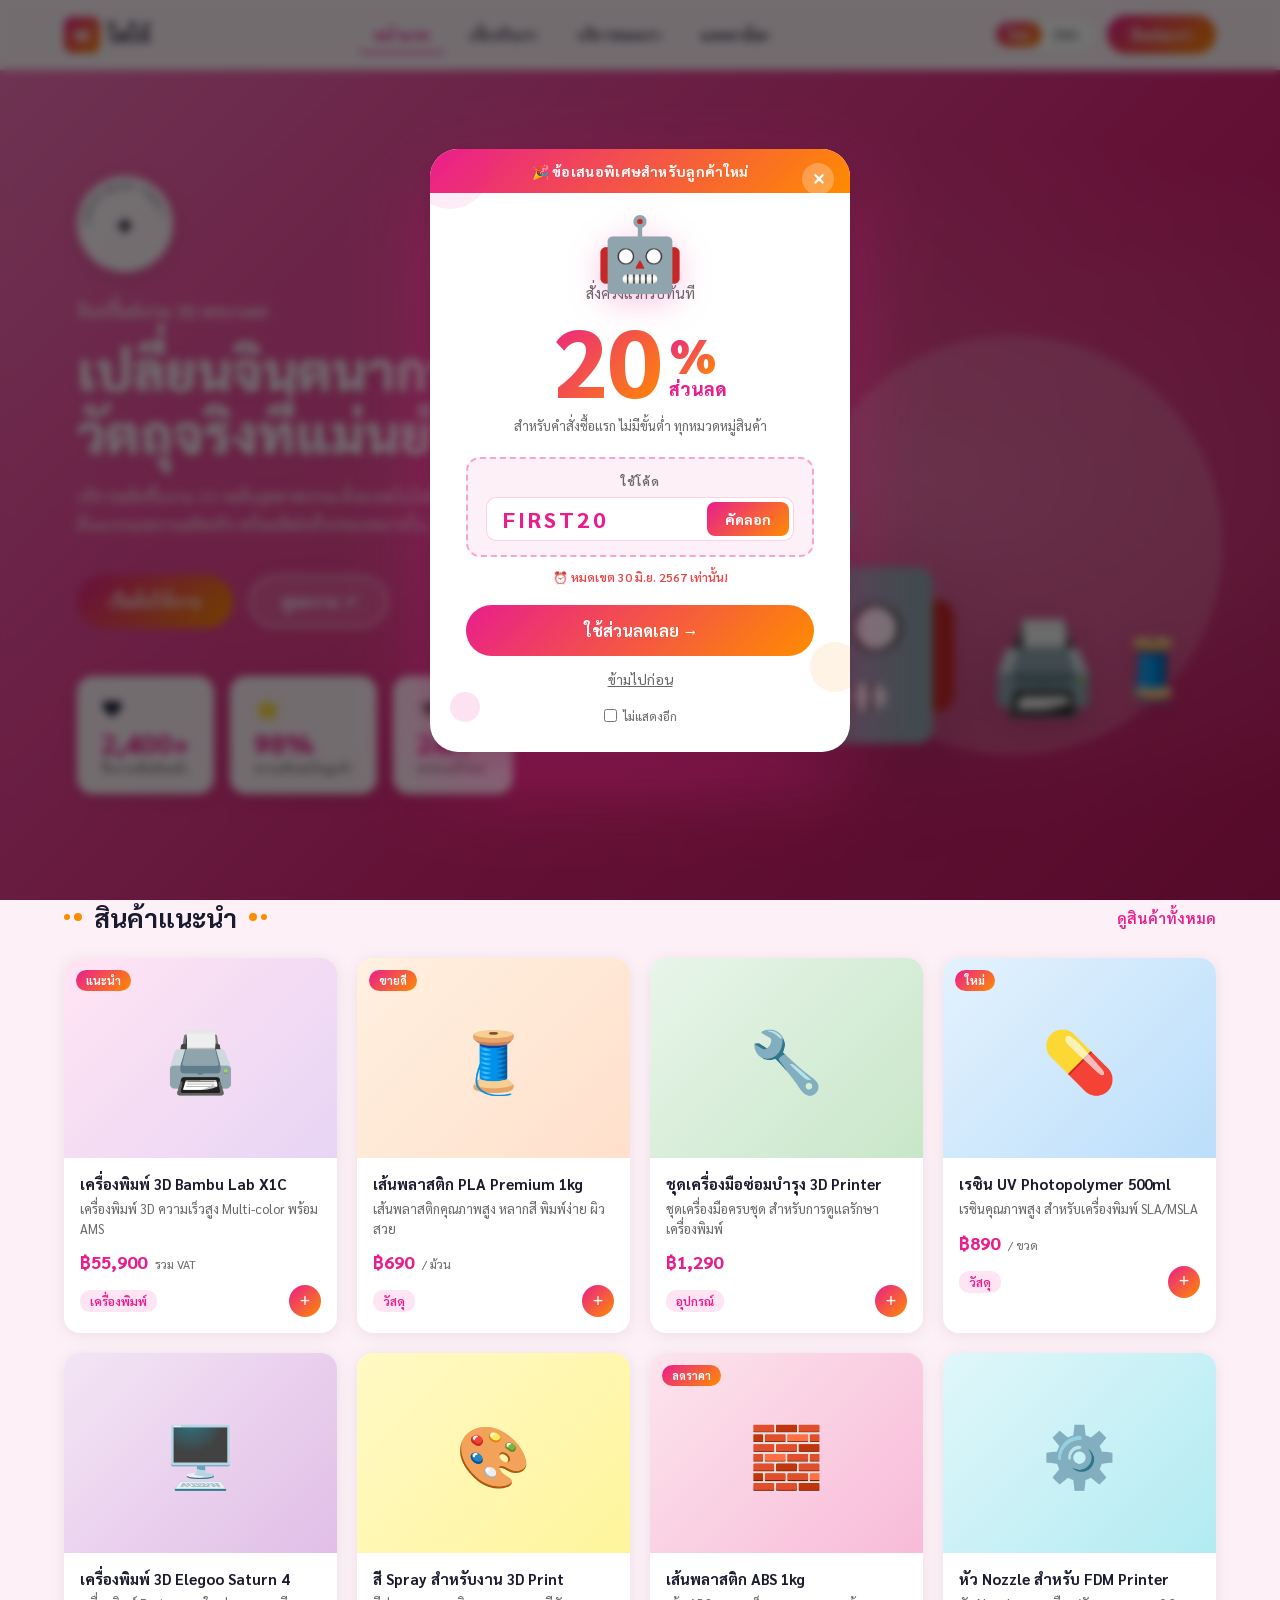
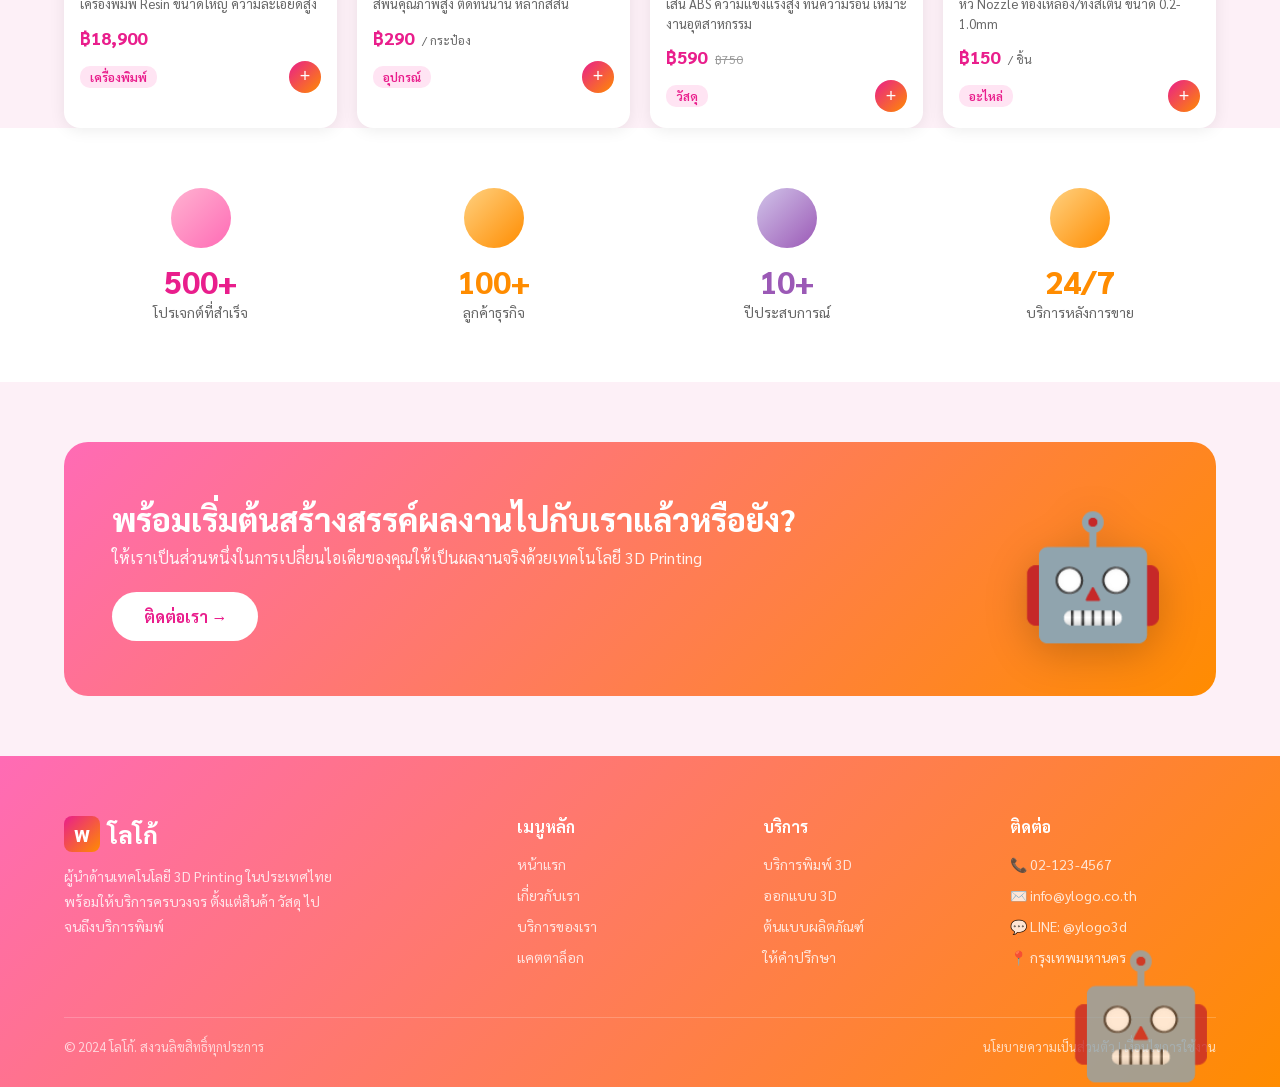
==== index.html @ 477eb692 "Initial commit: YLogo 3D Printing landing page - 5-page SPA (Home, About, Services, Catalog, Contact" ====
<!DOCTYPE html>
<html lang="th">
<head>
  <meta charset="UTF-8">
  <meta name="viewport" content="width=device-width, initial-scale=1.0">
  <title>โลโก้ - 3D Printing & Materials</title>
  <link rel="stylesheet" href="styles.css">
</head>
<body>

<!-- ===== NAVBAR ===== -->
<nav class="navbar">
  <div class="logo" onclick="showPage('home')">
    <div class="logo-icon">W</div>
    <span class="logo-text" data-th="โลโก้" data-en="Logo">โลโก้</span>
  </div>

  <ul class="nav-links">
    <li><a onclick="showPage('home')" id="nav-home" class="active" data-th="หน้าแรก" data-en="Home">หน้าแรก</a></li>
    <li><a onclick="showPage('about')" id="nav-about" data-th="เกี่ยวกับเรา" data-en="About Us">เกี่ยวกับเรา</a></li>
    <li><a onclick="showPage('services')" id="nav-services" data-th="บริการของเรา" data-en="Services">บริการของเรา</a></li>
    <li><a onclick="showPage('catalog')" id="nav-catalog" data-th="แคตตาล็อก" data-en="Catalog">แคตตาล็อก</a></li>
  </ul>

  <div class="nav-right">
    <div class="lang-switcher">
      <button class="lang-btn active" onclick="setLang('th')" id="btn-th">ไทย</button>
      <button class="lang-btn" onclick="setLang('en')" id="btn-en">ENG</button>
    </div>
    <a class="btn-contact" onclick="showPage('contact')" data-th="ติดต่อเรา" data-en="Contact Us">ติดต่อเรา</a>
  </div>
</nav>

<!-- ===== HOME PAGE ===== -->
<div id="page-home" class="page active">
  <!-- Hero New -->
  <section class="home-hero">
    <div class="home-hero-left">
      <!-- Logo Badge -->
      <div class="hero-logo-badge">
        <div class="badge-ring">
          <span class="badge-star">✦</span>
          <svg class="badge-text-svg" viewBox="0 0 120 120">
            <path id="circlePath" d="M 60,60 m -45,0 a 45,45 0 1,1 90,0 a 45,45 0 1,1 -90,0" fill="none"/>
            <text font-size="10.5" fill="#1A1A2E" font-family="Sarabun,sans-serif" font-weight="600" letter-spacing="1.5">
              <textPath href="#circlePath">Lorem ipsum • amet •</textPath>
            </text>
          </svg>
        </div>
      </div>

      <p class="home-hero-tag" data-th="รับปริ้นต์งาน 3D ครบวงจร" data-en="Complete 3D Printing Service">รับปริ้นต์งาน 3D ครบวงจร</p>
      <h1 class="home-hero-title" data-th="เปลี่ยนจินตนาการให้เป็นวัตถุจริงที่แม่นยำ" data-en="Turn Your Imagination Into Precise Reality">เปลี่ยนจินตนาการให้เป็น<br>วัตถุจริงที่แม่นยำ</h1>
      <p class="home-hero-desc" data-th="บริการผลิตชิ้นงาน 3D ระดับอุตสาหกรรม ด้วยเทคโนโลยีที่ทันสมัยที่สุด รองรับทั้งงานต้นแบบและงานผลิตจริง พร้อมจัดส่งทั่วประเทศภายใน 24 ชั่วโมง" data-en="Industrial-grade 3D printing service with the latest technology. Supports both prototypes and production parts. Nationwide delivery within 24 hours.">บริการผลิตชิ้นงาน 3D ระดับอุตสาหกรรม ด้วยเทคโนโลยีที่ทันสมัยที่สุด<br>รองรับทั้งงานต้นแบบและงานผลิตจริง พร้อมจัดส่งทั่วประเทศภายใน 24 ชั่วโมง</p>

      <div class="btn-group" style="margin-bottom:48px;">
        <a class="btn-primary" onclick="showPage('contact')" data-th="เริ่มต้นใช้งาน" data-en="Get Started">เริ่มต้นใช้งาน</a>
        <a class="btn-outline-white" onclick="showPage('catalog')" data-th="ดูผลงาน  ↗" data-en="View Portfolio  ↗">ดูผลงาน  ↗</a>
      </div>

      <!-- Stats Cards -->
      <div class="home-stats">
        <div class="home-stat-card">
          <span class="stat-icon">❤️</span>
          <span class="stat-num pink-text">2,400+</span>
          <span class="stat-lbl" data-th="ชิ้นงานที่ผลิตแล้ว" data-en="Works Produced">ชิ้นงานที่ผลิตแล้ว</span>
        </div>
        <div class="home-stat-card">
          <span class="stat-icon">⭐</span>
          <span class="stat-num pink-text">98%</span>
          <span class="stat-lbl" data-th="ความพึงพอใจลูกค้า" data-en="Customer Satisfaction">ความพึงพอใจลูกค้า</span>
        </div>
        <div class="home-stat-card">
          <span class="stat-icon">👁️</span>
          <span class="stat-num pink-text">24H</span>
          <span class="stat-lbl" data-th="ส่งด่วนทั่วไทย" data-en="Fast Delivery Nationwide">ส่งด่วนทั่วไทย</span>
        </div>
      </div>
    </div>

    <!-- Right: Robot illustration area -->
    <div class="home-hero-right">
      <div class="hero-circle-bg"></div>
      <div class="hero-robot-wrap">
        <div class="hero-robot-emoji">🤖</div>
        <div class="hero-printer-emoji">🖨️</div>
        <div class="hero-spool-emoji">🧵</div>
      </div>
    </div>
  </section>

  <!-- Featured Products -->
  <div class="products-header">
    <div class="section-title" style="margin-bottom:0;">
      <div class="dots-decoration">
        <div class="dot dot-orange dot-sm"></div>
        <div class="dot dot-orange"></div>
      </div>
      <h2 data-th="สินค้าแนะนำ" data-en="Featured Products">สินค้าแนะนำ</h2>
      <div class="dots-decoration">
        <div class="dot dot-orange"></div>
        <div class="dot dot-orange dot-sm"></div>
      </div>
    </div>
    <a class="see-all" onclick="showPage('catalog')" data-th="ดูสินค้าทั้งหมด" data-en="View All Products">ดูสินค้าทั้งหมด</a>
  </div>

  <div class="products-grid">
    <!-- Product 1 -->
    <div class="product-card">
      <div class="product-img">
        <span class="product-badge" data-th="แนะนำ" data-en="Featured">แนะนำ</span>
        🖨️
      </div>
      <div class="product-info">
        <div class="product-name" data-th="เครื่องพิมพ์ 3D Bambu Lab X1C" data-en="Bambu Lab X1C 3D Printer">เครื่องพิมพ์ 3D Bambu Lab X1C</div>
        <div class="product-desc" data-th="เครื่องพิมพ์ 3D ความเร็วสูง Multi-color พร้อม AMS" data-en="High-speed Multi-color 3D Printer with AMS">เครื่องพิมพ์ 3D ความเร็วสูง Multi-color พร้อม AMS</div>
        <div class="product-price">฿55,900 <span data-th="รวม VAT" data-en="VAT included">รวม VAT</span></div>
        <div class="product-footer">
          <span class="product-tag" data-th="เครื่องพิมพ์" data-en="Printer">เครื่องพิมพ์</span>
          <button class="btn-add">+</button>
        </div>
      </div>
    </div>
    <!-- Product 2 -->
    <div class="product-card">
      <div class="product-img product-img-2">
        <span class="product-badge" data-th="ขายดี" data-en="Best Seller">ขายดี</span>
        🧵
      </div>
      <div class="product-info">
        <div class="product-name" data-th="เส้นพลาสติก PLA Premium 1kg" data-en="PLA Premium Filament 1kg">เส้นพลาสติก PLA Premium 1kg</div>
        <div class="product-desc" data-th="เส้นพลาสติกคุณภาพสูง หลากสี พิมพ์ง่าย ผิวสวย" data-en="High quality filament, multiple colors, easy to print">เส้นพลาสติกคุณภาพสูง หลากสี พิมพ์ง่าย ผิวสวย</div>
        <div class="product-price">฿690 <span data-th="/ ม้วน" data-en="/ roll">/ ม้วน</span></div>
        <div class="product-footer">
          <span class="product-tag" data-th="วัสดุ" data-en="Material">วัสดุ</span>
          <button class="btn-add">+</button>
        </div>
      </div>
    </div>
    <!-- Product 3 -->
    <div class="product-card">
      <div class="product-img product-img-3">
        🔧
      </div>
      <div class="product-info">
        <div class="product-name" data-th="ชุดเครื่องมือซ่อมบำรุง 3D Printer" data-en="3D Printer Maintenance Tool Kit">ชุดเครื่องมือซ่อมบำรุง 3D Printer</div>
        <div class="product-desc" data-th="ชุดเครื่องมือครบชุด สำหรับการดูแลรักษาเครื่องพิมพ์" data-en="Complete tool set for 3D printer maintenance">ชุดเครื่องมือครบชุด สำหรับการดูแลรักษาเครื่องพิมพ์</div>
        <div class="product-price">฿1,290</div>
        <div class="product-footer">
          <span class="product-tag" data-th="อุปกรณ์" data-en="Accessory">อุปกรณ์</span>
          <button class="btn-add">+</button>
        </div>
      </div>
    </div>
    <!-- Product 4 -->
    <div class="product-card">
      <div class="product-img product-img-4">
        <span class="product-badge" data-th="ใหม่" data-en="New">ใหม่</span>
        💊
      </div>
      <div class="product-info">
        <div class="product-name" data-th="เรซิน UV Photopolymer 500ml" data-en="UV Photopolymer Resin 500ml">เรซิน UV Photopolymer 500ml</div>
        <div class="product-desc" data-th="เรซินคุณภาพสูง สำหรับเครื่องพิมพ์ SLA/MSLA" data-en="High quality resin for SLA/MSLA printers">เรซินคุณภาพสูง สำหรับเครื่องพิมพ์ SLA/MSLA</div>
        <div class="product-price">฿890 <span data-th="/ ขวด" data-en="/ bottle">/ ขวด</span></div>
        <div class="product-footer">
          <span class="product-tag" data-th="วัสดุ" data-en="Material">วัสดุ</span>
          <button class="btn-add">+</button>
        </div>
      </div>
    </div>
    <!-- Product 5 -->
    <div class="product-card">
      <div class="product-img product-img-5">
        🖥️
      </div>
      <div class="product-info">
        <div class="product-name" data-th="เครื่องพิมพ์ 3D Elegoo Saturn 4" data-en="Elegoo Saturn 4 3D Printer">เครื่องพิมพ์ 3D Elegoo Saturn 4</div>
        <div class="product-desc" data-th="เครื่องพิมพ์ Resin ขนาดใหญ่ ความละเอียดสูง" data-en="Large format Resin printer, high precision">เครื่องพิมพ์ Resin ขนาดใหญ่ ความละเอียดสูง</div>
        <div class="product-price">฿18,900</div>
        <div class="product-footer">
          <span class="product-tag" data-th="เครื่องพิมพ์" data-en="Printer">เครื่องพิมพ์</span>
          <button class="btn-add">+</button>
        </div>
      </div>
    </div>
    <!-- Product 6 -->
    <div class="product-card">
      <div class="product-img product-img-6">
        🎨
      </div>
      <div class="product-info">
        <div class="product-name" data-th="สี Spray สำหรับงาน 3D Print" data-en="Spray Paint for 3D Prints">สี Spray สำหรับงาน 3D Print</div>
        <div class="product-desc" data-th="สีพ่นคุณภาพสูง ติดทนนาน หลากสีสัน" data-en="High quality spray paint, durable, multi-color">สีพ่นคุณภาพสูง ติดทนนาน หลากสีสัน</div>
        <div class="product-price">฿290 <span data-th="/ กระป๋อง" data-en="/ can">/ กระป๋อง</span></div>
        <div class="product-footer">
          <span class="product-tag" data-th="อุปกรณ์" data-en="Accessory">อุปกรณ์</span>
          <button class="btn-add">+</button>
        </div>
      </div>
    </div>
    <!-- Product 7 -->
    <div class="product-card">
      <div class="product-img product-img-7">
        <span class="product-badge" data-th="ลดราคา" data-en="Sale">ลดราคา</span>
        🧱
      </div>
      <div class="product-info">
        <div class="product-name" data-th="เส้นพลาสติก ABS 1kg" data-en="ABS Filament 1kg">เส้นพลาสติก ABS 1kg</div>
        <div class="product-desc" data-th="เส้น ABS ความแข็งแรงสูง ทนความร้อน เหมาะงานอุตสาหกรรม" data-en="High strength ABS filament, heat resistant, ideal for industrial use">เส้น ABS ความแข็งแรงสูง ทนความร้อน</div>
        <div class="product-price">฿590 <span style="text-decoration:line-through;font-size:12px;color:#999;">฿750</span></div>
        <div class="product-footer">
          <span class="product-tag" data-th="วัสดุ" data-en="Material">วัสดุ</span>
          <button class="btn-add">+</button>
        </div>
      </div>
    </div>
    <!-- Product 8 -->
    <div class="product-card">
      <div class="product-img product-img-8">
        ⚙️
      </div>
      <div class="product-info">
        <div class="product-name" data-th="หัว Nozzle สำหรับ FDM Printer" data-en="Nozzle Head for FDM Printer">หัว Nozzle สำหรับ FDM Printer</div>
        <div class="product-desc" data-th="หัว Nozzle ทองเหลือง/ทังสเตน ขนาด 0.2-1.0mm" data-en="Brass/Tungsten Nozzle 0.2-1.0mm size">หัว Nozzle ทองเหลือง/ทังสเตน หลายขนาด</div>
        <div class="product-price">฿150 <span data-th="/ ชิ้น" data-en="/ piece">/ ชิ้น</span></div>
        <div class="product-footer">
          <span class="product-tag" data-th="อะไหล่" data-en="Parts">อะไหล่</span>
          <button class="btn-add">+</button>
        </div>
      </div>
    </div>
  </div>

  <!-- Stats -->
  <div class="stats-row">
    <div class="stat-item">
      <div class="stat-circle" style="background:linear-gradient(135deg,#FFB3D1,#FF6BB5);"></div>
      <span class="stat-number">500+</span>
      <span class="stat-label" data-th="โปรเจกต์ที่สำเร็จ" data-en="Completed Projects">โปรเจกต์ที่สำเร็จ</span>
    </div>
    <div class="stat-item">
      <div class="stat-circle" style="background:linear-gradient(135deg,#FFD180,#FF8C00);"></div>
      <span class="stat-number orange">100+</span>
      <span class="stat-label" data-th="ลูกค้าธุรกิจ" data-en="Business Clients">ลูกค้าธุรกิจ</span>
    </div>
    <div class="stat-item">
      <div class="stat-circle" style="background:linear-gradient(135deg,#D1C4E9,#9B59B6);"></div>
      <span class="stat-number purple">10+</span>
      <span class="stat-label" data-th="ปีประสบการณ์" data-en="Years Experience">ปีประสบการณ์</span>
    </div>
    <div class="stat-item">
      <div class="stat-circle" style="background:linear-gradient(135deg,#FFD180,#FF8C00);"></div>
      <span class="stat-number orange">24/7</span>
      <span class="stat-label" data-th="บริการหลังการขาย" data-en="After-sales Service">บริการหลังการขาย</span>
    </div>
  </div>

  <!-- CTA -->
  <div class="cta-banner" style="margin-top:60px;">
    <div class="cta-content">
      <h2 data-th="พร้อมเริ่มต้นสร้างสรรค์ผลงานไปกับเราแล้วหรือยัง?" data-en="Ready to Create Amazing Works With Us?">พร้อมเริ่มต้นสร้างสรรค์<br>ผลงานไปกับเราแล้วหรือยัง?</h2>
      <p data-th="ให้เราเป็นส่วนหนึ่งในการเปลี่ยนไอเดียของคุณให้เป็นผลงานจริงด้วยเทคโนโลยี 3D Printing" data-en="Let us be part of transforming your ideas into reality with 3D Printing technology">ให้เราเป็นส่วนหนึ่งในการเปลี่ยนไอเดียของคุณให้เป็นผลงานจริง</p>
      <a class="btn-white" onclick="showPage('contact')" data-th="ติดต่อเรา →" data-en="Contact Us →">ติดต่อเรา →</a>
    </div>
    <div class="cta-robot">🤖</div>
  </div>

  <!-- Footer -->
  <footer class="footer">
    <div class="footer-grid">
      <div class="footer-brand">
        <div class="logo">
          <div class="logo-icon">W</div>
          <span class="logo-text" data-th="โลโก้" data-en="Logo">โลโก้</span>
        </div>
        <p data-th="ผู้นำด้านเทคโนโลยี 3D Printing ในประเทศไทย พร้อมให้บริการครบวงจร ตั้งแต่สินค้า วัสดุ ไปจนถึงบริการพิมพ์" data-en="Leading 3D Printing technology provider in Thailand with comprehensive services from products to printing services.">ผู้นำด้านเทคโนโลยี 3D Printing ในประเทศไทย พร้อมให้บริการครบวงจร</p>
      </div>
      <div class="footer-col">
        <h4 data-th="เมนูหลัก" data-en="Menu">เมนูหลัก</h4>
        <ul>
          <li><a onclick="showPage('home')" data-th="หน้าแรก" data-en="Home">หน้าแรก</a></li>
          <li><a onclick="showPage('about')" data-th="เกี่ยวกับเรา" data-en="About Us">เกี่ยวกับเรา</a></li>
          <li><a onclick="showPage('services')" data-th="บริการของเรา" data-en="Services">บริการของเรา</a></li>
          <li><a onclick="showPage('catalog')" data-th="แคตตาล็อก" data-en="Catalog">แคตตาล็อก</a></li>
        </ul>
      </div>
      <div class="footer-col">
        <h4 data-th="บริการ" data-en="Services">บริการ</h4>
        <ul>
          <li><a data-th="บริการพิมพ์ 3D" data-en="3D Printing Service">บริการพิมพ์ 3D</a></li>
          <li><a data-th="ออกแบบ 3D" data-en="3D Design">ออกแบบ 3D</a></li>
          <li><a data-th="ต้นแบบผลิตภัณฑ์" data-en="Prototype Development">ต้นแบบผลิตภัณฑ์</a></li>
          <li><a data-th="ให้คำปรึกษา" data-en="Consultation">ให้คำปรึกษา</a></li>
        </ul>
      </div>
      <div class="footer-col">
        <h4 data-th="ติดต่อ" data-en="Contact">ติดต่อ</h4>
        <ul>
          <li><a>📞 02-123-4567</a></li>
          <li><a>✉️ info@ylogo.co.th</a></li>
          <li><a>💬 LINE: @ylogo3d</a></li>
          <li><a>📍 <span data-th="กรุงเทพมหานคร" data-en="Bangkok, Thailand">กรุงเทพมหานคร</span></a></li>
        </ul>
      </div>
    </div>
    <div class="footer-bottom">
      <span data-th="© 2024 โลโก้. สงวนลิขสิทธิ์ทุกประการ" data-en="© 2024 Logo. All rights reserved.">© 2024 โลโก้. สงวนลิขสิทธิ์ทุกประการ</span>
      <span data-th="นโยบายความเป็นส่วนตัว | เงื่อนไขการใช้งาน" data-en="Privacy Policy | Terms of Service">นโยบายความเป็นส่วนตัว | เงื่อนไขการใช้งาน</span>
    </div>
    <div class="footer-robot">🤖</div>
  </footer>
</div>

<!-- ===== ABOUT PAGE ===== -->
<div id="page-about" class="page">
  <!-- Hero -->
  <section class="hero">
    <div class="hero-content">
      <h1 class="hero-title" data-th="เกี่ยวกับเรา" data-en="About Us">เกี่ยวกับเรา</h1>
      <h2 class="hero-subtitle" data-th="ผู้นำด้านเทคโนโลยีการพิมพ์สามมิติ" data-en="Leading 3D Printing Technology Provider">ผู้นำด้านเทคโนโลยี<br><span class="highlight-pink">การพิมพ์สามมิติ</span></h2>
      <p class="hero-desc" data-th="เรามุ่งมั่นที่จะนำเสนอเครื่องพิมพ์ 3 มิติ วัสดุ และโซลูชั่นที่ครบวงจร เพื่อช่วยให้ภาคอุตสาหกรรม การศึกษา และธุรกิจ สร้างสรรค์ผลงานได้อย่างไร้ขีดจำกัด" data-en="We are committed to offering comprehensive 3D printers, materials and solutions to help industries, education, and businesses create without limits.">เรามุ่งมั่นที่จะนำเสนอเครื่องพิมพ์ 3 มิติ วัสดุ และโซลูชั่นที่ครบวงจร เพื่อช่วยให้ภาคอุตสาหกรรม การศึกษา และธุรกิจ สร้างสรรค์ผลงานได้อย่างไร้ขีดจำกัด</p>
      <div class="about-features">
        <div class="feature-item">
          <div class="feature-icon-wrap pink-bg">🛡️</div>
          <div>
            <div class="feature-label" data-th="สินค้าคุณภาพ" data-en="Quality Products">สินค้าคุณภาพ</div>
            <div class="feature-sublabel" data-th="แบรนด์ชั้นนำ" data-en="Leading Brands">แบรนด์ชั้นนำ</div>
          </div>
        </div>
        <div class="feature-item">
          <div class="feature-icon-wrap purple-bg">🎧</div>
          <div>
            <div class="feature-label" data-th="บริการครบวงจร" data-en="Full Service">บริการครบวงจร</div>
            <div class="feature-sublabel" data-th="ให้คำปรึกษาและดูแล" data-en="Consult & Support">ให้คำปรึกษาและดูแล</div>
          </div>
        </div>
        <div class="feature-item">
          <div class="feature-icon-wrap orange-bg">🔧</div>
          <div>
            <div class="feature-label" data-th="ดูแลหลังการขาย" data-en="After-sales Care">ดูแลหลังการขาย</div>
            <div class="feature-sublabel" data-th="ทีมงานมืออาชีพ" data-en="Professional Team">ทีมงานมืออาชีพ</div>
          </div>
        </div>
      </div>
    </div>
    <div class="hero-image">
      <div class="robot-placeholder">
        <span class="robot-emoji">🤖</span>
      </div>
    </div>
  </section>

  <!-- Stats Row -->
  <div class="stats-row">
    <div class="stat-item">
      <div class="stat-circle" style="background:linear-gradient(135deg,#FFB3D1,#FF6BB5);"></div>
      <span class="stat-number">500+</span>
      <span class="stat-label" data-th="โปรเจกต์ที่สำเร็จ ด้วยความไว้วางใจจากลูกค้า" data-en="Completed Projects with Client Trust">โปรเจกต์ที่สำเร็จ</span>
    </div>
    <div class="stat-item">
      <div class="stat-circle" style="background:linear-gradient(135deg,#FFD180,#FF8C00);"></div>
      <span class="stat-number orange">100+</span>
      <span class="stat-label" data-th="ลูกค้าธุรกิจ ทั้งในและต่างประเทศ" data-en="Business Clients Worldwide">ลูกค้าธุรกิจ</span>
    </div>
    <div class="stat-item">
      <div class="stat-circle" style="background:linear-gradient(135deg,#D1C4E9,#9B59B6);"></div>
      <span class="stat-number purple">10+</span>
      <span class="stat-label" data-th="ปีประสบการณ์ ในวงการ 3D Printing" data-en="Years in 3D Printing Industry">ปีประสบการณ์</span>
    </div>
    <div class="stat-item">
      <div class="stat-circle" style="background:linear-gradient(135deg,#FFD180,#FF8C00);"></div>
      <span class="stat-number orange">24/7</span>
      <span class="stat-label" data-th="บริการหลังการขาย พร้อมดูแลทุกความต้องการ" data-en="After-sales Support Available">บริการหลังการขาย</span>
    </div>
  </div>

  <!-- Vision & Mission -->
  <section class="section">
    <div class="section-title">
      <div class="dots-decoration">
        <div class="dot dot-orange dot-sm"></div>
        <div class="dot dot-orange"></div>
      </div>
      <h2 data-th="วิสัยทัศน์และพันธกิจ" data-en="Vision & Mission">วิสัยทัศน์และพันธกิจ</h2>
      <div class="dots-decoration">
        <div class="dot dot-orange"></div>
        <div class="dot dot-orange dot-sm"></div>
      </div>
    </div>
    <div class="vision-mission-grid">
      <div class="vm-card vision">
        <div class="vm-icon orange"></div>
        <div>
          <div class="vm-title orange">Our Vision</div>
          <p class="vm-text" data-th="เป็นผู้นำด้าน 3D Printing ที่ช่วยขับเคลื่อนนวัตกรรมและการเติบโตของธุรกิจในประเทศไทย" data-en="To be the leading 3D Printing company driving innovation and business growth in Thailand">เป็นผู้นำด้าน 3D Printing ที่ช่วยขับเคลื่อนนวัตกรรมและการเติบโตของธุรกิจในประเทศไทย</p>
        </div>
      </div>
      <div class="vm-card mission">
        <div class="vm-icon purple"></div>
        <div>
          <div class="vm-title purple">Our Mission</div>
          <p class="vm-text" data-th="คัดสรรผลิตภัณฑ์และเทคโนโลยีคุณภาพสูง ให้คำปรึกษาและบริการหลังการขายอย่างมืออาชีพ สนับสนุนการพัฒนานวัตกรรมในทุกภาคส่วน สร้างความเชื่อมั่นและความพึงพอใจสูงสุดให้กับลูกค้า" data-en="Source premium products and technology, provide professional consultation and after-sales service, support innovation development across all sectors, build maximum trust and satisfaction for clients">คัดสรรผลิตภัณฑ์และเทคโนโลยีคุณภาพสูง<br>ให้คำปรึกษาและบริการหลังการขายอย่างมืออาชีพ<br>สนับสนุนการพัฒนานวัตกรรมในทุกภาคส่วน<br>สร้างความเชื่อมั่นและความพึงพอใจสูงสุดให้กับลูกค้า</p>
        </div>
      </div>
    </div>
  </section>

  <!-- Why Choose Us -->
  <section style="padding: 0 0 20px;">
    <div class="section-title">
      <div class="dots-decoration">
        <div class="dot dot-orange dot-sm"></div>
        <div class="dot dot-orange"></div>
      </div>
      <h2 data-th="ทำไมต้องเลือกเรา" data-en="Why Choose Us">ทำไมต้องเลือกเรา</h2>
      <div class="dots-decoration">
        <div class="dot dot-orange"></div>
        <div class="dot dot-orange dot-sm"></div>
      </div>
    </div>
    <div class="why-grid">
      <div class="why-card">
        <div class="why-icon orange"></div>
        <div class="why-title" data-th="นวัตกรรมล้ำสมัย" data-en="Cutting-edge Innovation">นวัตกรรมล้ำสมัย</div>
        <div class="why-desc" data-th="อัพเดทเทคโนโลยีใหม่ล่าสุดเพื่อให้คุณก้าวนำหน้าคู่แข่ง" data-en="Update the latest technology so you stay ahead of the competition">อัพเดทเทคโนโลยีใหม่ล่าสุดเพื่อให้คุณก้าวนำหน้าคู่แข่ง</div>
      </div>
      <div class="why-card">
        <div class="why-icon pink"></div>
        <div class="why-title" data-th="คุณภาพที่เหนือกว่า" data-en="Superior Quality">คุณภาพที่เหนือกว่า</div>
        <div class="why-desc" data-th="สินค้าคุณภาพสูง มาตรฐานระดับสากล คัดสรรจากแบรนด์ชั้นนำ" data-en="High quality products, international standards, selected from leading brands">สินค้าคุณภาพสูง มาตรฐานระดับสากล</div>
      </div>
      <div class="why-card">
        <div class="why-icon purple"></div>
        <div class="why-title" data-th="ทีมงานผู้เชี่ยวชาญ" data-en="Expert Team">ทีมงานผู้เชี่ยวชาญ</div>
        <div class="why-desc" data-th="ให้คำปรึกษาและแนะนำโดยทีมงานมืออาชีพที่มีประสบการณ์สูง" data-en="Professional consultation and guidance by our highly experienced team">ให้คำปรึกษาและแนะนำโดยทีมงานมืออาชีพ</div>
      </div>
      <div class="why-card">
        <div class="why-icon orange2"></div>
        <div class="why-title" data-th="บริการรวดเร็ว" data-en="Fast Service">บริการรวดเร็ว</div>
        <div class="why-desc" data-th="จัดส่งไว ตรงเวลา พร้อมบริการหลังการขายที่ดูแลทุกความต้องการ" data-en="Fast delivery, on time, with after-sales service that covers all your needs">จัดส่งไว ตรงเวลา พร้อมบริการหลังการขาย</div>
      </div>
    </div>
  </section>

  <!-- CTA Banner -->
  <div class="cta-banner">
    <div class="cta-content">
      <h2 data-th="พร้อมเริ่มต้นสร้างสรรค์ผลงานไปกับเราแล้วหรือยัง?" data-en="Ready to Create Amazing Works With Us?">พร้อมเริ่มต้นสร้างสรรค์<br>ผลงานไปกับเราแล้วหรือยัง?</h2>
      <p data-th="ให้เราเป็นส่วนหนึ่งในการเปลี่ยนไอเดียของคุณให้เป็นผลงานจริงด้วยเทคโนโลยี 3D Printing" data-en="Let us be part of transforming your ideas into reality with 3D Printing technology">ให้เราเป็นส่วนหนึ่งในการเปลี่ยนไอเดียของคุณให้เป็นผลงานจริง</p>
      <a class="btn-white" onclick="showPage('contact')" data-th="ติดต่อเรา →" data-en="Contact Us →">ติดต่อเรา →</a>
    </div>
    <div class="cta-robot">🤖</div>
  </div>

  <!-- Footer -->
  <footer class="footer">
    <div class="footer-grid">
      <div class="footer-brand">
        <div class="logo"><div class="logo-icon">W</div><span class="logo-text">โลโก้</span></div>
        <p data-th="ผู้นำด้านเทคโนโลยี 3D Printing ในประเทศไทย" data-en="Leading 3D Printing technology in Thailand">ผู้นำด้านเทคโนโลยี 3D Printing ในประเทศไทย</p>
      </div>
      <div class="footer-col">
        <h4 data-th="เมนูหลัก" data-en="Menu">เมนูหลัก</h4>
        <ul>
          <li><a onclick="showPage('home')" data-th="หน้าแรก" data-en="Home">หน้าแรก</a></li>
          <li><a onclick="showPage('about')" data-th="เกี่ยวกับเรา" data-en="About Us">เกี่ยวกับเรา</a></li>
          <li><a onclick="showPage('services')" data-th="บริการของเรา" data-en="Services">บริการของเรา</a></li>
          <li><a onclick="showPage('catalog')" data-th="แคตตาล็อก" data-en="Catalog">แคตตาล็อก</a></li>
        </ul>
      </div>
      <div class="footer-col">
        <h4 data-th="บริการ" data-en="Services">บริการ</h4>
        <ul>
          <li><a data-th="บริการพิมพ์ 3D" data-en="3D Printing Service">บริการพิมพ์ 3D</a></li>
          <li><a data-th="ออกแบบ 3D" data-en="3D Design">ออกแบบ 3D</a></li>
          <li><a data-th="ต้นแบบผลิตภัณฑ์" data-en="Prototype Development">ต้นแบบผลิตภัณฑ์</a></li>
        </ul>
      </div>
      <div class="footer-col">
        <h4 data-th="ติดต่อ" data-en="Contact">ติดต่อ</h4>
        <ul>
          <li><a>📞 02-123-4567</a></li>
          <li><a>✉️ info@ylogo.co.th</a></li>
          <li><a>💬 LINE: @ylogo3d</a></li>
        </ul>
      </div>
    </div>
    <div class="footer-bottom">
      <span data-th="© 2024 โลโก้. สงวนลิขสิทธิ์ทุกประการ" data-en="© 2024 Logo. All rights reserved.">© 2024 โลโก้. สงวนลิขสิทธิ์ทุกประการ</span>
    </div>
    <div class="footer-robot">🤖</div>
  </footer>
</div>

<!-- ===== SERVICES PAGE ===== -->
<div id="page-services" class="page">
  <!-- Hero -->
  <section class="hero">
    <div class="hero-content">
      <h1 class="hero-title" data-th="บริการของเรา" data-en="Our Services">บริการของเรา</h1>
      <h2 class="hero-subtitle" data-th="ครบทุกโซลูชั่นด้าน 3D Printing และนวัตกรรม" data-en="Complete 3D Printing & Innovation Solutions">ครบทุกโซลูชั่นด้าน<br><span class="highlight-pink">3D Printing และนวัตกรรม</span></h2>
      <p class="hero-desc" data-th="เราพร้อมเป็นส่วนหนึ่งในการสร้างสรรค์ผลงานของคุณ ด้วยเทคโนโลยีที่ทันสมัย ทีมงานมืออาชีพ และบริการที่ใส่ใจในทุกรายละเอียด" data-en="We are ready to be part of your creative journey with cutting-edge technology, professional team, and meticulous service.">เราพร้อมเป็นส่วนหนึ่งในการสร้างสรรค์ผลงานของคุณ ด้วยเทคโนโลยีที่ทันสมัย</p>
      <div class="btn-group">
        <a class="btn-primary" onclick="showPage('catalog')" data-th="ดูผลงาน" data-en="View Portfolio">ดูผลงาน</a>
        <a class="btn-outline" onclick="showPage('contact')" data-th="ขอใบเสนอราคา" data-en="Request Quotation">ขอใบเสนอราคา</a>
      </div>
    </div>
    <div class="hero-image">
      <div class="robot-placeholder">
        <span class="robot-emoji">🤖</span>
      </div>
    </div>
  </section>

  <!-- Services Grid -->
  <section class="section" style="padding-top:20px;">
    <div class="services-grid">
      <div class="service-card featured">
        <span class="service-icon">🖨️</span>
        <div class="service-title" data-th="3D Printing Service" data-en="3D Printing Service">3D Printing Service</div>
        <p class="service-desc" data-th="รับผลิตชิ้นงานต้นแบบและชิ้นงานจริง ด้วยเทคโนโลยี 3D Printing คุณภาพสูง ทั้ง FDM, SLA และ SLS รองรับวัสดุหลากหลายชนิด" data-en="Produce prototype and final parts using high quality 3D Printing technology including FDM, SLA and SLS, supporting various materials">รับผลิตชิ้นงานต้นแบบและชิ้นงานจริง ด้วยเทคโนโลยี 3D Printing คุณภาพสูง ทั้ง FDM, SLA และ SLS รองรับวัสดุหลากหลายชนิด</p>
        <br>
        <ul style="color:var(--text-gray);font-size:13px;padding-left:16px;line-height:2;">
          <li data-th="FDM / FFF Printing" data-en="FDM / FFF Printing">FDM / FFF Printing</li>
          <li data-th="SLA / MSLA Resin Printing" data-en="SLA / MSLA Resin Printing">SLA / MSLA Resin Printing</li>
          <li data-th="Multi-color Printing" data-en="Multi-color Printing">Multi-color Printing</li>
          <li data-th="Large Format Printing" data-en="Large Format Printing">Large Format Printing</li>
        </ul>
      </div>
      <div class="service-card">
        <span class="service-icon">🎨</span>
        <div class="service-title pink" data-th="3D Design" data-en="3D Design">3D Design</div>
        <p class="service-desc" data-th="ออกแบบโมเดล 3 มิติ พร้อมปรับแก้ตามความต้องการ โดยทีมนักออกแบบมืออาชีพที่มีประสบการณ์สูง" data-en="Design 3D models with revisions by professional designers with extensive experience">ออกแบบโมเดล 3 มิติ พร้อมปรับแก้ตามความต้องการ โดยทีมนักออกแบบมืออาชีพที่มีประสบการณ์สูง</p>
        <br>
        <ul style="color:var(--text-gray);font-size:13px;padding-left:16px;line-height:2;">
          <li data-th="Product Design" data-en="Product Design">Product Design</li>
          <li data-th="Industrial Design" data-en="Industrial Design">Industrial Design</li>
          <li data-th="Reverse Engineering" data-en="Reverse Engineering">Reverse Engineering</li>
          <li data-th="CAD Modeling" data-en="CAD Modeling">CAD Modeling</li>
        </ul>
      </div>
      <div class="service-card">
        <span class="service-icon">🚀</span>
        <div class="service-title purple" data-th="Prototype Development" data-en="Prototype Development">Prototype Development</div>
        <p class="service-desc" data-th="สร้างต้นแบบเพื่อทดสอบก่อนการผลิตจริง ช่วยลดต้นทุนและเวลาในการพัฒนาผลิตภัณฑ์ใหม่" data-en="Create prototypes for testing before actual production, reducing costs and time in new product development">สร้างต้นแบบเพื่อทดสอบก่อนการผลิตจริง ช่วยลดต้นทุนและเวลาในการพัฒนาผลิตภัณฑ์ใหม่</p>
        <br>
        <ul style="color:var(--text-gray);font-size:13px;padding-left:16px;line-height:2;">
          <li data-th="Rapid Prototyping" data-en="Rapid Prototyping">Rapid Prototyping</li>
          <li data-th="Functional Testing" data-en="Functional Testing">Functional Testing</li>
          <li data-th="Iteration & Refinement" data-en="Iteration & Refinement">Iteration & Refinement</li>
          <li data-th="Production Ready" data-en="Production Ready">Production Ready</li>
        </ul>
      </div>
    </div>
  </section>

  <!-- Process Steps -->
  <div class="process-section">
    <div class="section-title">
      <div class="dots-decoration">
        <div class="dot dot-orange dot-sm"></div>
        <div class="dot dot-orange"></div>
      </div>
      <h2 data-th="ขั้นตอนการให้บริการ" data-en="Service Process">ขั้นตอนการให้บริการ</h2>
      <div class="dots-decoration">
        <div class="dot dot-orange"></div>
        <div class="dot dot-orange dot-sm"></div>
      </div>
    </div>
    <div class="process-steps">
      <div class="step">
        <div class="step-number">01</div>
        <div class="step-title" data-th="ปรึกษา" data-en="Consult">ปรึกษา</div>
        <div class="step-desc" data-th="พูดคุยและวิเคราะห์ความต้องการ" data-en="Discuss and analyze requirements">พูดคุยและวิเคราะห์ความต้องการ</div>
        <span class="step-arrow">›</span>
      </div>
      <div class="step">
        <div class="step-number">02</div>
        <div class="step-title" data-th="ออกแบบ" data-en="Design">ออกแบบ</div>
        <div class="step-desc" data-th="สร้างแบบจำลอง 3 มิติตามความต้องการ" data-en="Create 3D model as required">สร้างแบบจำลอง 3 มิติตามความต้องการ</div>
        <span class="step-arrow">›</span>
      </div>
      <div class="step">
        <div class="step-number">03</div>
        <div class="step-title" data-th="ผลิต" data-en="Produce">ผลิต</div>
        <div class="step-desc" data-th="ดำเนินการผลิตด้วยเครื่องมาตรฐาน" data-en="Produce with standard equipment">ดำเนินการผลิตด้วยเครื่องมาตรฐาน</div>
        <span class="step-arrow">›</span>
      </div>
      <div class="step">
        <div class="step-number">04</div>
        <div class="step-title" data-th="ส่งมอบ" data-en="Deliver">ส่งมอบ</div>
        <div class="step-desc" data-th="ตรวจสอบคุณภาพและจัดส่งถึงมือคุณ" data-en="Quality check and deliver to you">ตรวจสอบคุณภาพและจัดส่งถึงมือคุณ</div>
      </div>
    </div>
  </div>

  <!-- CTA -->
  <div class="cta-banner" style="margin-top:60px;">
    <div class="cta-content">
      <h2 data-th="สนใจบริการของเรา?" data-en="Interested in Our Services?">สนใจบริการของเรา?</h2>
      <p data-th="ติดต่อเราเพื่อรับใบเสนอราคาฟรี ทีมงานพร้อมให้คำปรึกษา 24/7" data-en="Contact us for a free quotation. Our team is ready to consult 24/7">ติดต่อเราเพื่อรับใบเสนอราคาฟรี ทีมงานพร้อมให้คำปรึกษา</p>
      <a class="btn-white" onclick="showPage('contact')" data-th="ขอใบเสนอราคา →" data-en="Get a Quote →">ขอใบเสนอราคา →</a>
    </div>
    <div class="cta-robot">🤖</div>
  </div>

  <footer class="footer">
    <div class="footer-grid">
      <div class="footer-brand"><div class="logo"><div class="logo-icon">W</div><span class="logo-text">โลโก้</span></div><p data-th="ผู้นำด้านเทคโนโลยี 3D Printing ในประเทศไทย" data-en="Leading 3D Printing in Thailand">ผู้นำด้านเทคโนโลยี 3D Printing ในประเทศไทย</p></div>
      <div class="footer-col"><h4 data-th="เมนูหลัก" data-en="Menu">เมนูหลัก</h4><ul><li><a onclick="showPage('home')" data-th="หน้าแรก" data-en="Home">หน้าแรก</a></li><li><a onclick="showPage('about')" data-th="เกี่ยวกับเรา" data-en="About Us">เกี่ยวกับเรา</a></li><li><a onclick="showPage('services')" data-th="บริการของเรา" data-en="Services">บริการของเรา</a></li><li><a onclick="showPage('catalog')" data-th="แคตตาล็อก" data-en="Catalog">แคตตาล็อก</a></li></ul></div>
      <div class="footer-col"><h4 data-th="บริการ" data-en="Services">บริการ</h4><ul><li><a data-th="บริการพิมพ์ 3D" data-en="3D Printing">บริการพิมพ์ 3D</a></li><li><a data-th="ออกแบบ 3D" data-en="3D Design">ออกแบบ 3D</a></li><li><a data-th="ต้นแบบผลิตภัณฑ์" data-en="Prototype">ต้นแบบผลิตภัณฑ์</a></li></ul></div>
      <div class="footer-col"><h4 data-th="ติดต่อ" data-en="Contact">ติดต่อ</h4><ul><li><a>📞 02-123-4567</a></li><li><a>✉️ info@ylogo.co.th</a></li></ul></div>
    </div>
    <div class="footer-bottom"><span data-th="© 2024 โลโก้. สงวนลิขสิทธิ์ทุกประการ" data-en="© 2024 Logo. All rights reserved.">© 2024 โลโก้. สงวนลิขสิทธิ์ทุกประการ</span></div>
    <div class="footer-robot">🤖</div>
  </footer>
</div>

<!-- ===== CATALOG PAGE ===== -->
<div id="page-catalog" class="page">
  <!-- Hero -->
  <section class="hero">
    <div class="hero-content">
      <h1 class="hero-title" data-th="แคตตาล็อก" data-en="Catalog">แคตตาล็อก</h1>
      <h2 class="hero-subtitle" data-th="สินค้าและวัสดุ 3D Printing" data-en="3D Printing Products & Materials">สินค้าและวัสดุ <span class="highlight-pink">3D Printing</span></h2>
      <p class="hero-desc" data-th="เราพร้อมเป็นส่วนหนึ่งในการสร้างสรรค์ผลงานของคุณ ด้วยเทคโนโลยีที่ทันสมัย ทีมงานมืออาชีพ และบริการที่ใส่ใจในทุกรายละเอียด" data-en="Ready to be part of your creative work with cutting-edge technology and professional service.">เราพร้อมเป็นส่วนหนึ่งในการสร้างสรรค์ผลงานของคุณ ด้วยเทคโนโลยีที่ทันสมัย</p>
      <div class="search-bar">
        <input type="text" id="catalog-search" data-th-placeholder="ค้นหาสินค้า ...." data-en-placeholder="Search products ...." placeholder="ค้นหาสินค้า ....">
        <button onclick="filterProducts()">🔍</button>
      </div>
    </div>
    <div class="hero-image">
      <div class="robot-placeholder">
        <span class="robot-emoji" style="font-size:140px;">🤖</span>
      </div>
    </div>
  </section>

  <!-- Filters -->
  <div class="catalog-filters">
    <button class="filter-btn active" onclick="filterCategory(this,'all')" data-th="ทั้งหมด" data-en="All">ทั้งหมด</button>
    <button class="filter-btn" onclick="filterCategory(this,'printer')" data-th="เครื่องพิมพ์" data-en="Printers">เครื่องพิมพ์</button>
    <button class="filter-btn" onclick="filterCategory(this,'material')" data-th="วัสดุ / เส้นพลาสติก" data-en="Materials / Filament">วัสดุ / เส้นพลาสติก</button>
    <button class="filter-btn" onclick="filterCategory(this,'accessory')" data-th="อุปกรณ์เสริม" data-en="Accessories">อุปกรณ์เสริม</button>
    <button class="filter-btn" onclick="filterCategory(this,'spare')" data-th="อะไหล่" data-en="Spare Parts">อะไหล่</button>
  </div>

  <!-- Products -->
  <div class="catalog-grid" id="catalog-grid">
    <div class="product-card" data-category="printer">
      <div class="product-img"><span class="product-badge" data-th="แนะนำ" data-en="Top Pick">แนะนำ</span>🖨️</div>
      <div class="product-info">
        <div class="product-name" data-th="Bambu Lab X1C + AMS" data-en="Bambu Lab X1C + AMS">Bambu Lab X1C + AMS</div>
        <div class="product-desc" data-th="เครื่องพิมพ์ 3D Multi-color ความเร็วสูง พร้อมระบบ AMS 4 สี" data-en="High-speed Multi-color 3D printer with 4-color AMS system">เครื่องพิมพ์ Multi-color ความเร็วสูง</div>
        <div class="product-price">฿55,900</div>
        <div class="product-footer"><span class="product-tag" data-th="FDM" data-en="FDM">FDM</span><button class="btn-add" onclick="addToCart(this)">+</button></div>
      </div>
    </div>
    <div class="product-card" data-category="printer">
      <div class="product-img product-img-5">🖥️</div>
      <div class="product-info">
        <div class="product-name" data-th="Elegoo Saturn 4 Ultra" data-en="Elegoo Saturn 4 Ultra">Elegoo Saturn 4 Ultra</div>
        <div class="product-desc" data-th="เครื่องพิมพ์ Resin ขนาดใหญ่ ความละเอียดสูง 12K" data-en="Large Resin printer, 12K high resolution">Resin ขนาดใหญ่ ความละเอียด 12K</div>
        <div class="product-price">฿18,900</div>
        <div class="product-footer"><span class="product-tag" data-th="SLA/MSLA" data-en="SLA/MSLA">SLA/MSLA</span><button class="btn-add" onclick="addToCart(this)">+</button></div>
      </div>
    </div>
    <div class="product-card" data-category="printer">
      <div class="product-img product-img-2">🔲</div>
      <div class="product-info">
        <div class="product-name" data-th="Creality Ender 3 V3 KE" data-en="Creality Ender 3 V3 KE">Creality Ender 3 V3 KE</div>
        <div class="product-desc" data-th="เครื่องพิมพ์ 3D สำหรับผู้เริ่มต้น ราคาดี คุณภาพสูง" data-en="3D Printer for beginners, great value, high quality">เครื่องพิมพ์สำหรับผู้เริ่มต้น ราคาดี</div>
        <div class="product-price">฿8,900</div>
        <div class="product-footer"><span class="product-tag" data-th="FDM" data-en="FDM">FDM</span><button class="btn-add" onclick="addToCart(this)">+</button></div>
      </div>
    </div>
    <div class="product-card" data-category="printer">
      <div class="product-img product-img-3">⬛</div>
      <div class="product-info">
        <div class="product-name" data-th="Bambu Lab P1S" data-en="Bambu Lab P1S">Bambu Lab P1S</div>
        <div class="product-desc" data-th="เครื่องพิมพ์แบบปิด ความแม่นยำสูง เหมาะงาน Engineering" data-en="Enclosed printer, high precision, suitable for engineering work">เครื่องพิมพ์แบบปิด ความแม่นยำสูง</div>
        <div class="product-price">฿39,900</div>
        <div class="product-footer"><span class="product-tag" data-th="FDM" data-en="FDM">FDM</span><button class="btn-add" onclick="addToCart(this)">+</button></div>
      </div>
    </div>
    <div class="product-card" data-category="material">
      <div class="product-img product-img-7"><span class="product-badge" data-th="ขายดี" data-en="Best Seller">ขายดี</span>🧵</div>
      <div class="product-info">
        <div class="product-name" data-th="เส้น PLA+ Premium 1kg" data-en="PLA+ Premium Filament 1kg">เส้น PLA+ Premium 1kg</div>
        <div class="product-desc" data-th="เส้น PLA+ คุณภาพสูง พิมพ์ง่าย ผิวเนียน มี 20+ สี" data-en="High quality PLA+ filament, easy print, smooth surface, 20+ colors">PLA+ คุณภาพสูง มีมากกว่า 20 สี</div>
        <div class="product-price">฿690 <span data-th="/ ม้วน" data-en="/ roll">/ ม้วน</span></div>
        <div class="product-footer"><span class="product-tag" data-th="PLA+" data-en="PLA+">PLA+</span><button class="btn-add" onclick="addToCart(this)">+</button></div>
      </div>
    </div>
    <div class="product-card" data-category="material">
      <div class="product-img product-img-4">💊</div>
      <div class="product-info">
        <div class="product-name" data-th="เรซิน UV Standard 500ml" data-en="UV Standard Resin 500ml">เรซิน UV Standard 500ml</div>
        <div class="product-desc" data-th="เรซินคุณภาพสูง ขึ้นรูปดี รายละเอียดชัด สำหรับ SLA/MSLA" data-en="High quality resin, great detail, for SLA/MSLA printers">เรซินคุณภาพสูง รายละเอียดชัดเจน</div>
        <div class="product-price">฿890 <span data-th="/ ขวด" data-en="/ bottle">/ ขวด</span></div>
        <div class="product-footer"><span class="product-tag" data-th="Resin" data-en="Resin">Resin</span><button class="btn-add" onclick="addToCart(this)">+</button></div>
      </div>
    </div>
    <div class="product-card" data-category="material">
      <div class="product-img"><span class="product-badge" data-th="ลดราคา" data-en="Sale">ลดราคา</span>🧱</div>
      <div class="product-info">
        <div class="product-name" data-th="เส้น ABS Engineering 1kg" data-en="ABS Engineering Filament 1kg">เส้น ABS Engineering 1kg</div>
        <div class="product-desc" data-th="เส้น ABS ความแข็งแรงสูง ทนความร้อน เหมาะงานอุตสาหกรรม" data-en="High strength ABS, heat resistant, industrial grade">ABS ทนความร้อน เหมาะงานอุตสาหกรรม</div>
        <div class="product-price">฿590 <span style="text-decoration:line-through;color:#999;font-size:12px;">฿750</span></div>
        <div class="product-footer"><span class="product-tag" data-th="ABS" data-en="ABS">ABS</span><button class="btn-add" onclick="addToCart(this)">+</button></div>
      </div>
    </div>
    <div class="product-card" data-category="material">
      <div class="product-img product-img-6">🌿</div>
      <div class="product-info">
        <div class="product-name" data-th="เส้น TPU Flexible 1kg" data-en="TPU Flexible Filament 1kg">เส้น TPU Flexible 1kg</div>
        <div class="product-desc" data-th="เส้น TPU นิ่มยืดหยุ่น เหมาะทำชิ้นส่วนที่ต้องการความยืดหยุ่น" data-en="Flexible TPU filament, ideal for parts requiring elasticity">TPU ยืดหยุ่น เหมาะทำชิ้นส่วนยืดหยุ่น</div>
        <div class="product-price">฿890 <span data-th="/ ม้วน" data-en="/ roll">/ ม้วน</span></div>
        <div class="product-footer"><span class="product-tag" data-th="TPU" data-en="TPU">TPU</span><button class="btn-add" onclick="addToCart(this)">+</button></div>
      </div>
    </div>
    <div class="product-card" data-category="accessory">
      <div class="product-img product-img-3">🔧</div>
      <div class="product-info">
        <div class="product-name" data-th="ชุดเครื่องมือซ่อมบำรุง" data-en="Maintenance Tool Kit">ชุดเครื่องมือซ่อมบำรุง</div>
        <div class="product-desc" data-th="ชุดเครื่องมือครบชุด สำหรับการดูแลรักษาเครื่องพิมพ์ 3D" data-en="Complete tool set for 3D printer maintenance">ชุดเครื่องมือครบชุด ดูแลรักษาเครื่องพิมพ์</div>
        <div class="product-price">฿1,290</div>
        <div class="product-footer"><span class="product-tag" data-th="อุปกรณ์" data-en="Tools">อุปกรณ์</span><button class="btn-add" onclick="addToCart(this)">+</button></div>
      </div>
    </div>
    <div class="product-card" data-category="accessory">
      <div class="product-img product-img-6">🎨</div>
      <div class="product-info">
        <div class="product-name" data-th="สี Spray สำหรับงาน 3D Print" data-en="Spray Paint for 3D Prints">สี Spray สำหรับงาน 3D Print</div>
        <div class="product-desc" data-th="สีพ่นคุณภาพสูง ติดทนนาน หลากสีสัน 30+ สี" data-en="High quality spray paint, durable, 30+ colors">สีพ่นคุณภาพสูง ติดทนนาน 30+ สี</div>
        <div class="product-price">฿290 <span data-th="/ กระป๋อง" data-en="/ can">/ กระป๋อง</span></div>
        <div class="product-footer"><span class="product-tag" data-th="สี" data-en="Paint">สี</span><button class="btn-add" onclick="addToCart(this)">+</button></div>
      </div>
    </div>
    <div class="product-card" data-category="spare">
      <div class="product-img product-img-8">⚙️</div>
      <div class="product-info">
        <div class="product-name" data-th="หัว Nozzle ทองเหลือง" data-en="Brass Nozzle Head">หัว Nozzle ทองเหลือง</div>
        <div class="product-desc" data-th="หัว Nozzle ทองเหลืองคุณภาพสูง ขนาด 0.2 / 0.4 / 0.6 / 1.0mm" data-en="High quality brass nozzle, sizes 0.2 / 0.4 / 0.6 / 1.0mm">Nozzle ทองเหลือง ขนาดหลากหลาย</div>
        <div class="product-price">฿150 <span data-th="/ ชิ้น" data-en="/ piece">/ ชิ้น</span></div>
        <div class="product-footer"><span class="product-tag" data-th="อะไหล่" data-en="Parts">อะไหล่</span><button class="btn-add" onclick="addToCart(this)">+</button></div>
      </div>
    </div>
    <div class="product-card" data-category="spare">
      <div class="product-img product-img-2">🔩</div>
      <div class="product-info">
        <div class="product-name" data-th="Hotend Complete Kit" data-en="Hotend Complete Kit">Hotend Complete Kit</div>
        <div class="product-desc" data-th="ชุด Hotend สำรอง พร้อมใช้งาน รองรับหลายรุ่น" data-en="Spare Hotend kit, ready to use, supports multiple models">ชุด Hotend สำรอง รองรับหลายรุ่น</div>
        <div class="product-price">฿890</div>
        <div class="product-footer"><span class="product-tag" data-th="อะไหล่" data-en="Parts">อะไหล่</span><button class="btn-add" onclick="addToCart(this)">+</button></div>
      </div>
    </div>
  </div>

  <!-- Footer -->
  <footer class="footer">
    <div class="footer-grid">
      <div class="footer-brand"><div class="logo"><div class="logo-icon">W</div><span class="logo-text">โลโก้</span></div><p data-th="ผู้นำด้านเทคโนโลยี 3D Printing" data-en="Leading 3D Printing Technology">ผู้นำด้านเทคโนโลยี 3D Printing</p></div>
      <div class="footer-col"><h4 data-th="เมนูหลัก" data-en="Menu">เมนูหลัก</h4><ul><li><a onclick="showPage('home')" data-th="หน้าแรก" data-en="Home">หน้าแรก</a></li><li><a onclick="showPage('about')" data-th="เกี่ยวกับเรา" data-en="About Us">เกี่ยวกับเรา</a></li><li><a onclick="showPage('services')" data-th="บริการของเรา" data-en="Services">บริการของเรา</a></li><li><a onclick="showPage('catalog')" data-th="แคตตาล็อก" data-en="Catalog">แคตตาล็อก</a></li></ul></div>
      <div class="footer-col"><h4 data-th="หมวดหมู่" data-en="Categories">หมวดหมู่</h4><ul><li><a data-th="เครื่องพิมพ์ 3D" data-en="3D Printers">เครื่องพิมพ์ 3D</a></li><li><a data-th="วัสดุ / เส้นพลาสติก" data-en="Filament / Materials">วัสดุ / เส้นพลาสติก</a></li><li><a data-th="อุปกรณ์เสริม" data-en="Accessories">อุปกรณ์เสริม</a></li><li><a data-th="อะไหล่" data-en="Spare Parts">อะไหล่</a></li></ul></div>
      <div class="footer-col"><h4 data-th="ติดต่อ" data-en="Contact">ติดต่อ</h4><ul><li><a>📞 02-123-4567</a></li><li><a>✉️ info@ylogo.co.th</a></li></ul></div>
    </div>
    <div class="footer-bottom"><span data-th="© 2024 โลโก้. สงวนลิขสิทธิ์ทุกประการ" data-en="© 2024 Logo. All rights reserved.">© 2024 โลโก้. สงวนลิขสิทธิ์ทุกประการ</span></div>
    <div class="footer-robot">🤖</div>
  </footer>
</div>

<!-- ===== CONTACT PAGE ===== -->
<div id="page-contact" class="page">
  <!-- Hero -->
  <section class="hero contact-hero-bg">
    <div class="hero-content">
      <h1 class="hero-title" data-th="ติดต่อเรา" data-en="Contact Us">ติดต่อเรา</h1>
      <h2 class="hero-subtitle" data-th="เราพร้อมดูแลและให้คำปรึกษาทุกเรื่อง 3D Printing" data-en="We're Ready to Support & Advise You on All 3D Printing Matters">เราพร้อมดูแลและให้คำปรึกษา<br><span class="highlight-pink">ทุกเรื่อง 3D Printing</span></h2>
      <p class="hero-desc" data-th="เราพร้อมเป็นส่วนหนึ่งในการสร้างสรรค์ผลงานของคุณ ด้วยเทคโนโลยีที่ทันสมัย ทีมงานมืออาชีพ และบริการที่ใส่ใจในทุกรายละเอียด" data-en="Ready to be part of your creative work with cutting-edge technology and professional service.">เราพร้อมเป็นส่วนหนึ่งในการสร้างสรรค์ผลงานของคุณ</p>
    </div>
    <div class="hero-image">
      <div class="robot-placeholder">
        <span class="robot-emoji">🤖</span>
      </div>
    </div>
  </section>

  <!-- Contact Channels -->
  <div class="contact-channels">
    <div class="section-title" style="margin-bottom:0;">
      <div class="dots-decoration"><div class="dot dot-orange dot-sm"></div><div class="dot dot-orange"></div></div>
      <h2 data-th="ช่องทางการติดต่อ" data-en="Contact Channels">ช่องทางการติดต่อ</h2>
      <div class="dots-decoration"><div class="dot dot-orange"></div><div class="dot dot-orange dot-sm"></div></div>
    </div>
    <div class="channels-grid">
      <div class="channel-item">
        <div class="channel-icon phone">📞</div>
        <div class="channel-label" data-th="เบอร์โทรศัพท์" data-en="Phone">เบอร์โทรศัพท์</div>
        <div class="channel-value">02-123-4567</div>
        <div class="channel-note" data-th="จันทร์ – เสาร์ 09.00 – 18.00 น." data-en="Mon – Sat 09:00 – 18:00">จันทร์ – เสาร์<br>09.00 – 18.00 น.</div>
      </div>
      <div class="channel-item">
        <div class="channel-icon email">✉️</div>
        <div class="channel-label" data-th="อีเมล" data-en="Email">อีเมล</div>
        <div class="channel-value">info@ylogo.co.th</div>
        <div class="channel-note" data-th="ตอบกลับภายใน 24 ชั่วโมง" data-en="Reply within 24 hours">ตอบกลับภายใน 24 ชั่วโมง</div>
      </div>
      <div class="channel-item">
        <div class="channel-icon line">💬</div>
        <div class="channel-label">Line Official</div>
        <div class="channel-value">@ylogo3d</div>
        <div class="channel-note" data-th="แชทกับเรา ได้ตลอดเวลา" data-en="Chat with us anytime">แชทกับเรา ได้ตลอดเวลา</div>
      </div>
      <div class="channel-item">
        <div class="channel-icon fb">📘</div>
        <div class="channel-label">Facebook</div>
        <div class="channel-value">fb.com/ylogo3d</div>
        <div class="channel-note" data-th="ติดตามข่าวสาร และโปรโมชั่น" data-en="Follow news and promotions">ติดตามข่าวสาร และโปรโมชั่น</div>
      </div>
      <div class="channel-item">
        <div class="channel-icon location">📍</div>
        <div class="channel-label" data-th="ที่อยู่บริษัท" data-en="Office Location">ที่อยู่บริษัท</div>
        <div class="channel-value" style="font-size:12px;" data-th="123 ถนนนวัตกรรม แขวงจตุจักร เขตจตุจักร กรุงเทพฯ 10900" data-en="123 Innovation Rd, Chatuchak, Bangkok 10900">123 ถนนนวัตกรรม<br>จตุจักร กรุงเทพฯ 10900</div>
      </div>
    </div>
  </div>

  <!-- Form + Map -->
  <div class="contact-bottom">
    <div class="contact-form-card">
      <div class="form-title">
        <div class="dots-decoration"><div class="dot dot-orange dot-sm"></div><div class="dot dot-orange"></div></div>
        <span data-th="ขอใบเสนอราคา" data-en="Request a Quote">ขอใบเสนอราคา</span>
      </div>
      <form onsubmit="submitForm(event)">
        <div class="form-group">
          <input type="text" data-th-placeholder="ชื่อ-นามสกุล" data-en-placeholder="Full Name" placeholder="ชื่อ-นามสกุล" required>
        </div>
        <div class="form-group">
          <input type="email" data-th-placeholder="อีเมล" data-en-placeholder="Email" placeholder="อีเมล" required>
        </div>
        <div class="form-group">
          <input type="tel" data-th-placeholder="เบอร์โทรศัพท์" data-en-placeholder="Phone Number" placeholder="เบอร์โทรศัพท์">
        </div>
        <div class="form-group">
          <select>
            <option value="" data-th="หัวข้อที่ต้องการติดต่อ" data-en="Subject">หัวข้อที่ต้องการติดต่อ</option>
            <option data-th="สอบถามสินค้า" data-en="Product Inquiry">สอบถามสินค้า</option>
            <option data-th="ขอใบเสนอราคา" data-en="Request Quotation">ขอใบเสนอราคา</option>
            <option data-th="บริการพิมพ์ 3D" data-en="3D Printing Service">บริการพิมพ์ 3D</option>
            <option data-th="บริการออกแบบ" data-en="Design Service">บริการออกแบบ</option>
            <option data-th="แจ้งปัญหา/ซ่อมบำรุง" data-en="Report Issue / Repair">แจ้งปัญหา/ซ่อมบำรุง</option>
          </select>
        </div>
        <div class="form-group">
          <textarea data-th-placeholder="ข้อความของคุณ" data-en-placeholder="Your Message" placeholder="ข้อความของคุณ"></textarea>
        </div>
        <button type="submit" class="btn-primary" style="width:100%;justify-content:center;" data-th="ส่งข้อความ ✈" data-en="Send Message ✈">ส่งข้อความ ✈</button>
      </form>
    </div>
    <div class="contact-map-card">
      <div class="form-title">
        <div class="dots-decoration"><div class="dot dot-orange dot-sm"></div><div class="dot dot-orange"></div></div>
        <span data-th="แผนที่ของเรา" data-en="Our Location">แผนที่ของเรา</span>
      </div>
      <div class="map-placeholder">
        🗺️
        <div class="map-pin-label">
          <strong data-th="โลโก้ Co., Ltd." data-en="Logo Co., Ltd.">โลโก้ Co., Ltd.</strong>
          <span data-th="123 ถนนนวัตกรรม จตุจักร กรุงเทพฯ 10900" data-en="123 Innovation Rd, Chatuchak Bangkok 10900">123 ถนนนวัตกรรม จตุจักร<br>กรุงเทพฯ 10900</span>
        </div>
      </div>
      <div style="margin-top:20px;">
        <div style="display:flex;gap:12px;align-items:center;margin-bottom:12px;">
          <span style="font-size:20px;">🚇</span>
          <div>
            <div style="font-size:14px;font-weight:600;" data-th="MRT สถานีจตุจักร" data-en="MRT Chatuchak Station">MRT สถานีจตุจักร</div>
            <div style="font-size:12px;color:var(--text-gray);" data-th="ทางออก 1 เดิน 5 นาที" data-en="Exit 1, 5 minutes walk">ทางออก 1 เดิน 5 นาที</div>
          </div>
        </div>
        <div style="display:flex;gap:12px;align-items:center;margin-bottom:12px;">
          <span style="font-size:20px;">🚌</span>
          <div>
            <div style="font-size:14px;font-weight:600;" data-th="BTS สถานีหมอชิต" data-en="BTS Mo Chit Station">BTS สถานีหมอชิต</div>
            <div style="font-size:12px;color:var(--text-gray);" data-th="ต่อรถสองแถวสาย 8" data-en="Take minibus route 8">ต่อรถสองแถวสาย 8</div>
          </div>
        </div>
        <div style="display:flex;gap:12px;align-items:center;">
          <span style="font-size:20px;">🅿️</span>
          <div>
            <div style="font-size:14px;font-weight:600;" data-th="ที่จอดรถ" data-en="Parking">ที่จอดรถ</div>
            <div style="font-size:12px;color:var(--text-gray);" data-th="มีที่จอดรถฟรี 50 คัน" data-en="Free parking for 50 cars">มีที่จอดรถฟรี 50 คัน</div>
          </div>
        </div>
      </div>
    </div>
  </div>

  <!-- Footer -->
  <footer class="footer">
    <div class="footer-grid">
      <div class="footer-brand"><div class="logo"><div class="logo-icon">W</div><span class="logo-text">โลโก้</span></div><p data-th="ผู้นำด้านเทคโนโลยี 3D Printing ในประเทศไทย" data-en="Leading 3D Printing Technology in Thailand">ผู้นำด้านเทคโนโลยี 3D Printing ในประเทศไทย</p></div>
      <div class="footer-col"><h4 data-th="เมนูหลัก" data-en="Menu">เมนูหลัก</h4><ul><li><a onclick="showPage('home')" data-th="หน้าแรก" data-en="Home">หน้าแรก</a></li><li><a onclick="showPage('about')" data-th="เกี่ยวกับเรา" data-en="About Us">เกี่ยวกับเรา</a></li><li><a onclick="showPage('services')" data-th="บริการของเรา" data-en="Services">บริการของเรา</a></li><li><a onclick="showPage('catalog')" data-th="แคตตาล็อก" data-en="Catalog">แคตตาล็อก</a></li></ul></div>
      <div class="footer-col"><h4 data-th="บริการ" data-en="Services">บริการ</h4><ul><li><a data-th="บริการพิมพ์ 3D" data-en="3D Printing">บริการพิมพ์ 3D</a></li><li><a data-th="ออกแบบ 3D" data-en="3D Design">ออกแบบ 3D</a></li><li><a data-th="ต้นแบบผลิตภัณฑ์" data-en="Prototype">ต้นแบบผลิตภัณฑ์</a></li></ul></div>
      <div class="footer-col"><h4 data-th="ติดต่อ" data-en="Contact">ติดต่อ</h4><ul><li><a>📞 02-123-4567</a></li><li><a>✉️ info@ylogo.co.th</a></li><li><a>💬 LINE: @ylogo3d</a></li></ul></div>
    </div>
    <div class="footer-bottom"><span data-th="© 2024 โลโก้. สงวนลิขสิทธิ์ทุกประการ" data-en="© 2024 Logo. All rights reserved.">© 2024 โลโก้. สงวนลิขสิทธิ์ทุกประการ</span></div>
    <div class="footer-robot">🤖</div>
  </footer>
</div>

<!-- ===== PROMO POPUP BANNER ===== -->
<div id="promo-overlay" class="promo-overlay hidden" onclick="closePromo()">
  <div class="promo-modal" onclick="event.stopPropagation()">
    <!-- Close button -->
    <button class="promo-close" onclick="closePromo()">✕</button>

    <!-- Top ribbon -->
    <div class="promo-ribbon" data-th="🎉 ข้อเสนอพิเศษสำหรับลูกค้าใหม่" data-en="🎉 Special Offer for New Customers">🎉 ข้อเสนอพิเศษสำหรับลูกค้าใหม่</div>

    <!-- Robot deco -->
    <div class="promo-robot">🤖</div>

    <!-- Content -->
    <div class="promo-body">
      <p class="promo-subtitle" data-th="สั่งครั้งแรกรับทันที" data-en="Get instantly on your first order">สั่งครั้งแรกรับทันที</p>
      <div class="promo-discount">
        <span class="promo-num">20</span>
        <div class="promo-percent-wrap">
          <span class="promo-percent">%</span>
          <span class="promo-off" data-th="ส่วนลด" data-en="OFF">ส่วนลด</span>
        </div>
      </div>
      <p class="promo-detail" data-th="สำหรับคำสั่งซื้อแรก ไม่มีขั้นต่ำ ทุกหมวดหมู่สินค้า" data-en="For your first order. No minimum. All product categories.">สำหรับคำสั่งซื้อแรก ไม่มีขั้นต่ำ ทุกหมวดหมู่สินค้า</p>

      <!-- Coupon box -->
      <div class="promo-coupon-wrap">
        <span class="promo-coupon-label" data-th="ใช้โค้ด" data-en="Use Code">ใช้โค้ด</span>
        <div class="promo-coupon-box">
          <span class="promo-code" id="promo-code-text">FIRST20</span>
          <button class="promo-copy-btn" onclick="copyCode()" id="copy-btn" data-th="คัดลอก" data-en="Copy">คัดลอก</button>
        </div>
      </div>

      <!-- Expire -->
      <p class="promo-expire" data-th="⏰ หมดเขต 30 มิ.ย. 2567 เท่านั้น!" data-en="⏰ Expires June 30, 2024 only!">⏰ หมดเขต 30 มิ.ย. 2567 เท่านั้น!</p>

      <!-- CTA buttons -->
      <div class="promo-btns">
        <button class="btn-promo-main" onclick="closePromoAndGo('contact')" data-th="ใช้ส่วนลดเลย →" data-en="Use Discount Now →">ใช้ส่วนลดเลย →</button>
        <button class="btn-promo-skip" onclick="closePromo()" data-th="ข้ามไปก่อน" data-en="Skip for now">ข้ามไปก่อน</button>
      </div>

      <!-- No show again -->
      <label class="promo-noshow">
        <input type="checkbox" id="no-show-again" onchange="toggleNoShow(this)">
        <span data-th="ไม่แสดงอีก" data-en="Don't show again">ไม่แสดงอีก</span>
      </label>
    </div>

    <!-- Decorative dots -->
    <div class="promo-deco-dot pd1"></div>
    <div class="promo-deco-dot pd2"></div>
    <div class="promo-deco-dot pd3"></div>
  </div>
</div>

<!-- Toast Notification -->
<div id="toast" style="position:fixed;bottom:32px;right:32px;background:linear-gradient(135deg,var(--pink),var(--orange));color:white;padding:14px 24px;border-radius:12px;font-size:15px;font-weight:600;display:none;z-index:9999;box-shadow:0 8px 24px rgba(233,30,140,0.4);animation:fadeInUp 0.3s ease-out;"></div>

<script src="script.js"></script>
</body>
</html>
---- styles.css ----
@import url('https://fonts.googleapis.com/css2?family=Sarabun:wght@300;400;500;600;700;800&family=Inter:wght@300;400;500;600;700;800&display=swap');

:root {
  --pink: #E91E8C;
  --pink-light: #FF6BB5;
  --pink-bg: #FDF0F7;
  --pink-soft: #FFE4F3;
  --orange: #FF8C00;
  --orange-light: #FFA940;
  --purple: #9B59B6;
  --purple-light: #C39BD3;
  --white: #ffffff;
  --gray-light: #F8F8F8;
  --text-dark: #1A1A2E;
  --text-gray: #666;
  --shadow: 0 4px 20px rgba(233, 30, 140, 0.1);
  --shadow-card: 0 2px 16px rgba(0,0,0,0.08);
  --radius: 16px;
  --radius-lg: 24px;
}

* { margin: 0; padding: 0; box-sizing: border-box; }

body {
  font-family: 'Sarabun', 'Inter', sans-serif;
  background-color: var(--pink-bg);
  color: var(--text-dark);
  overflow-x: hidden;
}

/* ===== NAVBAR ===== */
.navbar {
  position: sticky;
  top: 0;
  z-index: 1000;
  background: rgba(253, 240, 247, 0.95);
  backdrop-filter: blur(12px);
  border-bottom: 1px solid rgba(233, 30, 140, 0.08);
  padding: 0 5%;
  display: flex;
  align-items: center;
  justify-content: space-between;
  height: 70px;
}

.logo {
  display: flex;
  align-items: center;
  gap: 8px;
  text-decoration: none;
  cursor: pointer;
}

.logo-icon {
  width: 36px;
  height: 36px;
  background: linear-gradient(135deg, var(--pink), var(--orange));
  border-radius: 8px;
  display: flex;
  align-items: center;
  justify-content: center;
  color: white;
  font-size: 18px;
  font-weight: 800;
}

.logo-text {
  font-size: 20px;
  font-weight: 800;
  color: var(--text-dark);
}

.nav-links {
  display: flex;
  align-items: center;
  gap: 8px;
  list-style: none;
}

.nav-links a {
  text-decoration: none;
  color: var(--text-dark);
  font-size: 15px;
  font-weight: 500;
  padding: 8px 16px;
  border-radius: 8px;
  transition: all 0.2s;
  cursor: pointer;
}

.nav-links a:hover { background: var(--pink-soft); color: var(--pink); }
.nav-links a.active { color: var(--pink); font-weight: 700; border-bottom: 2px solid var(--pink); }

.nav-right {
  display: flex;
  align-items: center;
  gap: 12px;
}

.lang-switcher {
  display: flex;
  background: var(--white);
  border-radius: 20px;
  padding: 3px;
  border: 1px solid rgba(233,30,140,0.2);
}

.lang-btn {
  padding: 4px 12px;
  border-radius: 16px;
  border: none;
  background: transparent;
  font-family: 'Sarabun', sans-serif;
  font-size: 13px;
  font-weight: 600;
  cursor: pointer;
  transition: all 0.2s;
  color: var(--text-gray);
}

.lang-btn.active {
  background: linear-gradient(135deg, var(--pink), var(--orange));
  color: white;
}

.btn-contact {
  background: linear-gradient(135deg, var(--pink), var(--orange));
  color: white;
  border: none;
  padding: 10px 24px;
  border-radius: 25px;
  font-family: 'Sarabun', sans-serif;
  font-size: 15px;
  font-weight: 600;
  cursor: pointer;
  transition: all 0.3s;
  text-decoration: none;
}

.btn-contact:hover { transform: translateY(-2px); box-shadow: 0 6px 20px rgba(233,30,140,0.4); }

/* ===== PAGES ===== */
.page { display: none; }
.page.active { display: block; }

/* ===== HERO SECTION ===== */
.hero {
  padding: 60px 5% 80px;
  display: flex;
  align-items: center;
  justify-content: space-between;
  gap: 40px;
  min-height: 480px;
  position: relative;
  overflow: hidden;
}

.hero::before {
  content: '';
  position: absolute;
  right: -100px;
  top: -100px;
  width: 500px;
  height: 500px;
  background: radial-gradient(circle, rgba(233,30,140,0.15) 0%, transparent 70%);
  border-radius: 50%;
}

.hero-content { flex: 1; max-width: 500px; z-index: 1; }

.hero-title {
  font-size: 56px;
  font-weight: 800;
  line-height: 1.1;
  margin-bottom: 12px;
  color: var(--text-dark);
}

.hero-subtitle {
  font-size: 28px;
  font-weight: 700;
  color: var(--pink);
  margin-bottom: 20px;
}

.hero-desc {
  font-size: 16px;
  color: var(--text-gray);
  line-height: 1.7;
  margin-bottom: 32px;
}

.hero-image {
  flex: 1;
  max-width: 500px;
  display: flex;
  justify-content: center;
  align-items: center;
  z-index: 1;
}

.robot-placeholder {
  width: 400px;
  height: 360px;
  background: linear-gradient(135deg, rgba(255,140,0,0.15), rgba(233,30,140,0.15));
  border-radius: 50% 50% 40% 40%;
  display: flex;
  align-items: center;
  justify-content: center;
  position: relative;
}

.robot-emoji {
  font-size: 180px;
  filter: drop-shadow(0 20px 40px rgba(233,30,140,0.3));
  animation: float 3s ease-in-out infinite;
}

@keyframes float {
  0%, 100% { transform: translateY(0); }
  50% { transform: translateY(-15px); }
}

/* ===== BUTTONS ===== */
.btn-primary {
  background: linear-gradient(135deg, var(--pink), var(--orange));
  color: white;
  border: none;
  padding: 14px 32px;
  border-radius: 30px;
  font-family: 'Sarabun', sans-serif;
  font-size: 16px;
  font-weight: 600;
  cursor: pointer;
  transition: all 0.3s;
  display: inline-flex;
  align-items: center;
  gap: 8px;
  text-decoration: none;
}

.btn-primary:hover { transform: translateY(-3px); box-shadow: 0 8px 25px rgba(233,30,140,0.4); }

.btn-outline {
  background: transparent;
  color: var(--pink);
  border: 2px solid var(--pink);
  padding: 12px 30px;
  border-radius: 30px;
  font-family: 'Sarabun', sans-serif;
  font-size: 16px;
  font-weight: 600;
  cursor: pointer;
  transition: all 0.3s;
  display: inline-flex;
  align-items: center;
  gap: 8px;
  text-decoration: none;
}

.btn-outline:hover { background: var(--pink-soft); transform: translateY(-2px); }

.btn-group { display: flex; gap: 16px; flex-wrap: wrap; }

/* ===== SECTION TITLE ===== */
.section-title {
  text-align: center;
  margin-bottom: 40px;
  display: flex;
  align-items: center;
  justify-content: center;
  gap: 12px;
}

.section-title h2 {
  font-size: 26px;
  font-weight: 700;
  color: var(--text-dark);
}

.dots-decoration {
  display: flex;
  gap: 4px;
  align-items: center;
}

.dot { width: 8px; height: 8px; border-radius: 50%; }
.dot-pink { background: var(--pink); }
.dot-orange { background: var(--orange); }
.dot-sm { width: 6px; height: 6px; }

/* ===== SEARCH BAR ===== */
.search-bar {
  display: flex;
  align-items: center;
  background: white;
  border: 2px solid rgba(233,30,140,0.2);
  border-radius: 30px;
  padding: 4px 4px 4px 20px;
  max-width: 380px;
  gap: 8px;
}

.search-bar input {
  border: none;
  outline: none;
  font-family: 'Sarabun', sans-serif;
  font-size: 15px;
  flex: 1;
  background: transparent;
  color: var(--text-dark);
}

.search-bar button {
  background: linear-gradient(135deg, var(--pink), var(--orange));
  border: none;
  border-radius: 25px;
  width: 40px;
  height: 40px;
  display: flex;
  align-items: center;
  justify-content: center;
  cursor: pointer;
  color: white;
  font-size: 16px;
}

/* ===== CARDS ===== */
.card {
  background: white;
  border-radius: var(--radius);
  padding: 24px;
  box-shadow: var(--shadow-card);
  transition: all 0.3s;
}

.card:hover { transform: translateY(-4px); box-shadow: 0 8px 30px rgba(233,30,140,0.15); }

/* ===== PRODUCT GRID ===== */
.section { padding: 60px 5%; }

.products-header {
  display: flex;
  align-items: center;
  justify-content: space-between;
  margin-bottom: 24px;
  padding: 0 5%;
}

.see-all {
  color: var(--pink);
  font-weight: 600;
  cursor: pointer;
  text-decoration: none;
  font-size: 15px;
}

.see-all:hover { text-decoration: underline; }

.products-grid {
  display: grid;
  grid-template-columns: repeat(4, 1fr);
  gap: 20px;
  padding: 0 5%;
}

.product-card {
  background: white;
  border-radius: var(--radius);
  overflow: hidden;
  box-shadow: var(--shadow-card);
  transition: all 0.3s;
  cursor: pointer;
}

.product-card:hover { transform: translateY(-6px); box-shadow: 0 12px 35px rgba(233,30,140,0.2); }

.product-img {
  height: 200px;
  background: linear-gradient(135deg, var(--pink-soft), #E8D5F5);
  display: flex;
  align-items: center;
  justify-content: center;
  font-size: 60px;
  position: relative;
}

.product-img-2 { background: linear-gradient(135deg, #FFF0E0, #FFE0CC); }
.product-img-3 { background: linear-gradient(135deg, #E8F5E9, #C8E6C9); }
.product-img-4 { background: linear-gradient(135deg, #E3F2FD, #BBDEFB); }
.product-img-5 { background: linear-gradient(135deg, #F3E5F5, #E1BEE7); }
.product-img-6 { background: linear-gradient(135deg, #FFF9C4, #FFF59D); }
.product-img-7 { background: linear-gradient(135deg, #FCE4EC, #F8BBD9); }
.product-img-8 { background: linear-gradient(135deg, #E0F7FA, #B2EBF2); }

.product-badge {
  position: absolute;
  top: 12px;
  left: 12px;
  background: linear-gradient(135deg, var(--pink), var(--orange));
  color: white;
  font-size: 11px;
  font-weight: 700;
  padding: 3px 10px;
  border-radius: 12px;
}

.product-info { padding: 16px; }
.product-name { font-size: 15px; font-weight: 700; margin-bottom: 6px; }
.product-desc { font-size: 13px; color: var(--text-gray); margin-bottom: 12px; line-height: 1.5; }
.product-price { font-size: 18px; font-weight: 800; color: var(--pink); }
.product-price span { font-size: 12px; font-weight: 400; color: var(--text-gray); margin-left: 4px; }
.product-footer { display: flex; align-items: center; justify-content: space-between; margin-top: 12px; }
.product-tag { background: var(--pink-soft); color: var(--pink); font-size: 12px; padding: 3px 10px; border-radius: 10px; font-weight: 600; }
.btn-add { background: linear-gradient(135deg, var(--pink), var(--orange)); color: white; border: none; width: 32px; height: 32px; border-radius: 50%; font-size: 18px; cursor: pointer; display: flex; align-items: center; justify-content: center; transition: all 0.2s; }
.btn-add:hover { transform: scale(1.1); }

/* ===== STATS ===== */
.stats-row {
  display: grid;
  grid-template-columns: repeat(4, 1fr);
  gap: 20px;
  padding: 40px 5%;
  background: white;
  margin: 0;
}

.stat-item { text-align: center; padding: 20px; }

.stat-circle {
  width: 60px;
  height: 60px;
  border-radius: 50%;
  margin: 0 auto 12px;
}

.stat-number {
  font-size: 32px;
  font-weight: 800;
  color: var(--pink);
  display: block;
}

.stat-number.orange { color: var(--orange); }
.stat-number.purple { color: var(--purple); }

.stat-label { font-size: 14px; color: var(--text-gray); }

/* ===== ABOUT PAGE ===== */
.vision-mission-grid {
  display: grid;
  grid-template-columns: 1fr 1fr;
  gap: 24px;
  padding: 0 5% 60px;
}

.vm-card {
  border-radius: var(--radius-lg);
  padding: 32px;
  display: flex;
  gap: 20px;
  align-items: flex-start;
}

.vm-card.vision { background: linear-gradient(135deg, #FFF3E0, #FFE0B2); }
.vm-card.mission { background: linear-gradient(135deg, #F3E5F5, #E1BEE7); }

.vm-icon {
  width: 64px;
  height: 64px;
  border-radius: 50%;
  flex-shrink: 0;
}

.vm-icon.orange { background: var(--orange); }
.vm-icon.purple { background: var(--purple-light); }

.vm-title {
  font-size: 22px;
  font-weight: 800;
  margin-bottom: 12px;
}

.vm-title.orange { color: var(--orange); }
.vm-title.purple { color: var(--purple); }

.vm-text { font-size: 15px; color: var(--text-dark); line-height: 1.8; }

/* ===== WHY US ===== */
.why-grid {
  display: grid;
  grid-template-columns: repeat(4, 1fr);
  gap: 20px;
  padding: 0 5% 40px;
}

.why-card {
  background: white;
  border-radius: var(--radius);
  padding: 28px 20px;
  text-align: center;
  box-shadow: var(--shadow-card);
  transition: all 0.3s;
}

.why-card:hover { transform: translateY(-4px); box-shadow: 0 8px 30px rgba(233,30,140,0.15); }

.why-icon {
  width: 56px;
  height: 56px;
  border-radius: 50%;
  margin: 0 auto 16px;
}

.why-icon.pink { background: var(--pink); }
.why-icon.orange { background: var(--orange); }
.why-icon.purple { background: var(--purple-light); }
.why-icon.orange2 { background: var(--orange-light); }

.why-title { font-size: 16px; font-weight: 700; margin-bottom: 8px; }
.why-desc { font-size: 13px; color: var(--text-gray); line-height: 1.6; }

/* ===== CTA BANNER ===== */
.cta-banner {
  margin: 0 5% 60px;
  background: linear-gradient(135deg, var(--pink-light), var(--orange));
  border-radius: var(--radius-lg);
  padding: 48px 48px;
  display: flex;
  align-items: center;
  justify-content: space-between;
  position: relative;
  overflow: hidden;
}

.cta-content h2 { font-size: 32px; font-weight: 800; color: white; margin-bottom: 8px; }
.cta-content p { font-size: 16px; color: rgba(255,255,255,0.9); margin-bottom: 24px; }

.btn-white {
  background: white;
  color: var(--pink);
  border: none;
  padding: 14px 32px;
  border-radius: 30px;
  font-family: 'Sarabun', sans-serif;
  font-size: 16px;
  font-weight: 700;
  cursor: pointer;
  display: inline-flex;
  align-items: center;
  gap: 8px;
  text-decoration: none;
  transition: all 0.3s;
}

.btn-white:hover { transform: translateY(-2px); box-shadow: 0 6px 20px rgba(0,0,0,0.2); }

.cta-robot { font-size: 120px; filter: drop-shadow(0 10px 20px rgba(0,0,0,0.2)); }

/* ===== ABOUT FEATURES ===== */
.about-features {
  display: flex;
  gap: 32px;
  margin-top: 24px;
  flex-wrap: wrap;
}

.feature-item {
  display: flex;
  align-items: center;
  gap: 12px;
}

.feature-icon-wrap {
  width: 44px;
  height: 44px;
  border-radius: 50%;
  display: flex;
  align-items: center;
  justify-content: center;
  font-size: 20px;
  flex-shrink: 0;
}

.feature-icon-wrap.pink-bg { background: var(--pink-soft); }
.feature-icon-wrap.purple-bg { background: #F3E5F5; }
.feature-icon-wrap.orange-bg { background: #FFF3E0; }

.feature-label { font-size: 14px; font-weight: 600; }
.feature-sublabel { font-size: 12px; color: var(--text-gray); }

/* ===== SERVICES PAGE ===== */
.services-grid {
  display: grid;
  grid-template-columns: repeat(3, 1fr);
  gap: 24px;
  padding: 0 5% 60px;
}

.service-card {
  background: white;
  border-radius: var(--radius-lg);
  padding: 32px;
  box-shadow: var(--shadow-card);
  transition: all 0.3s;
}

.service-card:hover { transform: translateY(-6px); box-shadow: 0 12px 35px rgba(233,30,140,0.2); }
.service-card.featured { background: linear-gradient(135deg, #FFF3E0, #FFE8CC); }

.service-icon { font-size: 48px; margin-bottom: 16px; display: block; }
.service-title { font-size: 20px; font-weight: 800; color: var(--orange); margin-bottom: 12px; }
.service-title.pink { color: var(--pink); }
.service-title.purple { color: var(--purple); }
.service-desc { font-size: 14px; color: var(--text-gray); line-height: 1.8; }

/* ===== PROCESS ===== */
.process-section { padding: 60px 5%; background: white; }

.process-steps {
  display: grid;
  grid-template-columns: repeat(4, 1fr);
  gap: 20px;
  position: relative;
}

.process-steps::before {
  content: '';
  position: absolute;
  top: 30px;
  left: 10%;
  right: 10%;
  height: 2px;
  background: linear-gradient(to right, var(--orange), var(--pink));
  z-index: 0;
}

.step {
  text-align: center;
  position: relative;
  z-index: 1;
}

.step-number {
  width: 60px;
  height: 60px;
  background: linear-gradient(135deg, var(--orange), var(--pink));
  border-radius: 50%;
  display: flex;
  align-items: center;
  justify-content: center;
  color: white;
  font-size: 22px;
  font-weight: 800;
  margin: 0 auto 16px;
}

.step-title { font-size: 16px; font-weight: 700; margin-bottom: 8px; }
.step-desc { font-size: 13px; color: var(--text-gray); line-height: 1.6; }

.step-arrow {
  position: absolute;
  top: 20px;
  right: -15px;
  font-size: 20px;
  color: var(--text-gray);
  z-index: 2;
}

/* ===== CATALOG PAGE ===== */
.catalog-filters {
  padding: 20px 5%;
  display: flex;
  gap: 12px;
  flex-wrap: wrap;
  align-items: center;
}

.filter-btn {
  padding: 8px 20px;
  border-radius: 20px;
  border: 2px solid transparent;
  font-family: 'Sarabun', sans-serif;
  font-size: 14px;
  font-weight: 600;
  cursor: pointer;
  transition: all 0.2s;
  background: white;
  color: var(--text-gray);
}

.filter-btn:hover, .filter-btn.active {
  background: linear-gradient(135deg, var(--pink), var(--orange));
  color: white;
  transform: translateY(-1px);
}

.catalog-grid {
  display: grid;
  grid-template-columns: repeat(4, 1fr);
  gap: 20px;
  padding: 0 5% 60px;
}

/* ===== CONTACT PAGE ===== */
.contact-channels {
  background: white;
  border-radius: var(--radius-lg);
  padding: 40px;
  margin: 0 5% 40px;
  box-shadow: var(--shadow-card);
}

.channels-grid {
  display: grid;
  grid-template-columns: repeat(5, 1fr);
  gap: 20px;
  margin-top: 32px;
}

.channel-item {
  text-align: center;
  padding: 20px;
  border-radius: var(--radius);
  background: var(--pink-bg);
  transition: all 0.3s;
  cursor: pointer;
}

.channel-item:hover { transform: translateY(-4px); background: var(--pink-soft); }

.channel-icon {
  width: 56px;
  height: 56px;
  border-radius: 50%;
  margin: 0 auto 12px;
  display: flex;
  align-items: center;
  justify-content: center;
  font-size: 24px;
}

.channel-icon.phone { background: linear-gradient(135deg, #FF6B9D, #FF8C42); }
.channel-icon.email { background: linear-gradient(135deg, #FF8C42, #FFA940); }
.channel-icon.line { background: linear-gradient(135deg, #06C755, #04A543); }
.channel-icon.fb { background: linear-gradient(135deg, #1877F2, #0D65D9); }
.channel-icon.location { background: linear-gradient(135deg, #FF8C42, #FF6B9D); }

.channel-label { font-size: 13px; font-weight: 700; margin-bottom: 4px; }
.channel-value { font-size: 14px; font-weight: 600; color: var(--text-dark); margin-bottom: 4px; }
.channel-note { font-size: 12px; color: var(--text-gray); line-height: 1.5; }

.contact-bottom {
  display: grid;
  grid-template-columns: 1fr 1fr;
  gap: 24px;
  padding: 0 5% 60px;
}

.contact-form-card {
  background: white;
  border-radius: var(--radius-lg);
  padding: 36px;
  box-shadow: var(--shadow-card);
}

.contact-map-card {
  background: white;
  border-radius: var(--radius-lg);
  padding: 36px;
  box-shadow: var(--shadow-card);
}

.form-title {
  font-size: 20px;
  font-weight: 700;
  margin-bottom: 24px;
  display: flex;
  align-items: center;
  gap: 8px;
}

.form-group { margin-bottom: 16px; }

.form-group input,
.form-group select,
.form-group textarea {
  width: 100%;
  padding: 14px 16px;
  border: 2px solid rgba(233,30,140,0.15);
  border-radius: 12px;
  font-family: 'Sarabun', sans-serif;
  font-size: 15px;
  outline: none;
  transition: border-color 0.2s;
  background: white;
  color: var(--text-dark);
}

.form-group input:focus,
.form-group select:focus,
.form-group textarea:focus { border-color: var(--pink); }

.form-group textarea { height: 100px; resize: vertical; }
.form-group select { appearance: none; cursor: pointer; }

.map-placeholder {
  background: linear-gradient(135deg, #E8F5E9, #DCEDC8);
  border-radius: var(--radius);
  height: 260px;
  display: flex;
  align-items: center;
  justify-content: center;
  font-size: 48px;
  margin-top: 16px;
  position: relative;
  overflow: hidden;
}

.map-pin-label {
  position: absolute;
  top: 50%;
  left: 50%;
  transform: translate(-10%, -100%);
  background: white;
  border-radius: 12px;
  padding: 10px 16px;
  box-shadow: 0 4px 16px rgba(0,0,0,0.15);
  font-size: 13px;
  text-align: center;
}

.map-pin-label strong { display: block; font-size: 14px; margin-bottom: 4px; color: var(--text-dark); }
.map-pin-label span { color: var(--text-gray); }

/* ===== FOOTER ===== */
.footer {
  background: linear-gradient(135deg, #FF6BB5, var(--orange));
  padding: 60px 5% 32px;
  color: white;
  position: relative;
  overflow: hidden;
}

.footer-grid {
  display: grid;
  grid-template-columns: 2fr 1fr 1fr 1fr;
  gap: 40px;
  margin-bottom: 40px;
}

.footer-brand .logo-text { color: white; font-size: 24px; }
.footer-brand p { color: rgba(255,255,255,0.8); font-size: 14px; line-height: 1.8; margin-top: 12px; max-width: 280px; }

.footer-col h4 { font-size: 16px; font-weight: 700; margin-bottom: 16px; }
.footer-col ul { list-style: none; }
.footer-col ul li { margin-bottom: 10px; }
.footer-col ul li a { color: rgba(255,255,255,0.8); text-decoration: none; font-size: 14px; transition: color 0.2s; cursor: pointer; }
.footer-col ul li a:hover { color: white; }

.footer-bottom {
  border-top: 1px solid rgba(255,255,255,0.2);
  padding-top: 20px;
  display: flex;
  justify-content: space-between;
  align-items: center;
  font-size: 13px;
  color: rgba(255,255,255,0.7);
}

.footer-robot {
  position: absolute;
  right: 5%;
  bottom: 0;
  font-size: 120px;
  opacity: 0.8;
}

/* ===== HOME HERO NEW ===== */
.home-hero {
  min-height: calc(100vh - 70px);
  background: linear-gradient(135deg, #F472B6 0%, #EC4899 30%, #DB2777 60%, #BE185D 100%);
  display: flex;
  align-items: center;
  justify-content: space-between;
  padding: 60px 6% 60px;
  position: relative;
  overflow: hidden;
  gap: 40px;
}

.home-hero::before {
  content: '';
  position: absolute;
  inset: 0;
  background: radial-gradient(ellipse at 70% 50%, rgba(255,200,230,0.25) 0%, transparent 60%);
  pointer-events: none;
}

.home-hero-left {
  flex: 1;
  max-width: 560px;
  z-index: 2;
  position: relative;
}

.hero-logo-badge {
  width: 96px;
  height: 96px;
  margin-bottom: 28px;
  position: relative;
}

.badge-ring {
  width: 96px;
  height: 96px;
  border-radius: 50%;
  background: rgba(255,255,255,0.92);
  box-shadow: 0 4px 20px rgba(0,0,0,0.12);
  display: flex;
  align-items: center;
  justify-content: center;
  position: relative;
}

.badge-star {
  font-size: 28px;
  color: #1A1A2E;
  position: absolute;
  z-index: 1;
}

.badge-text-svg {
  width: 96px;
  height: 96px;
  position: absolute;
  top: 0;
  left: 0;
  animation: spin 14s linear infinite;
}

@keyframes spin { from { transform: rotate(0deg); } to { transform: rotate(360deg); } }

.home-hero-tag {
  font-size: 17px;
  font-weight: 600;
  color: rgba(255,255,255,0.92);
  margin-bottom: 16px;
  letter-spacing: 0.3px;
}

.home-hero-title {
  font-size: 54px;
  font-weight: 900;
  line-height: 1.15;
  color: #fff;
  margin-bottom: 20px;
  text-shadow: 0 2px 12px rgba(0,0,0,0.1);
}

.home-hero-desc {
  font-size: 16px;
  color: rgba(255,255,255,0.88);
  line-height: 1.75;
  margin-bottom: 36px;
}

.btn-outline-white {
  background: rgba(255,255,255,0.15);
  color: #fff;
  border: 2px solid rgba(255,255,255,0.6);
  padding: 14px 30px;
  border-radius: 30px;
  font-family: 'Sarabun', sans-serif;
  font-size: 16px;
  font-weight: 600;
  cursor: pointer;
  transition: all 0.3s;
  display: inline-flex;
  align-items: center;
  gap: 8px;
  text-decoration: none;
  backdrop-filter: blur(4px);
}

.btn-outline-white:hover {
  background: rgba(255,255,255,0.28);
  transform: translateY(-2px);
}

/* Stats */
.home-stats {
  display: flex;
  gap: 16px;
  flex-wrap: wrap;
}

.home-stat-card {
  background: rgba(255,255,255,0.92);
  border-radius: 16px;
  padding: 18px 24px;
  display: flex;
  flex-direction: column;
  gap: 4px;
  min-width: 120px;
  box-shadow: 0 4px 20px rgba(0,0,0,0.1);
  backdrop-filter: blur(8px);
  transition: transform 0.2s;
}

.home-stat-card:hover { transform: translateY(-3px); }

.stat-icon { font-size: 22px; margin-bottom: 2px; }

.stat-num {
  font-size: 28px;
  font-weight: 900;
  line-height: 1;
}

.pink-text { color: var(--pink); }

.stat-lbl {
  font-size: 12px;
  color: var(--text-gray);
  font-weight: 500;
}

/* Right side robot */
.home-hero-right {
  flex: 1;
  max-width: 520px;
  position: relative;
  display: flex;
  align-items: flex-end;
  justify-content: center;
  min-height: 460px;
  z-index: 2;
}

.hero-circle-bg {
  position: absolute;
  width: 420px;
  height: 420px;
  background: rgba(255,255,255,0.18);
  border-radius: 50%;
  bottom: -40px;
  right: -20px;
}

.hero-robot-wrap {
  position: relative;
  z-index: 3;
  display: flex;
  align-items: flex-end;
  gap: 16px;
}

.hero-robot-emoji {
  font-size: 220px;
  line-height: 1;
  filter: drop-shadow(0 24px 48px rgba(0,0,0,0.18));
  animation: float 3.5s ease-in-out infinite;
}

.hero-printer-emoji {
  font-size: 90px;
  line-height: 1;
  filter: drop-shadow(0 8px 16px rgba(0,0,0,0.15));
  margin-bottom: 8px;
}

.hero-spool-emoji {
  font-size: 60px;
  line-height: 1;
  filter: drop-shadow(0 6px 12px rgba(0,0,0,0.12));
  margin-bottom: 20px;
}

/* ===== RESPONSIVE ===== */
@media (max-width: 1024px) {
  .products-grid, .catalog-grid { grid-template-columns: repeat(3, 1fr); }
  .stats-row, .why-grid { grid-template-columns: repeat(2, 1fr); }
  .channels-grid { grid-template-columns: repeat(3, 1fr); }
  .footer-grid { grid-template-columns: 1fr 1fr; }
}

@media (max-width: 768px) {
  .hero { flex-direction: column; text-align: center; }
  .hero-title { font-size: 36px; }
  .products-grid, .catalog-grid { grid-template-columns: repeat(2, 1fr); }
  .vision-mission-grid, .services-grid, .contact-bottom { grid-template-columns: 1fr; }
  .process-steps { grid-template-columns: repeat(2, 1fr); }
  .channels-grid { grid-template-columns: repeat(2, 1fr); }
  .cta-banner { flex-direction: column; text-align: center; }
  .footer-grid { grid-template-columns: 1fr; }
  .nav-links { display: none; }
  .footer-robot { display: none; }
}

@media (max-width: 480px) {
  .products-grid, .catalog-grid { grid-template-columns: 1fr; }
  .why-grid, .stats-row { grid-template-columns: 1fr; }
}

/* ===== ANIMATIONS ===== */
@keyframes fadeInUp {
  from { opacity: 0; transform: translateY(20px); }
  to { opacity: 1; transform: translateY(0); }
}

.page.active .hero,
.page.active .section,
.page.active .products-grid {
  animation: fadeInUp 0.4s ease-out;
}

/* ===== HIGHLIGHT ===== */
.highlight-pink { color: var(--pink); }
.highlight-orange { color: var(--orange); }

/* ===== CONTACT HERO SPECIFIC ===== */
.contact-hero-bg {
  background: linear-gradient(135deg, var(--pink-bg) 50%, rgba(233,30,140,0.05) 100%);
}

.mb-60 { margin-bottom: 60px; }

/* ===== PROMO POPUP ===== */
.promo-overlay {
  position: fixed;
  inset: 0;
  background: rgba(0,0,0,0.55);
  z-index: 9998;
  display: flex;
  align-items: center;
  justify-content: center;
  backdrop-filter: blur(4px);
  animation: fadeIn 0.3s ease-out;
}

.promo-overlay.hidden { display: none; }

@keyframes fadeIn { from { opacity: 0; } to { opacity: 1; } }
@keyframes popIn {
  0%   { transform: scale(0.75) translateY(30px); opacity: 0; }
  70%  { transform: scale(1.03) translateY(-4px); }
  100% { transform: scale(1) translateY(0); opacity: 1; }
}

.promo-modal {
  background: #fff;
  border-radius: 28px;
  width: 420px;
  max-width: 92vw;
  position: relative;
  overflow: hidden;
  animation: popIn 0.45s cubic-bezier(0.34,1.56,0.64,1) forwards;
  box-shadow: 0 32px 80px rgba(233,30,140,0.3), 0 8px 24px rgba(0,0,0,0.15);
}

.promo-close {
  position: absolute;
  top: 14px;
  right: 16px;
  background: rgba(255,255,255,0.25);
  border: none;
  color: #fff;
  font-size: 16px;
  width: 32px;
  height: 32px;
  border-radius: 50%;
  cursor: pointer;
  z-index: 10;
  display: flex;
  align-items: center;
  justify-content: center;
  font-weight: 700;
  transition: background 0.2s;
}
.promo-close:hover { background: rgba(255,255,255,0.45); }

.promo-ribbon {
  background: linear-gradient(135deg, #E91E8C, #FF8C00);
  color: #fff;
  font-size: 14px;
  font-weight: 700;
  text-align: center;
  padding: 13px 20px;
  letter-spacing: 0.3px;
}

.promo-robot {
  text-align: center;
  font-size: 72px;
  margin: 20px 0 -10px;
  line-height: 1;
  filter: drop-shadow(0 8px 16px rgba(233,30,140,0.25));
  animation: float 3s ease-in-out infinite;
}

.promo-body {
  padding: 8px 36px 28px;
  text-align: center;
}

.promo-subtitle {
  font-size: 15px;
  color: var(--text-gray);
  margin-bottom: 8px;
}

.promo-discount {
  display: flex;
  align-items: center;
  justify-content: center;
  gap: 6px;
  margin-bottom: 10px;
  line-height: 1;
}

.promo-num {
  font-size: 96px;
  font-weight: 900;
  background: linear-gradient(135deg, #E91E8C, #FF8C00);
  -webkit-background-clip: text;
  -webkit-text-fill-color: transparent;
  background-clip: text;
  line-height: 1;
}

.promo-percent-wrap {
  display: flex;
  flex-direction: column;
  align-items: flex-start;
  padding-top: 12px;
}

.promo-percent {
  font-size: 48px;
  font-weight: 900;
  background: linear-gradient(135deg, #E91E8C, #FF8C00);
  -webkit-background-clip: text;
  -webkit-text-fill-color: transparent;
  background-clip: text;
  line-height: 1;
}

.promo-off {
  font-size: 18px;
  font-weight: 800;
  color: var(--pink);
  margin-top: 2px;
}

.promo-detail {
  font-size: 13px;
  color: var(--text-gray);
  margin-bottom: 20px;
  line-height: 1.6;
}

.promo-coupon-wrap {
  background: var(--pink-bg);
  border: 2px dashed rgba(233,30,140,0.35);
  border-radius: 14px;
  padding: 14px 18px;
  margin-bottom: 12px;
}

.promo-coupon-label {
  font-size: 12px;
  color: var(--text-gray);
  display: block;
  margin-bottom: 8px;
  font-weight: 600;
  text-transform: uppercase;
  letter-spacing: 1px;
}

.promo-coupon-box {
  display: flex;
  align-items: center;
  justify-content: space-between;
  background: #fff;
  border-radius: 10px;
  padding: 4px 4px 4px 16px;
  border: 1px solid rgba(233,30,140,0.2);
}

.promo-code {
  font-size: 22px;
  font-weight: 900;
  color: var(--pink);
  letter-spacing: 3px;
}

.promo-copy-btn {
  background: linear-gradient(135deg, var(--pink), var(--orange));
  color: #fff;
  border: none;
  border-radius: 8px;
  padding: 8px 18px;
  font-family: 'Sarabun', sans-serif;
  font-size: 14px;
  font-weight: 700;
  cursor: pointer;
  transition: all 0.2s;
  flex-shrink: 0;
}
.promo-copy-btn:hover { transform: scale(1.05); }
.promo-copy-btn.copied { background: #22c55e; }

.promo-expire {
  font-size: 12px;
  color: #ef4444;
  font-weight: 600;
  margin-bottom: 20px;
}

.promo-btns {
  display: flex;
  flex-direction: column;
  gap: 10px;
  margin-bottom: 16px;
}

.btn-promo-main {
  background: linear-gradient(135deg, var(--pink), var(--orange));
  color: #fff;
  border: none;
  border-radius: 30px;
  padding: 15px;
  font-family: 'Sarabun', sans-serif;
  font-size: 16px;
  font-weight: 700;
  cursor: pointer;
  transition: all 0.3s;
  width: 100%;
}
.btn-promo-main:hover { transform: translateY(-2px); box-shadow: 0 8px 24px rgba(233,30,140,0.4); }

.btn-promo-skip {
  background: transparent;
  border: none;
  color: var(--text-gray);
  font-family: 'Sarabun', sans-serif;
  font-size: 14px;
  cursor: pointer;
  text-decoration: underline;
  padding: 4px;
}
.btn-promo-skip:hover { color: var(--pink); }

.promo-noshow {
  display: flex;
  align-items: center;
  justify-content: center;
  gap: 6px;
  font-size: 12px;
  color: var(--text-gray);
  cursor: pointer;
}
.promo-noshow input { cursor: pointer; accent-color: var(--pink); }

/* Decorative dots */
.promo-deco-dot {
  position: absolute;
  border-radius: 50%;
  pointer-events: none;
}
.pd1 { width: 80px; height: 80px; background: rgba(233,30,140,0.08); top: -20px; left: -20px; }
.pd2 { width: 50px; height: 50px; background: rgba(255,140,0,0.1); bottom: 60px; right: -10px; }
.pd3 { width: 30px; height: 30px; background: rgba(233,30,140,0.12); bottom: 30px; left: 20px; }

/* Scrollbar */
::-webkit-scrollbar { width: 6px; }
::-webkit-scrollbar-track { background: var(--pink-bg); }
::-webkit-scrollbar-thumb { background: var(--pink-light); border-radius: 3px; }
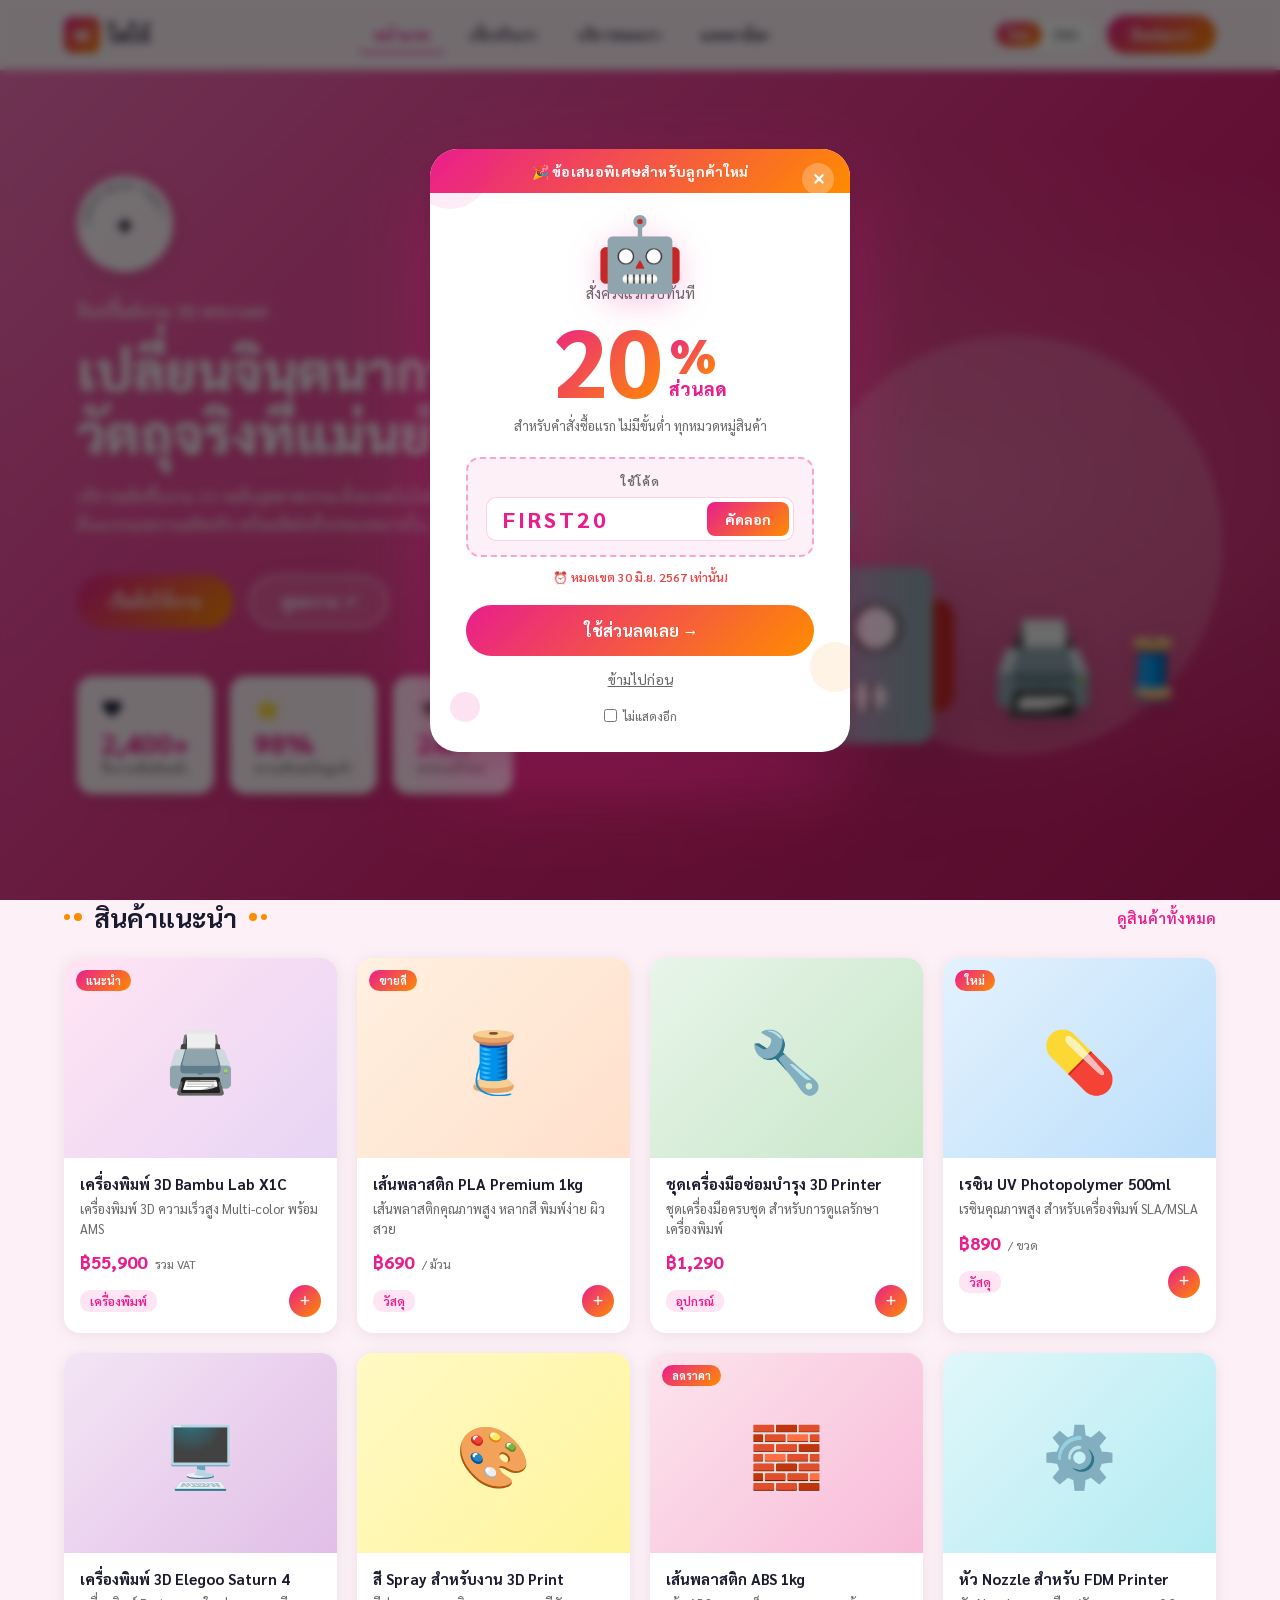
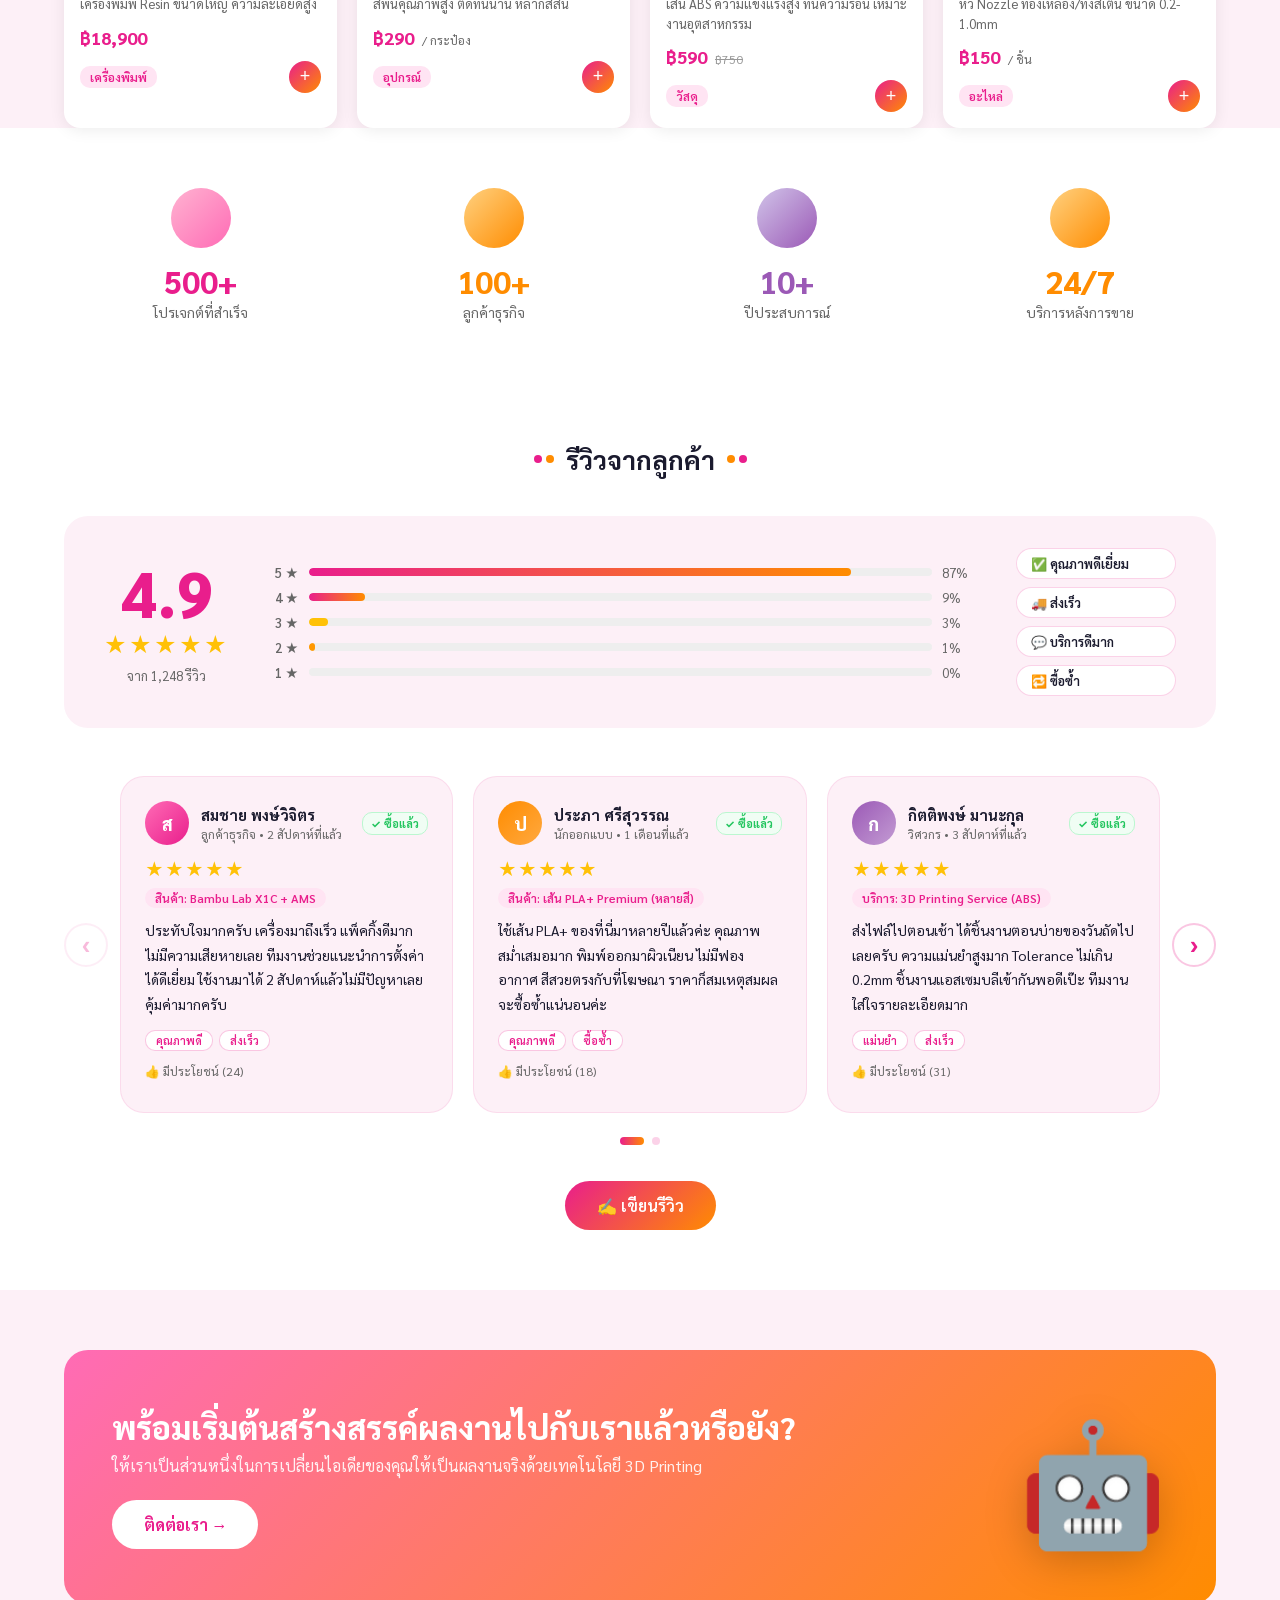
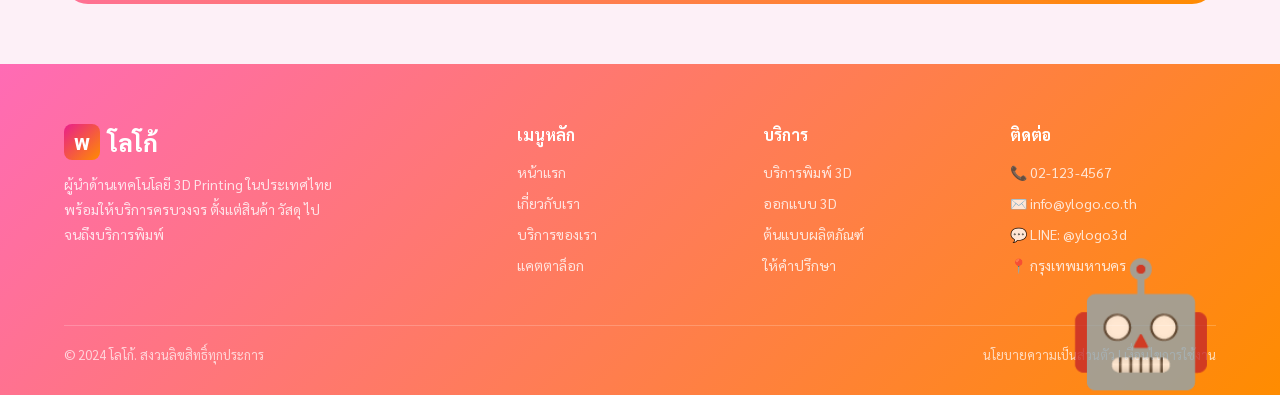
==== commit 18ef58e7: "Add customer reviews section with interactive slider - Overall rating display (4.9/5 from 1,248 revi" ====
--- a/index.html
+++ b/index.html
@@ -256,6 +256,181 @@
     </div>
   </div>
 
+  <!-- ===== REVIEWS SECTION ===== -->
+  <section class="reviews-section">
+    <div class="section-title">
+      <div class="dots-decoration"><div class="dot dot-pink"></div><div class="dot dot-orange"></div></div>
+      <h2 data-th="รีวิวจากลูกค้า" data-en="Customer Reviews">รีวิวจากลูกค้า</h2>
+      <div class="dots-decoration"><div class="dot dot-orange"></div><div class="dot dot-pink"></div></div>
+    </div>
+
+    <!-- Overall Rating -->
+    <div class="reviews-overall">
+      <div class="overall-score">
+        <span class="score-big">4.9</span>
+        <div class="score-stars">★★★★★</div>
+        <span class="score-count" data-th="จาก 1,248 รีวิว" data-en="from 1,248 reviews">จาก 1,248 รีวิว</span>
+      </div>
+      <div class="score-bars">
+        <div class="bar-row"><span>5 ★</span><div class="bar-track"><div class="bar-fill" style="width:87%;"></div></div><span>87%</span></div>
+        <div class="bar-row"><span>4 ★</span><div class="bar-track"><div class="bar-fill" style="width:9%;"></div></div><span>9%</span></div>
+        <div class="bar-row"><span>3 ★</span><div class="bar-track"><div class="bar-fill" style="width:3%;background:#FFC107;"></div></div><span>3%</span></div>
+        <div class="bar-row"><span>2 ★</span><div class="bar-track"><div class="bar-fill" style="width:1%;background:#FF9800;"></div></div><span>1%</span></div>
+        <div class="bar-row"><span>1 ★</span><div class="bar-track"><div class="bar-fill" style="width:0%;background:#f44336;"></div></div><span>0%</span></div>
+      </div>
+      <div class="overall-tags">
+        <span class="rtag" data-th="✅ คุณภาพดีเยี่ยม" data-en="✅ Excellent Quality">✅ คุณภาพดีเยี่ยม</span>
+        <span class="rtag" data-th="🚚 ส่งเร็ว" data-en="🚚 Fast Delivery">🚚 ส่งเร็ว</span>
+        <span class="rtag" data-th="💬 บริการดีมาก" data-en="💬 Great Service">💬 บริการดีมาก</span>
+        <span class="rtag" data-th="🔁 ซื้อซ้ำ" data-en="🔁 Repeat Purchase">🔁 ซื้อซ้ำ</span>
+      </div>
+    </div>
+
+    <!-- Review Cards Slider -->
+    <div class="reviews-slider-wrap">
+      <button class="slider-arrow arrow-left" onclick="slideReviews(-1)">‹</button>
+      <div class="reviews-track-outer">
+        <div class="reviews-track" id="reviews-track">
+
+          <div class="review-card">
+            <div class="review-header">
+              <div class="reviewer-avatar" style="background:linear-gradient(135deg,#FF6BB5,#E91E8C);">ส</div>
+              <div class="reviewer-info">
+                <div class="reviewer-name">สมชาย พงษ์วิจิตร</div>
+                <div class="reviewer-meta" data-th="ลูกค้าธุรกิจ • 2 สัปดาห์ที่แล้ว" data-en="Business Client • 2 weeks ago">ลูกค้าธุรกิจ • 2 สัปดาห์ที่แล้ว</div>
+              </div>
+              <div class="review-verified" data-th="✓ ซื้อแล้ว" data-en="✓ Verified">✓ ซื้อแล้ว</div>
+            </div>
+            <div class="review-stars">★★★★★</div>
+            <div class="review-product" data-th="สินค้า: Bambu Lab X1C + AMS" data-en="Product: Bambu Lab X1C + AMS">สินค้า: Bambu Lab X1C + AMS</div>
+            <p class="review-text" data-th="ประทับใจมากครับ เครื่องมาถึงเร็ว แพ็คกิ้งดีมาก ไม่มีความเสียหายเลย ทีมงานช่วยแนะนำการตั้งค่าได้ดีเยี่ยม ใช้งานมาได้ 2 สัปดาห์แล้วไม่มีปัญหาเลย คุ้มค่ามากครับ" data-en="Very impressed! Machine arrived quickly, great packaging, no damage at all. The team helped with setup wonderfully. Been using it for 2 weeks with no issues. Totally worth it!">ประทับใจมากครับ เครื่องมาถึงเร็ว แพ็คกิ้งดีมาก ทีมงานช่วยแนะนำการตั้งค่าได้ดีเยี่ยม ใช้งานมาได้ 2 สัปดาห์แล้วไม่มีปัญหาเลย คุ้มค่ามากครับ</p>
+            <div class="review-tags"><span class="rtag-mini">คุณภาพดี</span><span class="rtag-mini">ส่งเร็ว</span></div>
+            <div class="review-helpful"><span data-th="👍 มีประโยชน์ (24)" data-en="👍 Helpful (24)">👍 มีประโยชน์ (24)</span></div>
+          </div>
+
+          <div class="review-card">
+            <div class="review-header">
+              <div class="reviewer-avatar" style="background:linear-gradient(135deg,#FF8C00,#FFA940);">ป</div>
+              <div class="reviewer-info">
+                <div class="reviewer-name">ประภา ศรีสุวรรณ</div>
+                <div class="reviewer-meta" data-th="นักออกแบบ • 1 เดือนที่แล้ว" data-en="Designer • 1 month ago">นักออกแบบ • 1 เดือนที่แล้ว</div>
+              </div>
+              <div class="review-verified" data-th="✓ ซื้อแล้ว" data-en="✓ Verified">✓ ซื้อแล้ว</div>
+            </div>
+            <div class="review-stars">★★★★★</div>
+            <div class="review-product" data-th="สินค้า: เส้น PLA+ Premium (หลายสี)" data-en="Product: PLA+ Premium Filament">สินค้า: เส้น PLA+ Premium (หลายสี)</div>
+            <p class="review-text" data-th="ใช้เส้น PLA+ ของที่นี่มาหลายปีแล้วค่ะ คุณภาพสม่ำเสมอมาก พิมพ์ออกมาผิวเนียน ไม่มีฟองอากาศ สีสวยตรงกับที่โฆษณา ราคาก็สมเหตุสมผล จะซื้อซ้ำแน่นอนค่ะ" data-en="Been using PLA+ here for years. Very consistent quality, smooth prints, no air bubbles, colors match. Reasonable price. Will definitely repurchase!">ใช้เส้น PLA+ ของที่นี่มาหลายปีแล้วค่ะ คุณภาพสม่ำเสมอมาก พิมพ์ออกมาผิวเนียน สีสวยตรงกับที่โฆษณา จะซื้อซ้ำแน่นอนค่ะ</p>
+            <div class="review-tags"><span class="rtag-mini">คุณภาพดี</span><span class="rtag-mini">ซื้อซ้ำ</span></div>
+            <div class="review-helpful"><span data-th="👍 มีประโยชน์ (18)" data-en="👍 Helpful (18)">👍 มีประโยชน์ (18)</span></div>
+          </div>
+
+          <div class="review-card">
+            <div class="review-header">
+              <div class="reviewer-avatar" style="background:linear-gradient(135deg,#9B59B6,#C39BD3);">ก</div>
+              <div class="reviewer-info">
+                <div class="reviewer-name">กิตติพงษ์ มานะกุล</div>
+                <div class="reviewer-meta" data-th="วิศวกร • 3 สัปดาห์ที่แล้ว" data-en="Engineer • 3 weeks ago">วิศวกร • 3 สัปดาห์ที่แล้ว</div>
+              </div>
+              <div class="review-verified" data-th="✓ ซื้อแล้ว" data-en="✓ Verified">✓ ซื้อแล้ว</div>
+            </div>
+            <div class="review-stars">★★★★★</div>
+            <div class="review-product" data-th="บริการ: 3D Printing Service (ABS)" data-en="Service: 3D Printing Service (ABS)">บริการ: 3D Printing Service (ABS)</div>
+            <p class="review-text" data-th="ส่งไฟล์ไปตอนเช้า ได้ชิ้นงานตอนบ่ายของวันถัดไปเลยครับ ความแม่นยำสูงมาก Tolerance ไม่เกิน 0.2mm ชิ้นงานแอสเซมบลีเข้ากันพอดีเป๊ะ ทีมงานใส่ใจรายละเอียดมาก" data-en="Sent files in the morning, got parts by the next afternoon. Very high precision, tolerance within 0.2mm. Assembly parts fit perfectly. Very detail-oriented team.">ส่งไฟล์ไปตอนเช้า ได้ชิ้นงานตอนบ่ายของวันถัดไปเลย ความแม่นยำสูงมาก Tolerance ไม่เกิน 0.2mm ทีมงานใส่ใจรายละเอียดมาก</p>
+            <div class="review-tags"><span class="rtag-mini">แม่นยำ</span><span class="rtag-mini">ส่งเร็ว</span></div>
+            <div class="review-helpful"><span data-th="👍 มีประโยชน์ (31)" data-en="👍 Helpful (31)">👍 มีประโยชน์ (31)</span></div>
+          </div>
+
+          <div class="review-card">
+            <div class="review-header">
+              <div class="reviewer-avatar" style="background:linear-gradient(135deg,#26C6DA,#0097A7);">น</div>
+              <div class="reviewer-info">
+                <div class="reviewer-name">นภัสสร จิระวัฒน์</div>
+                <div class="reviewer-meta" data-th="เจ้าของธุรกิจ • 2 เดือนที่แล้ว" data-en="Business Owner • 2 months ago">เจ้าของธุรกิจ • 2 เดือนที่แล้ว</div>
+              </div>
+              <div class="review-verified" data-th="✓ ซื้อแล้ว" data-en="✓ Verified">✓ ซื้อแล้ว</div>
+            </div>
+            <div class="review-stars">★★★★★</div>
+            <div class="review-product" data-th="สินค้า: Elegoo Saturn 4 Ultra" data-en="Product: Elegoo Saturn 4 Ultra">สินค้า: Elegoo Saturn 4 Ultra</div>
+            <p class="review-text" data-th="ซื้อมาทำโมเดลจำลองสินค้าค่ะ ความละเอียดสูงมาก ทีมงานช่วยแนะนำเรซินที่เหมาะสมและสอนวิธีใช้ บริการหลังการขายดีมาก ตอบเร็วมากค่ะ" data-en="Bought for product model prototyping. Very high precision. The team helped choose the right resin and taught me how to use it. Excellent after-sales service!">ซื้อมาทำโมเดลจำลองสินค้าค่ะ ความละเอียดสูงมาก ทีมงานช่วยแนะนำเรซินที่เหมาะสม บริการหลังการขายดีมาก ตอบเร็วมากค่ะ</p>
+            <div class="review-tags"><span class="rtag-mini">บริการดี</span><span class="rtag-mini">ละเอียดสูง</span></div>
+            <div class="review-helpful"><span data-th="👍 มีประโยชน์ (15)" data-en="👍 Helpful (15)">👍 มีประโยชน์ (15)</span></div>
+          </div>
+
+          <div class="review-card">
+            <div class="review-header">
+              <div class="reviewer-avatar" style="background:linear-gradient(135deg,#66BB6A,#388E3C);">ธ</div>
+              <div class="reviewer-info">
+                <div class="reviewer-name">ธนากร วิชัยดิษฐ์</div>
+                <div class="reviewer-meta" data-th="นักศึกษาสถาปัตย์ • 1 สัปดาห์ที่แล้ว" data-en="Architecture Student • 1 week ago">นักศึกษาสถาปัตย์ • 1 สัปดาห์ที่แล้ว</div>
+              </div>
+              <div class="review-verified" data-th="✓ ซื้อแล้ว" data-en="✓ Verified">✓ ซื้อแล้ว</div>
+            </div>
+            <div class="review-stars">★★★★★</div>
+            <div class="review-product" data-th="บริการ: โมเดลสถาปัตย์ (Resin)" data-en="Service: Architecture Model (Resin)">บริการ: โมเดลสถาปัตย์ (Resin)</div>
+            <p class="review-text" data-th="ทำโมเดลสถาปัตย์สำหรับส่งงานครับ รายละเอียดออกมาดีเกินคาด ราคาเป็นมิตรสำหรับนักศึกษา ทีมงานช่วยแนะนำการแบ่งชิ้นส่วนด้วย ประทับใจมาก" data-en="Made architecture model for assignment. Detail exceeded expectations. Student-friendly pricing. Team also helped me split model parts efficiently. Very impressed!">ทำโมเดลสถาปัตย์สำหรับส่งงานครับ รายละเอียดออกมาดีเกินคาด ราคาเป็นมิตรสำหรับนักศึกษา ทีมงานช่วยแนะนำการแบ่งชิ้นส่วนด้วย ประทับใจมาก</p>
+            <div class="review-tags"><span class="rtag-mini">ราคาดี</span><span class="rtag-mini">บริการดี</span></div>
+            <div class="review-helpful"><span data-th="👍 มีประโยชน์ (9)" data-en="👍 Helpful (9)">👍 มีประโยชน์ (9)</span></div>
+          </div>
+
+          <div class="review-card">
+            <div class="review-header">
+              <div class="reviewer-avatar" style="background:linear-gradient(135deg,#FF7043,#E64A19);">ว</div>
+              <div class="reviewer-info">
+                <div class="reviewer-name">วรรณา ปิยะศิลป์</div>
+                <div class="reviewer-meta" data-th="Maker / Hobbyist • 3 เดือนที่แล้ว" data-en="Maker / Hobbyist • 3 months ago">Maker / Hobbyist • 3 เดือนที่แล้ว</div>
+              </div>
+              <div class="review-verified" data-th="✓ ซื้อแล้ว" data-en="✓ Verified">✓ ซื้อแล้ว</div>
+            </div>
+            <div class="review-stars">★★★★☆</div>
+            <div class="review-product" data-th="สินค้า: Creality Ender 3 V3 KE" data-en="Product: Creality Ender 3 V3 KE">สินค้า: Creality Ender 3 V3 KE</div>
+            <p class="review-text" data-th="เครื่องแรกเลยค่ะ ตั้งค่าง่ายกว่าที่คิด ทีมงานช่วยแนะนำมือใหม่ได้ดี มีปัญหาเล็กน้อยแต่โทรถามแก้ไขได้ทันที บริการดีค่ะ" data-en="My first printer! Easier to set up than expected. Team guided me well as a beginner. Had a minor issue but resolved immediately by phone. Great service!">เครื่องแรกเลยค่ะ ตั้งค่าง่ายกว่าที่คิด ทีมงานช่วยแนะนำมือใหม่ได้ดี มีปัญหาเล็กน้อยแต่โทรถามแก้ไขได้ทันที บริการดีค่ะ</p>
+            <div class="review-tags"><span class="rtag-mini">เหมาะมือใหม่</span><span class="rtag-mini">บริการดี</span></div>
+            <div class="review-helpful"><span data-th="👍 มีประโยชน์ (12)" data-en="👍 Helpful (12)">👍 มีประโยชน์ (12)</span></div>
+          </div>
+
+        </div>
+      </div>
+      <button class="slider-arrow arrow-right" onclick="slideReviews(1)">›</button>
+    </div>
+
+    <div class="reviews-dots" id="reviews-dots"></div>
+
+    <div style="text-align:center;margin-top:36px;">
+      <button class="btn-primary" onclick="openWriteReview()" data-th="✍️ เขียนรีวิว" data-en="✍️ Write a Review">✍️ เขียนรีวิว</button>
+    </div>
+  </section>
+
+  <!-- Write Review Modal -->
+  <div id="write-review-overlay" class="promo-overlay hidden" onclick="closeWriteReview()">
+    <div class="write-review-modal" onclick="event.stopPropagation()">
+      <button class="promo-close" style="color:#666;background:#f0f0f0;" onclick="closeWriteReview()">✕</button>
+      <div class="wr-header">
+        <h3 data-th="เขียนรีวิวของคุณ" data-en="Write Your Review">เขียนรีวิวของคุณ</h3>
+        <p data-th="แชร์ประสบการณ์เพื่อช่วยลูกค้าคนอื่น" data-en="Share your experience to help others">แชร์ประสบการณ์เพื่อช่วยลูกค้าคนอื่น</p>
+      </div>
+      <div class="wr-star-row">
+        <span class="wr-star-label" data-th="ให้คะแนน:" data-en="Rating:">ให้คะแนน:</span>
+        <div class="wr-stars" id="wr-stars">
+          <span class="wr-star" data-val="1" onclick="setReviewStar(1)">★</span>
+          <span class="wr-star" data-val="2" onclick="setReviewStar(2)">★</span>
+          <span class="wr-star" data-val="3" onclick="setReviewStar(3)">★</span>
+          <span class="wr-star" data-val="4" onclick="setReviewStar(4)">★</span>
+          <span class="wr-star" data-val="5" onclick="setReviewStar(5)">★</span>
+        </div>
+        <span class="wr-star-hint" id="wr-star-hint" data-th="คลิกเพื่อให้คะแนน" data-en="Click to rate">คลิกเพื่อให้คะแนน</span>
+      </div>
+      <form onsubmit="submitReview(event)">
+        <div class="wr-row">
+          <input type="text" data-th-placeholder="ชื่อของคุณ" data-en-placeholder="Your Name" placeholder="ชื่อของคุณ" required class="wr-input">
+          <input type="text" data-th-placeholder="อาชีพ / ประเภทลูกค้า" data-en-placeholder="Occupation / Type" placeholder="อาชีพ / ประเภทลูกค้า" class="wr-input">
+        </div>
+        <input type="text" data-th-placeholder="สินค้า / บริการที่ใช้" data-en-placeholder="Product / Service Used" placeholder="สินค้า / บริการที่ใช้" class="wr-input" style="width:100%;margin-bottom:12px;">
+        <textarea data-th-placeholder="เขียนรีวิวของคุณ... (อย่างน้อย 20 ตัวอักษร)" data-en-placeholder="Write your review... (min 20 chars)" placeholder="เขียนรีวิวของคุณ..." class="wr-textarea" required minlength="20"></textarea>
+        <button type="submit" class="btn-primary" style="width:100%;justify-content:center;" data-th="ส่งรีวิว 🚀" data-en="Submit Review 🚀">ส่งรีวิว 🚀</button>
+      </form>
+    </div>
+  </div>
+
   <!-- CTA -->
   <div class="cta-banner" style="margin-top:60px;">
     <div class="cta-content">
--- a/styles.css
+++ b/styles.css
@@ -1126,6 +1126,367 @@
 
 .mb-60 { margin-bottom: 60px; }
 
+/* ===== REVIEWS SECTION ===== */
+.reviews-section {
+  padding: 60px 5%;
+  background: white;
+}
+
+.dot-pink { background: var(--pink); }
+
+/* Overall Rating Block */
+.reviews-overall {
+  display: flex;
+  align-items: center;
+  gap: 40px;
+  background: var(--pink-bg);
+  border-radius: var(--radius-lg);
+  padding: 32px 40px;
+  margin-bottom: 48px;
+  flex-wrap: wrap;
+}
+
+.overall-score {
+  text-align: center;
+  min-width: 110px;
+}
+
+.score-big {
+  display: block;
+  font-size: 64px;
+  font-weight: 900;
+  color: var(--pink);
+  line-height: 1;
+}
+
+.score-stars {
+  font-size: 22px;
+  color: #FFC107;
+  letter-spacing: 2px;
+  margin: 6px 0;
+}
+
+.score-count {
+  font-size: 13px;
+  color: var(--text-gray);
+}
+
+/* Bar chart */
+.score-bars {
+  flex: 1;
+  min-width: 200px;
+  display: flex;
+  flex-direction: column;
+  gap: 8px;
+}
+
+.bar-row {
+  display: flex;
+  align-items: center;
+  gap: 10px;
+  font-size: 13px;
+  color: var(--text-gray);
+}
+
+.bar-row > span:first-child { width: 30px; text-align: right; font-weight: 600; }
+.bar-row > span:last-child  { width: 34px; }
+
+.bar-track {
+  flex: 1;
+  height: 8px;
+  background: #eee;
+  border-radius: 6px;
+  overflow: hidden;
+}
+
+.bar-fill {
+  height: 100%;
+  background: linear-gradient(90deg, var(--pink), var(--orange));
+  border-radius: 6px;
+  transition: width 1s ease-out;
+}
+
+/* Tags */
+.overall-tags {
+  display: flex;
+  flex-direction: column;
+  gap: 8px;
+  min-width: 160px;
+}
+
+.rtag {
+  background: white;
+  border: 1px solid rgba(233,30,140,0.2);
+  color: var(--text-dark);
+  font-size: 13px;
+  font-weight: 600;
+  padding: 6px 14px;
+  border-radius: 20px;
+  white-space: nowrap;
+}
+
+/* Slider */
+.reviews-slider-wrap {
+  position: relative;
+  display: flex;
+  align-items: center;
+  gap: 12px;
+}
+
+.reviews-track-outer {
+  flex: 1;
+  overflow: hidden;
+}
+
+.reviews-track {
+  display: flex;
+  gap: 20px;
+  transition: transform 0.45s cubic-bezier(0.25,0.46,0.45,0.94);
+}
+
+/* Review Card */
+.review-card {
+  background: var(--pink-bg);
+  border: 1.5px solid rgba(233,30,140,0.1);
+  border-radius: var(--radius-lg);
+  padding: 24px;
+  min-width: calc(33.33% - 14px);
+  max-width: calc(33.33% - 14px);
+  flex-shrink: 0;
+  transition: all 0.3s;
+  box-sizing: border-box;
+}
+
+.review-card:hover {
+  transform: translateY(-4px);
+  box-shadow: 0 12px 32px rgba(233,30,140,0.12);
+  border-color: rgba(233,30,140,0.25);
+}
+
+.review-header {
+  display: flex;
+  align-items: center;
+  gap: 12px;
+  margin-bottom: 12px;
+}
+
+.reviewer-avatar {
+  width: 44px;
+  height: 44px;
+  border-radius: 50%;
+  color: white;
+  font-size: 18px;
+  font-weight: 800;
+  display: flex;
+  align-items: center;
+  justify-content: center;
+  flex-shrink: 0;
+}
+
+.reviewer-info { flex: 1; }
+.reviewer-name { font-size: 15px; font-weight: 700; }
+.reviewer-meta { font-size: 12px; color: var(--text-gray); margin-top: 2px; }
+
+.review-verified {
+  font-size: 11px;
+  font-weight: 700;
+  color: #22c55e;
+  background: #f0fdf4;
+  border: 1px solid #bbf7d0;
+  padding: 3px 8px;
+  border-radius: 10px;
+  white-space: nowrap;
+}
+
+.review-stars {
+  font-size: 18px;
+  color: #FFC107;
+  letter-spacing: 1px;
+  margin-bottom: 6px;
+}
+
+.review-product {
+  font-size: 12px;
+  color: var(--pink);
+  font-weight: 600;
+  margin-bottom: 10px;
+  background: var(--pink-soft);
+  display: inline-block;
+  padding: 2px 10px;
+  border-radius: 10px;
+}
+
+.review-text {
+  font-size: 14px;
+  color: var(--text-dark);
+  line-height: 1.75;
+  margin-bottom: 14px;
+  display: -webkit-box;
+  -webkit-line-clamp: 4;
+  -webkit-box-orient: vertical;
+  overflow: hidden;
+}
+
+.review-tags {
+  display: flex;
+  gap: 6px;
+  flex-wrap: wrap;
+  margin-bottom: 12px;
+}
+
+.rtag-mini {
+  font-size: 11px;
+  font-weight: 600;
+  background: white;
+  color: var(--pink);
+  border: 1px solid rgba(233,30,140,0.25);
+  padding: 2px 10px;
+  border-radius: 10px;
+}
+
+.review-helpful {
+  font-size: 12px;
+  color: var(--text-gray);
+  cursor: pointer;
+  transition: color 0.2s;
+}
+.review-helpful:hover { color: var(--pink); }
+
+/* Slider arrows */
+.slider-arrow {
+  width: 44px;
+  height: 44px;
+  border-radius: 50%;
+  border: 2px solid rgba(233,30,140,0.25);
+  background: white;
+  color: var(--pink);
+  font-size: 26px;
+  font-weight: 700;
+  cursor: pointer;
+  display: flex;
+  align-items: center;
+  justify-content: center;
+  transition: all 0.2s;
+  flex-shrink: 0;
+  line-height: 1;
+}
+.slider-arrow:hover { background: var(--pink); color: white; border-color: var(--pink); }
+.slider-arrow:disabled { opacity: 0.3; cursor: default; }
+
+/* Dots */
+.reviews-dots {
+  display: flex;
+  justify-content: center;
+  gap: 8px;
+  margin-top: 24px;
+}
+
+.rdot {
+  width: 8px;
+  height: 8px;
+  border-radius: 50%;
+  background: rgba(233,30,140,0.2);
+  cursor: pointer;
+  transition: all 0.3s;
+}
+.rdot.active {
+  width: 24px;
+  border-radius: 4px;
+  background: linear-gradient(90deg, var(--pink), var(--orange));
+}
+
+/* Write Review Modal */
+.write-review-modal {
+  background: white;
+  border-radius: 24px;
+  width: 520px;
+  max-width: 94vw;
+  padding: 36px;
+  position: relative;
+  animation: popIn 0.4s cubic-bezier(0.34,1.56,0.64,1) forwards;
+  box-shadow: 0 24px 60px rgba(0,0,0,0.2);
+  max-height: 90vh;
+  overflow-y: auto;
+}
+
+.wr-header { margin-bottom: 20px; }
+.wr-header h3 { font-size: 22px; font-weight: 800; margin-bottom: 4px; }
+.wr-header p  { font-size: 14px; color: var(--text-gray); }
+
+.wr-star-row {
+  display: flex;
+  align-items: center;
+  gap: 12px;
+  margin-bottom: 20px;
+  background: var(--pink-bg);
+  padding: 14px 18px;
+  border-radius: 12px;
+}
+
+.wr-star-label { font-size: 14px; font-weight: 600; white-space: nowrap; }
+
+.wr-stars { display: flex; gap: 4px; }
+
+.wr-star {
+  font-size: 32px;
+  color: #ddd;
+  cursor: pointer;
+  transition: all 0.15s;
+  line-height: 1;
+}
+.wr-star.active { color: #FFC107; transform: scale(1.15); }
+.wr-star:hover  { color: #FFC107; transform: scale(1.2); }
+
+.wr-star-hint { font-size: 12px; color: var(--text-gray); }
+
+.wr-row {
+  display: grid;
+  grid-template-columns: 1fr 1fr;
+  gap: 12px;
+  margin-bottom: 12px;
+}
+
+.wr-input {
+  padding: 12px 14px;
+  border: 2px solid rgba(233,30,140,0.15);
+  border-radius: 10px;
+  font-family: 'Sarabun', sans-serif;
+  font-size: 14px;
+  outline: none;
+  transition: border-color 0.2s;
+  width: 100%;
+  box-sizing: border-box;
+}
+.wr-input:focus { border-color: var(--pink); }
+
+.wr-textarea {
+  width: 100%;
+  padding: 12px 14px;
+  border: 2px solid rgba(233,30,140,0.15);
+  border-radius: 10px;
+  font-family: 'Sarabun', sans-serif;
+  font-size: 14px;
+  outline: none;
+  height: 110px;
+  resize: vertical;
+  margin-bottom: 16px;
+  transition: border-color 0.2s;
+  box-sizing: border-box;
+}
+.wr-textarea:focus { border-color: var(--pink); }
+
+/* New review card highlight */
+.review-card.new-review {
+  border-color: var(--pink);
+  background: linear-gradient(135deg, #fff5fb, #fff);
+  animation: highlightNew 0.6s ease-out;
+}
+@keyframes highlightNew {
+  0%   { box-shadow: 0 0 0 0 rgba(233,30,140,0.4); }
+  70%  { box-shadow: 0 0 0 12px rgba(233,30,140,0); }
+  100% { box-shadow: none; }
+}
+
 /* ===== PROMO POPUP ===== */
 .promo-overlay {
   position: fixed;
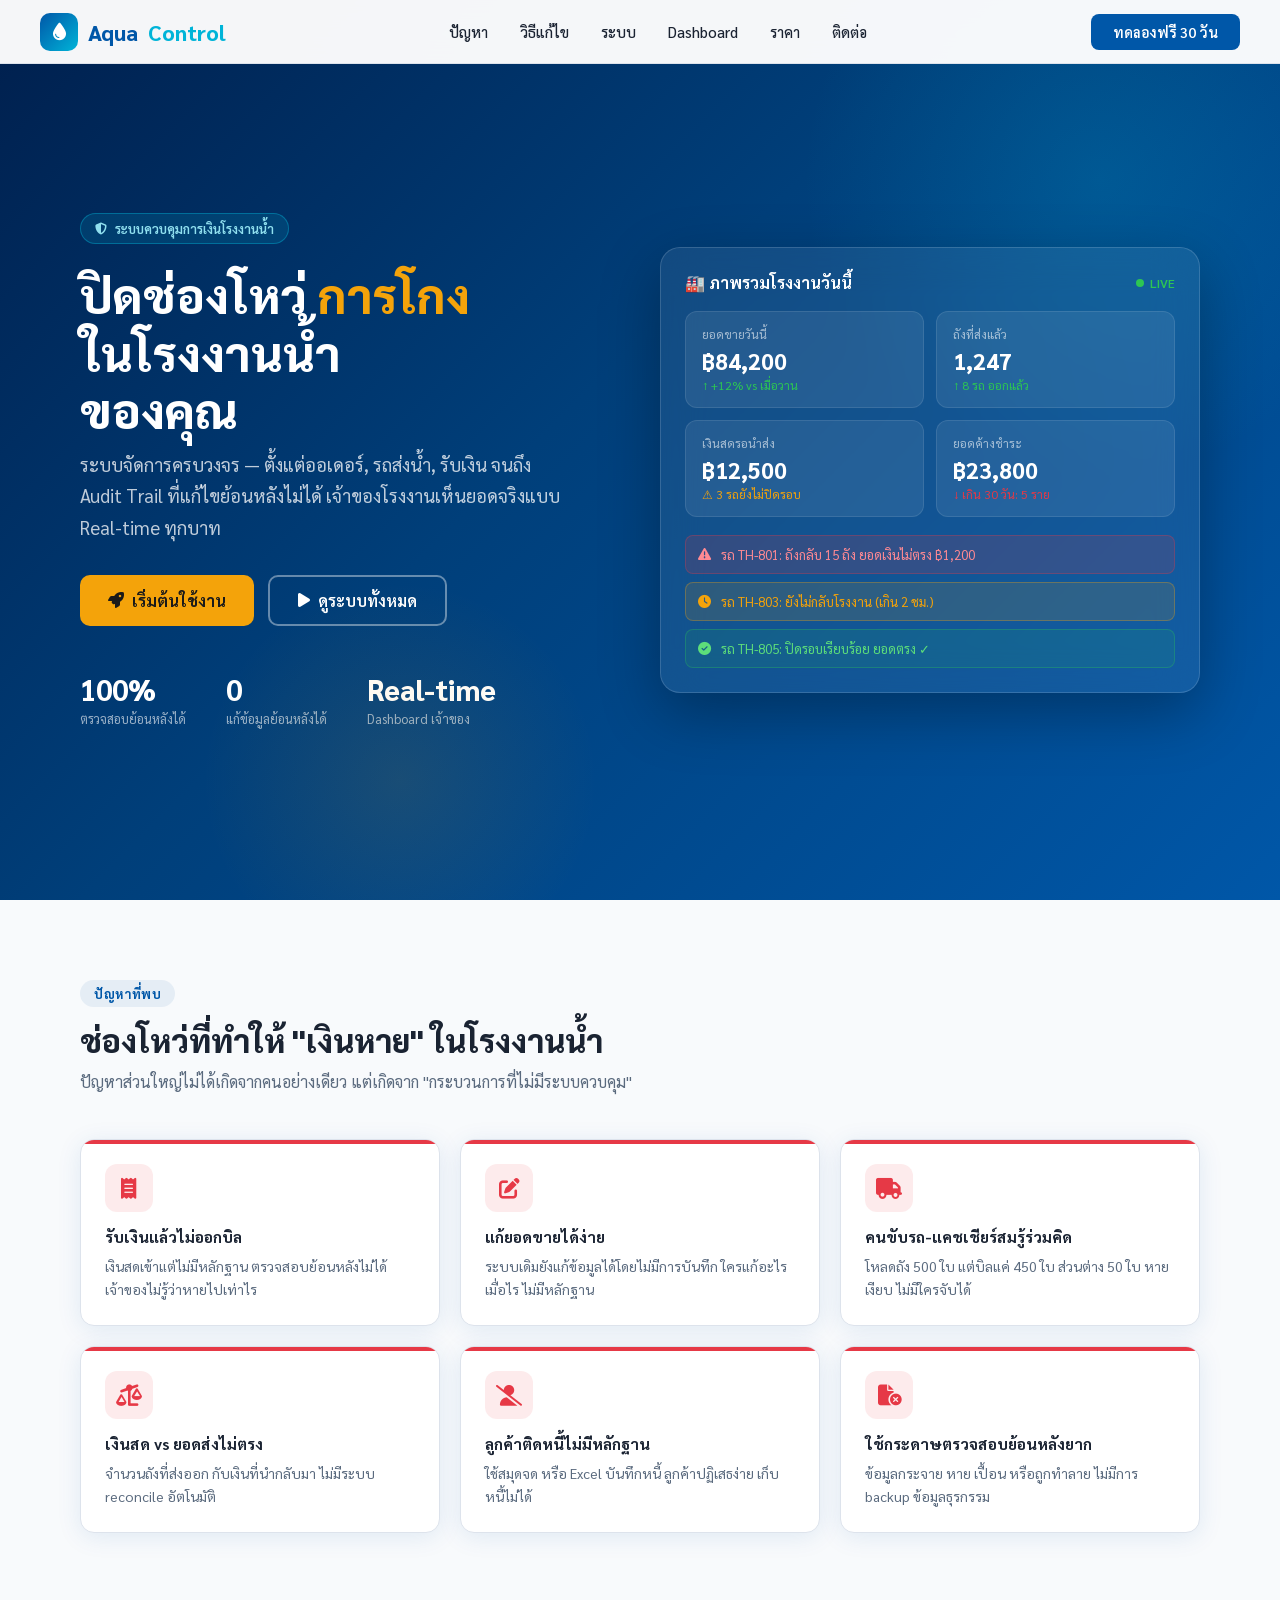
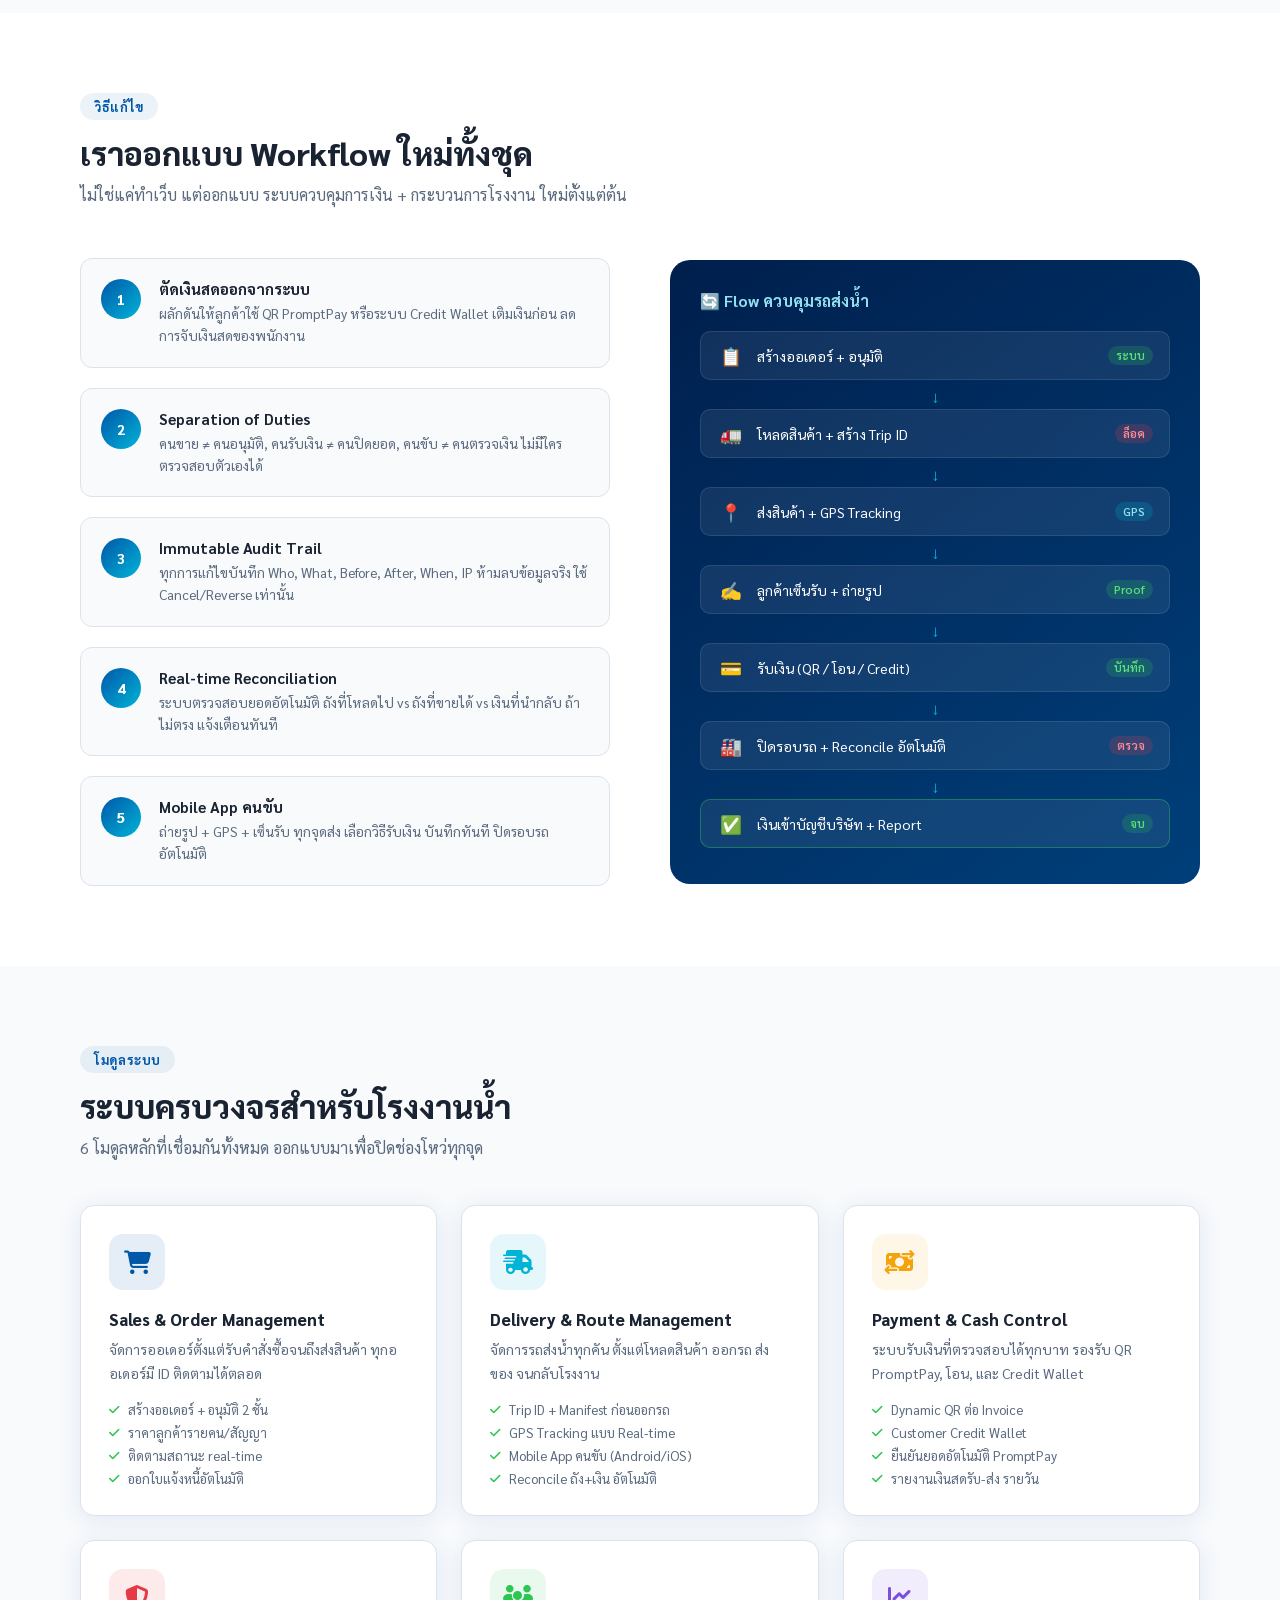
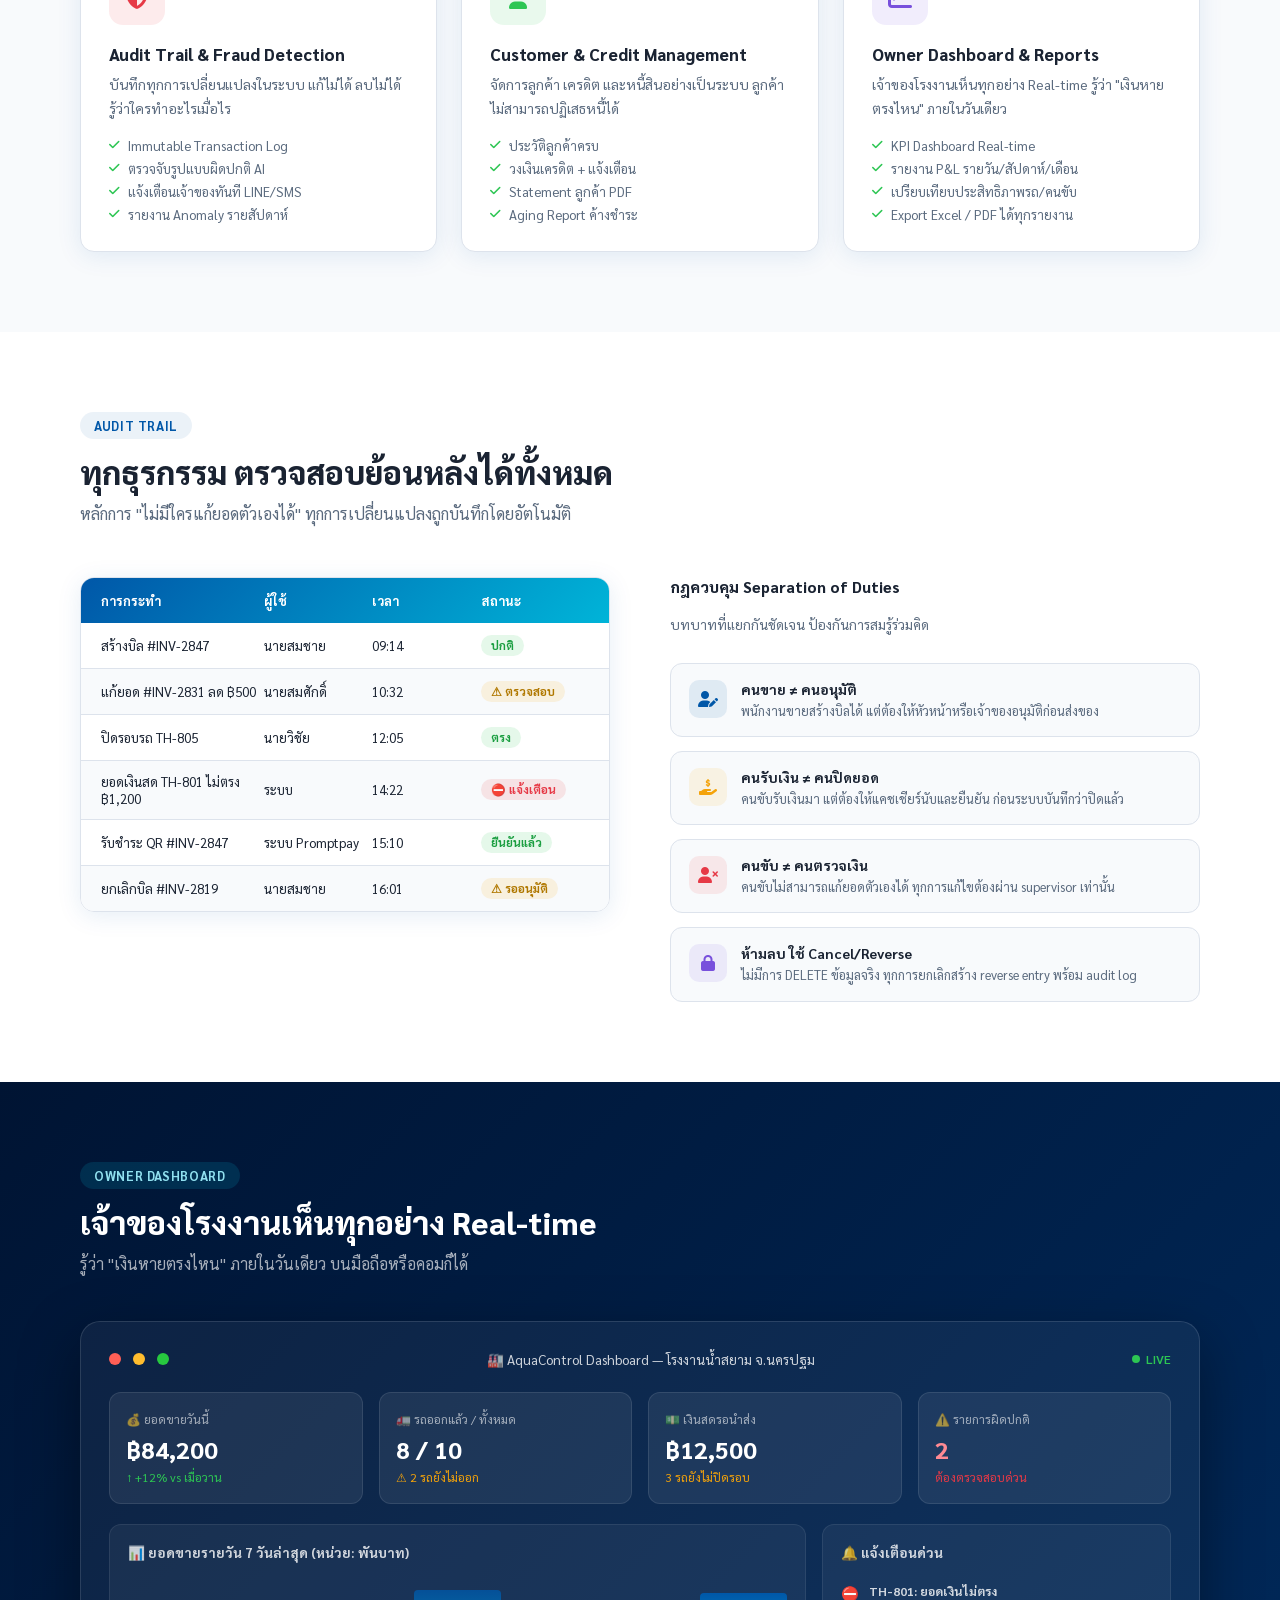
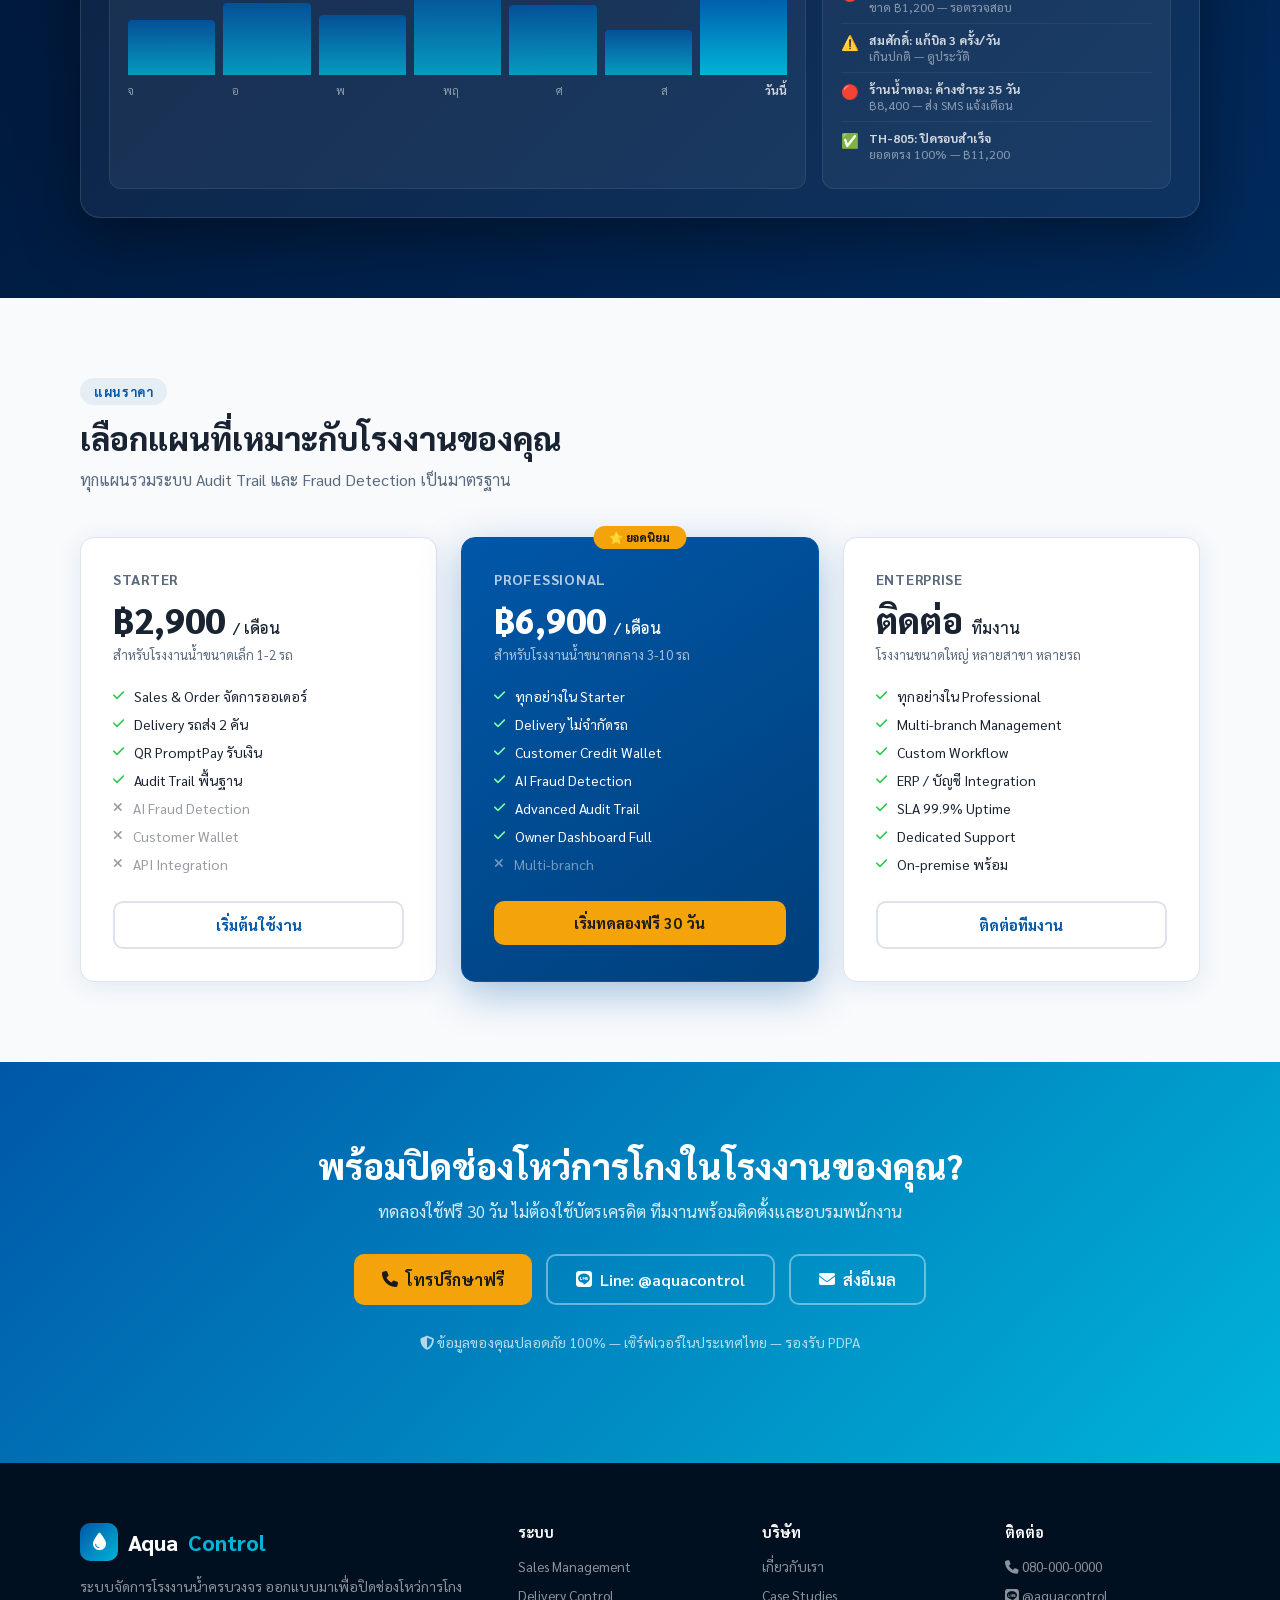
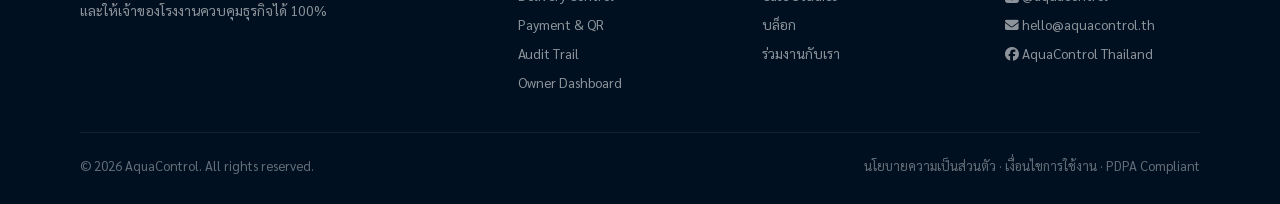
==== commit 3afc90e0: "Add AquaControl water factory management system - index.html: Landing page with system overview and " ====
--- a/index.html
+++ b/index.html
@@ -1,1150 +1,1100 @@
 <!DOCTYPE html>
 <html lang="th">
 <head>
-  <meta charset="UTF-8">
-  <meta name="viewport" content="width=device-width, initial-scale=1.0">
-  <title>โลโก้ - 3D Printing & Materials</title>
-  <link rel="stylesheet" href="styles.css">
+  <meta charset="UTF-8" />
+  <meta name="viewport" content="width=device-width, initial-scale=1.0" />
+  <title>AquaControl — ระบบจัดการโรงงานน้ำ</title>
+  <link href="https://fonts.googleapis.com/css2?family=Sarabun:wght@300;400;500;600;700;800&display=swap" rel="stylesheet" />
+  <link href="https://cdnjs.cloudflare.com/ajax/libs/font-awesome/6.5.0/css/all.min.css" rel="stylesheet" />
+  <style>
+    *, *::before, *::after { box-sizing: border-box; margin: 0; padding: 0; }
+
+    :root {
+      --primary: #0057a8;
+      --primary-dark: #003f7a;
+      --accent: #00b4d8;
+      --accent-light: #90e0ef;
+      --gold: #f4a30a;
+      --danger: #e63946;
+      --success: #2dc653;
+      --bg: #f8fafc;
+      --white: #ffffff;
+      --text: #1a2332;
+      --text-muted: #5a6a7e;
+      --border: #dde3ec;
+      --card-shadow: 0 4px 24px rgba(0,87,168,0.10);
+      --radius: 14px;
+    }
+
+    html { scroll-behavior: smooth; }
+    body { font-family: 'Sarabun', sans-serif; background: var(--bg); color: var(--text); }
+
+    /* ─── NAV ─── */
+    nav {
+      position: fixed; top: 0; width: 100%; z-index: 1000;
+      background: rgba(255,255,255,0.96);
+      backdrop-filter: blur(12px);
+      border-bottom: 1px solid var(--border);
+      padding: 0 40px;
+      display: flex; align-items: center; justify-content: space-between;
+      height: 64px;
+    }
+    .nav-logo {
+      display: flex; align-items: center; gap: 10px;
+      font-size: 1.35rem; font-weight: 800; color: var(--primary);
+      text-decoration: none;
+    }
+    .nav-logo span { color: var(--accent); }
+    .nav-logo-icon {
+      width: 38px; height: 38px; background: linear-gradient(135deg,var(--primary),var(--accent));
+      border-radius: 10px; display: flex; align-items: center; justify-content: center;
+      color: white; font-size: 1.1rem;
+    }
+    .nav-links { display: flex; gap: 32px; list-style: none; }
+    .nav-links a { color: var(--text); text-decoration: none; font-size: .93rem; font-weight: 500; transition: color .2s; }
+    .nav-links a:hover { color: var(--primary); }
+    .nav-cta {
+      background: var(--primary); color: white; padding: 9px 22px;
+      border-radius: 8px; font-weight: 600; text-decoration: none; font-size: .9rem;
+      transition: background .2s, transform .1s;
+    }
+    .nav-cta:hover { background: var(--primary-dark); transform: translateY(-1px); }
+
+    /* ─── HERO ─── */
+    .hero {
+      min-height: 100vh;
+      background: linear-gradient(135deg, #001f4d 0%, #003f7a 45%, #0057a8 100%);
+      display: grid; grid-template-columns: 1fr 1fr; align-items: center;
+      gap: 40px; padding: 100px 80px 60px;
+      position: relative; overflow: hidden;
+    }
+    .hero::before {
+      content: ''; position: absolute; top: -120px; right: -120px;
+      width: 600px; height: 600px;
+      background: radial-gradient(circle, rgba(0,180,216,.18) 0%, transparent 70%);
+      border-radius: 50%;
+    }
+    .hero::after {
+      content: ''; position: absolute; bottom: -80px; left: 200px;
+      width: 400px; height: 400px;
+      background: radial-gradient(circle, rgba(244,163,10,.1) 0%, transparent 70%);
+      border-radius: 50%;
+    }
+    .hero-badge {
+      display: inline-flex; align-items: center; gap: 8px;
+      background: rgba(0,180,216,.15); border: 1px solid rgba(0,180,216,.4);
+      color: var(--accent-light); padding: 6px 14px; border-radius: 999px;
+      font-size: .82rem; font-weight: 600; margin-bottom: 22px;
+    }
+    .hero-badge i { font-size: .75rem; }
+    .hero h1 {
+      font-size: 3rem; font-weight: 800; color: white; line-height: 1.2;
+      margin-bottom: 10px;
+    }
+    .hero h1 span { color: var(--gold); }
+    .hero-sub {
+      font-size: 1.15rem; color: rgba(255,255,255,.75); line-height: 1.7;
+      margin-bottom: 32px; max-width: 480px;
+    }
+    .hero-buttons { display: flex; gap: 14px; flex-wrap: wrap; }
+    .btn-primary {
+      background: var(--gold); color: #1a1a1a; padding: 13px 28px;
+      border-radius: 10px; font-weight: 700; font-size: 1rem;
+      text-decoration: none; transition: all .2s;
+      display: inline-flex; align-items: center; gap: 8px;
+    }
+    .btn-primary:hover { background: #e09200; transform: translateY(-2px); box-shadow: 0 8px 24px rgba(244,163,10,.4); }
+    .btn-outline {
+      border: 2px solid rgba(255,255,255,.4); color: white; padding: 13px 28px;
+      border-radius: 10px; font-weight: 600; font-size: 1rem;
+      text-decoration: none; transition: all .2s;
+      display: inline-flex; align-items: center; gap: 8px;
+    }
+    .btn-outline:hover { border-color: white; background: rgba(255,255,255,.1); }
+
+    /* hero dashboard card */
+    .hero-right { position: relative; z-index: 2; }
+    .dashboard-card {
+      background: rgba(255,255,255,.07);
+      backdrop-filter: blur(20px);
+      border: 1px solid rgba(255,255,255,.15);
+      border-radius: 20px; padding: 24px;
+      box-shadow: 0 20px 60px rgba(0,0,0,.3);
+    }
+    .dash-header {
+      display: flex; align-items: center; justify-content: space-between;
+      margin-bottom: 18px;
+    }
+    .dash-title { color: white; font-weight: 700; font-size: 1rem; }
+    .live-dot {
+      display: flex; align-items: center; gap: 6px;
+      color: var(--success); font-size: .78rem; font-weight: 600;
+    }
+    .live-dot::before {
+      content: ''; width: 8px; height: 8px; background: var(--success);
+      border-radius: 50%; animation: pulse 1.5s infinite;
+    }
+    @keyframes pulse { 0%,100%{opacity:1;transform:scale(1)} 50%{opacity:.6;transform:scale(1.3)} }
+
+    .kpi-grid { display: grid; grid-template-columns: 1fr 1fr; gap: 12px; margin-bottom: 18px; }
+    .kpi-box {
+      background: rgba(255,255,255,.08); border-radius: 12px; padding: 14px 16px;
+      border: 1px solid rgba(255,255,255,.1);
+    }
+    .kpi-label { color: rgba(255,255,255,.6); font-size: .75rem; margin-bottom: 4px; }
+    .kpi-value { color: white; font-size: 1.4rem; font-weight: 800; }
+    .kpi-change { font-size: .75rem; margin-top: 2px; }
+    .kpi-change.up { color: var(--success); }
+    .kpi-change.warn { color: var(--gold); }
+    .kpi-change.down { color: var(--danger); }
+
+    .alert-list { display: flex; flex-direction: column; gap: 8px; }
+    .alert-item {
+      display: flex; align-items: center; gap: 10px; padding: 10px 12px;
+      border-radius: 8px; font-size: .82rem;
+    }
+    .alert-item.danger { background: rgba(230,57,70,.15); color: #ff8a93; border: 1px solid rgba(230,57,70,.3); }
+    .alert-item.warn  { background: rgba(244,163,10,.12); color: var(--gold); border: 1px solid rgba(244,163,10,.3); }
+    .alert-item.ok    { background: rgba(45,198,83,.1);  color: #5dde7a; border: 1px solid rgba(45,198,83,.3); }
+
+    .hero-stats {
+      display: flex; gap: 40px; margin-top: 44px;
+    }
+    .hero-stat-num { font-size: 1.8rem; font-weight: 800; color: white; }
+    .hero-stat-label { font-size: .8rem; color: rgba(255,255,255,.6); margin-top: 2px; }
+
+    /* ─── PAIN POINTS ─── */
+    .section { padding: 80px 80px; }
+    .section-label {
+      display: inline-block; background: rgba(0,87,168,.08); color: var(--primary);
+      padding: 5px 14px; border-radius: 999px; font-size: .8rem; font-weight: 700;
+      margin-bottom: 12px; text-transform: uppercase; letter-spacing: .05em;
+    }
+    .section-title { font-size: 2rem; font-weight: 800; margin-bottom: 8px; color: var(--text); }
+    .section-sub { color: var(--text-muted); font-size: 1rem; line-height: 1.7; max-width: 600px; }
+
+    .pain-grid { display: grid; grid-template-columns: repeat(3,1fr); gap: 20px; margin-top: 44px; }
+    .pain-card {
+      background: white; border-radius: var(--radius); padding: 24px;
+      border: 1px solid var(--border); box-shadow: var(--card-shadow);
+      transition: transform .2s, box-shadow .2s;
+      position: relative; overflow: hidden;
+    }
+    .pain-card::before {
+      content: ''; position: absolute; top: 0; left: 0; right: 0; height: 4px;
+      background: var(--danger);
+    }
+    .pain-card:hover { transform: translateY(-4px); box-shadow: 0 12px 36px rgba(0,87,168,.15); }
+    .pain-icon {
+      width: 48px; height: 48px; background: rgba(230,57,70,.1); border-radius: 12px;
+      display: flex; align-items: center; justify-content: center;
+      font-size: 1.3rem; color: var(--danger); margin-bottom: 14px;
+    }
+    .pain-card h3 { font-size: .97rem; font-weight: 700; margin-bottom: 8px; }
+    .pain-card p { font-size: .87rem; color: var(--text-muted); line-height: 1.65; }
+
+    /* ─── HOW WE SOLVE ─── */
+    .solve-section { background: white; }
+    .solve-grid { display: grid; grid-template-columns: 1fr 1fr; gap: 60px; align-items: center; margin-top: 50px; }
+    .solve-steps { display: flex; flex-direction: column; gap: 20px; }
+    .solve-step {
+      display: flex; gap: 18px; align-items: flex-start;
+      padding: 20px; background: var(--bg); border-radius: 12px;
+      border: 1px solid var(--border); transition: border-color .2s;
+    }
+    .solve-step:hover { border-color: var(--accent); }
+    .step-num {
+      width: 40px; height: 40px; min-width: 40px;
+      background: linear-gradient(135deg,var(--primary),var(--accent));
+      border-radius: 50%; display: flex; align-items: center; justify-content: center;
+      color: white; font-weight: 800; font-size: .9rem;
+    }
+    .solve-step h4 { font-size: .95rem; font-weight: 700; margin-bottom: 4px; }
+    .solve-step p { font-size: .85rem; color: var(--text-muted); line-height: 1.6; }
+
+    .flow-visual {
+      background: linear-gradient(145deg,#001f4d,#003f7a);
+      border-radius: 20px; padding: 30px; color: white;
+    }
+    .flow-title { font-size: 1rem; font-weight: 700; margin-bottom: 20px; color: var(--accent-light); }
+    .flow-step {
+      display: flex; align-items: center; gap: 12px;
+      padding: 12px 16px; background: rgba(255,255,255,.07);
+      border-radius: 10px; margin-bottom: 6px; font-size: .88rem;
+      border: 1px solid rgba(255,255,255,.1);
+    }
+    .flow-icon { font-size: 1.1rem; min-width: 28px; text-align: center; }
+    .flow-arrow {
+      text-align: center; color: var(--accent); font-size: 1rem;
+      margin: 2px 0;
+    }
+    .flow-tag {
+      margin-left: auto; font-size: .72rem; padding: 2px 8px;
+      border-radius: 999px; font-weight: 600;
+    }
+    .tag-auto { background: rgba(45,198,83,.2); color: #5dde7a; }
+    .tag-lock { background: rgba(230,57,70,.2); color: #ff8a93; }
+    .tag-gps  { background: rgba(0,180,216,.2); color: var(--accent-light); }
+
+    /* ─── MODULES ─── */
+    .modules-section { background: var(--bg); }
+    .modules-grid { display: grid; grid-template-columns: repeat(3,1fr); gap: 24px; margin-top: 44px; }
+    .module-card {
+      background: white; border-radius: var(--radius); padding: 28px;
+      border: 1px solid var(--border); box-shadow: var(--card-shadow);
+      transition: transform .2s, box-shadow .2s;
+    }
+    .module-card:hover { transform: translateY(-4px); box-shadow: 0 16px 48px rgba(0,87,168,.12); }
+    .module-icon {
+      width: 56px; height: 56px; border-radius: 14px;
+      display: flex; align-items: center; justify-content: center;
+      font-size: 1.5rem; margin-bottom: 18px;
+    }
+    .module-card h3 { font-size: 1.05rem; font-weight: 800; margin-bottom: 8px; }
+    .module-card p { font-size: .87rem; color: var(--text-muted); line-height: 1.7; margin-bottom: 16px; }
+    .module-features { list-style: none; display: flex; flex-direction: column; gap: 6px; }
+    .module-features li {
+      display: flex; align-items: center; gap: 8px;
+      font-size: .83rem; color: var(--text-muted);
+    }
+    .module-features li i { color: var(--success); font-size: .75rem; }
+
+    .icon-blue   { background: rgba(0,87,168,.1);  color: var(--primary); }
+    .icon-cyan   { background: rgba(0,180,216,.1); color: var(--accent); }
+    .icon-gold   { background: rgba(244,163,10,.1);color: var(--gold); }
+    .icon-green  { background: rgba(45,198,83,.1); color: var(--success); }
+    .icon-red    { background: rgba(230,57,70,.1); color: var(--danger); }
+    .icon-purple { background: rgba(120,80,220,.1);color: #7850dc; }
+
+    /* ─── AUDIT / CONTROL ─── */
+    .audit-section { background: white; }
+    .audit-grid { display: grid; grid-template-columns: 1fr 1fr; gap: 60px; align-items: start; margin-top: 50px; }
+    .audit-table-wrap { overflow: hidden; border-radius: 14px; border: 1px solid var(--border); box-shadow: var(--card-shadow); }
+    .audit-table-head {
+      background: linear-gradient(135deg,var(--primary),var(--accent));
+      color: white; padding: 14px 20px;
+      display: grid; grid-template-columns: 1.5fr 1fr 1fr 1fr;
+      font-size: .8rem; font-weight: 700;
+    }
+    .audit-row {
+      display: grid; grid-template-columns: 1.5fr 1fr 1fr 1fr;
+      padding: 12px 20px; border-bottom: 1px solid var(--border);
+      font-size: .83rem; align-items: center;
+    }
+    .audit-row:last-child { border-bottom: none; }
+    .audit-row:nth-child(odd) { background: var(--bg); }
+    .badge {
+      display: inline-block; padding: 3px 10px; border-radius: 999px;
+      font-size: .73rem; font-weight: 700;
+    }
+    .badge-ok     { background: rgba(45,198,83,.12); color: #1a9e40; }
+    .badge-warn   { background: rgba(244,163,10,.12); color: #b07800; }
+    .badge-danger { background: rgba(230,57,70,.12); color: var(--danger); }
+
+    .audit-rules { display: flex; flex-direction: column; gap: 14px; }
+    .rule-card {
+      display: flex; gap: 14px; padding: 16px 18px;
+      background: var(--bg); border-radius: 12px; border: 1px solid var(--border);
+    }
+    .rule-icon {
+      width: 38px; height: 38px; min-width: 38px; border-radius: 10px;
+      display: flex; align-items: center; justify-content: center; font-size: 1rem;
+    }
+    .rule-card h5 { font-size: .88rem; font-weight: 700; margin-bottom: 3px; }
+    .rule-card p  { font-size: .8rem; color: var(--text-muted); line-height: 1.5; }
+
+    /* ─── DASHBOARD PREVIEW ─── */
+    .dash-section { background: linear-gradient(135deg,#001433,#002a5c); padding: 80px; }
+    .dash-section .section-label { background: rgba(0,180,216,.15); color: var(--accent-light); }
+    .dash-section .section-title { color: white; }
+    .dash-section .section-sub   { color: rgba(255,255,255,.65); }
+
+    .dashboard-preview {
+      margin-top: 44px; background: rgba(255,255,255,.05);
+      border: 1px solid rgba(255,255,255,.12); border-radius: 20px;
+      padding: 28px; box-shadow: 0 20px 60px rgba(0,0,0,.4);
+    }
+    .dp-topbar {
+      display: flex; align-items: center; gap: 12px; margin-bottom: 24px;
+    }
+    .dp-dot { width: 12px; height: 12px; border-radius: 50%; }
+    .dp-title { color: rgba(255,255,255,.8); font-size: .85rem; margin-left: auto; }
+
+    .dp-kpi-row { display: grid; grid-template-columns: repeat(4,1fr); gap: 16px; margin-bottom: 20px; }
+    .dp-kpi {
+      background: rgba(255,255,255,.07); border-radius: 12px; padding: 18px 16px;
+      border: 1px solid rgba(255,255,255,.1);
+    }
+    .dp-kpi-l { color: rgba(255,255,255,.6); font-size: .75rem; margin-bottom: 6px; }
+    .dp-kpi-v { color: white; font-size: 1.5rem; font-weight: 800; }
+    .dp-kpi-d { font-size: .75rem; margin-top: 4px; }
+
+    .dp-bottom { display: grid; grid-template-columns: 2fr 1fr; gap: 16px; }
+    .dp-chart-box {
+      background: rgba(255,255,255,.05); border-radius: 12px; padding: 18px;
+      border: 1px solid rgba(255,255,255,.08);
+    }
+    .dp-chart-title { color: rgba(255,255,255,.8); font-size: .85rem; font-weight: 700; margin-bottom: 14px; }
+    .chart-bars { display: flex; align-items: flex-end; gap: 8px; height: 100px; }
+    .bar { flex: 1; background: linear-gradient(to top,var(--accent),var(--primary)); border-radius: 4px 4px 0 0; opacity: .8; }
+    .bar:hover { opacity: 1; }
+
+    .dp-alerts { background: rgba(255,255,255,.05); border-radius: 12px; padding: 18px; border: 1px solid rgba(255,255,255,.08); }
+    .dp-alert-item {
+      display: flex; align-items: flex-start; gap: 10px;
+      padding: 8px 0; border-bottom: 1px solid rgba(255,255,255,.06);
+      font-size: .78rem;
+    }
+    .dp-alert-item:last-child { border-bottom: none; }
+    .dp-alert-icon { font-size: .9rem; margin-top: 1px; }
+
+    /* ─── PRICING ─── */
+    .pricing-section { background: var(--bg); }
+    .pricing-grid { display: grid; grid-template-columns: repeat(3,1fr); gap: 24px; margin-top: 44px; }
+    .price-card {
+      background: white; border-radius: var(--radius); padding: 32px;
+      border: 1px solid var(--border); box-shadow: var(--card-shadow); position: relative;
+      transition: transform .2s;
+    }
+    .price-card:hover { transform: translateY(-4px); }
+    .price-card.featured {
+      background: linear-gradient(145deg,var(--primary),var(--primary-dark));
+      color: white; border-color: var(--primary);
+      box-shadow: 0 12px 40px rgba(0,87,168,.35);
+    }
+    .popular-badge {
+      position: absolute; top: -12px; left: 50%; transform: translateX(-50%);
+      background: var(--gold); color: #1a1a1a; font-size: .72rem; font-weight: 800;
+      padding: 4px 16px; border-radius: 999px;
+    }
+    .plan-name { font-size: .9rem; font-weight: 700; color: var(--text-muted); margin-bottom: 8px; text-transform: uppercase; letter-spacing: .05em; }
+    .price-card.featured .plan-name { color: rgba(255,255,255,.7); }
+    .plan-price { font-size: 2.2rem; font-weight: 800; margin-bottom: 4px; }
+    .plan-price span { font-size: 1rem; font-weight: 500; }
+    .plan-sub { font-size: .83rem; color: var(--text-muted); margin-bottom: 24px; }
+    .price-card.featured .plan-sub { color: rgba(255,255,255,.65); }
+    .plan-features { list-style: none; display: flex; flex-direction: column; gap: 10px; margin-bottom: 28px; }
+    .plan-features li { display: flex; gap: 10px; font-size: .87rem; align-items: flex-start; }
+    .plan-features li i { margin-top: 3px; font-size: .8rem; }
+    .plan-features li.yes i { color: var(--success); }
+    .plan-features li.no  { opacity: .45; }
+    .price-card.featured .plan-features li.yes i { color: #7effa0; }
+    .plan-btn {
+      width: 100%; padding: 12px; border-radius: 10px; font-size: .95rem; font-weight: 700;
+      cursor: pointer; border: none; text-align: center; transition: all .2s;
+      text-decoration: none; display: block;
+    }
+    .plan-btn-outline {
+      background: transparent; border: 2px solid var(--border); color: var(--primary);
+    }
+    .plan-btn-outline:hover { border-color: var(--primary); background: rgba(0,87,168,.05); }
+    .plan-btn-filled { background: var(--gold); color: #1a1a1a; }
+    .plan-btn-filled:hover { background: #e09200; }
+    .plan-btn-white { background: white; color: var(--primary); }
+    .plan-btn-white:hover { background: #f0f4ff; }
+
+    /* ─── CTA ─── */
+    .cta-section {
+      background: linear-gradient(135deg,var(--primary),var(--accent));
+      padding: 80px; text-align: center; color: white;
+    }
+    .cta-section h2 { font-size: 2.2rem; font-weight: 800; margin-bottom: 12px; }
+    .cta-section p  { font-size: 1.05rem; opacity: .85; margin-bottom: 32px; }
+    .cta-buttons { display: flex; gap: 14px; justify-content: center; flex-wrap: wrap; }
+
+    /* ─── FOOTER ─── */
+    footer {
+      background: #001020; color: rgba(255,255,255,.65);
+      padding: 60px 80px 30px;
+    }
+    .footer-grid { display: grid; grid-template-columns: 2fr 1fr 1fr 1fr; gap: 48px; margin-bottom: 40px; }
+    .footer-brand .nav-logo { color: white; margin-bottom: 14px; }
+    .footer-brand p { font-size: .87rem; line-height: 1.7; color: rgba(255,255,255,.55); }
+    .footer-col h5 { color: white; font-size: .9rem; font-weight: 700; margin-bottom: 14px; }
+    .footer-col ul { list-style: none; display: flex; flex-direction: column; gap: 8px; }
+    .footer-col ul a { color: rgba(255,255,255,.55); text-decoration: none; font-size: .85rem; transition: color .2s; }
+    .footer-col ul a:hover { color: var(--accent-light); }
+    .footer-bottom {
+      border-top: 1px solid rgba(255,255,255,.08); padding-top: 24px;
+      display: flex; justify-content: space-between; align-items: center;
+      font-size: .82rem; color: rgba(255,255,255,.4);
+    }
+
+    /* ─── RESPONSIVE ─── */
+    @media (max-width: 1024px) {
+      .hero { grid-template-columns: 1fr; padding: 100px 40px 60px; }
+      .hero-right { display: none; }
+      .pain-grid, .modules-grid { grid-template-columns: repeat(2,1fr); }
+      .solve-grid, .audit-grid, .dp-bottom { grid-template-columns: 1fr; }
+      .footer-grid { grid-template-columns: 1fr 1fr; }
+    }
+    @media (max-width: 768px) {
+      nav { padding: 0 20px; }
+      .nav-links { display: none; }
+      .section, .dash-section, .cta-section, footer { padding: 60px 24px; }
+      .hero { padding: 90px 24px 50px; }
+      .hero h1 { font-size: 2rem; }
+      .pain-grid, .modules-grid, .pricing-grid { grid-template-columns: 1fr; }
+      .dp-kpi-row { grid-template-columns: 1fr 1fr; }
+      .footer-grid { grid-template-columns: 1fr; }
+      .footer-bottom { flex-direction: column; gap: 8px; text-align: center; }
+    }
+  </style>
 </head>
 <body>
 
-<!-- ===== NAVBAR ===== -->
-<nav class="navbar">
-  <div class="logo" onclick="showPage('home')">
-    <div class="logo-icon">W</div>
-    <span class="logo-text" data-th="โลโก้" data-en="Logo">โลโก้</span>
+<!-- ════════════════════════════════════════════════
+     NAV
+════════════════════════════════════════════════ -->
+<nav>
+  <a class="nav-logo" href="#">
+    <div class="nav-logo-icon"><i class="fa-solid fa-droplet"></i></div>
+    Aqua<span>Control</span>
+  </a>
+  <ul class="nav-links">
+    <li><a href="#pain">ปัญหา</a></li>
+    <li><a href="#solution">วิธีแก้ไข</a></li>
+    <li><a href="#modules">ระบบ</a></li>
+    <li><a href="#dashboard">Dashboard</a></li>
+    <li><a href="#pricing">ราคา</a></li>
+    <li><a href="#contact">ติดต่อ</a></li>
+  </ul>
+  <a class="nav-cta" href="#contact">ทดลองฟรี 30 วัน</a>
+</nav>
+
+<!-- ════════════════════════════════════════════════
+     HERO
+════════════════════════════════════════════════ -->
+<section class="hero">
+  <div class="hero-left">
+    <div class="hero-badge"><i class="fa-solid fa-shield-halved"></i> ระบบควบคุมการเงินโรงงานน้ำ</div>
+    <h1>ปิดช่องโหว่ <span>การโกง</span><br />ในโรงงานน้ำ<br />ของคุณ</h1>
+    <p class="hero-sub">
+      ระบบจัดการครบวงจร — ตั้งแต่ออเดอร์, รถส่งน้ำ, รับเงิน
+      จนถึง Audit Trail ที่แก้ไขย้อนหลังไม่ได้
+      เจ้าของโรงงานเห็นยอดจริงแบบ Real-time ทุกบาท
+    </p>
+    <div class="hero-buttons">
+      <a href="#contact" class="btn-primary"><i class="fa-solid fa-rocket"></i> เริ่มต้นใช้งาน</a>
+      <a href="#modules" class="btn-outline"><i class="fa-solid fa-play"></i> ดูระบบทั้งหมด</a>
+    </div>
+    <div class="hero-stats">
+      <div>
+        <div class="hero-stat-num">100%</div>
+        <div class="hero-stat-label">ตรวจสอบย้อนหลังได้</div>
+      </div>
+      <div>
+        <div class="hero-stat-num">0</div>
+        <div class="hero-stat-label">แก้ข้อมูลย้อนหลังได้</div>
+      </div>
+      <div>
+        <div class="hero-stat-num">Real-time</div>
+        <div class="hero-stat-label">Dashboard เจ้าของ</div>
+      </div>
+    </div>
   </div>
 
-  <ul class="nav-links">
-    <li><a onclick="showPage('home')" id="nav-home" class="active" data-th="หน้าแรก" data-en="Home">หน้าแรก</a></li>
-    <li><a onclick="showPage('about')" id="nav-about" data-th="เกี่ยวกับเรา" data-en="About Us">เกี่ยวกับเรา</a></li>
-    <li><a onclick="showPage('services')" id="nav-services" data-th="บริการของเรา" data-en="Services">บริการของเรา</a></li>
-    <li><a onclick="showPage('catalog')" id="nav-catalog" data-th="แคตตาล็อก" data-en="Catalog">แคตตาล็อก</a></li>
-  </ul>
-
-  <div class="nav-right">
-    <div class="lang-switcher">
-      <button class="lang-btn active" onclick="setLang('th')" id="btn-th">ไทย</button>
-      <button class="lang-btn" onclick="setLang('en')" id="btn-en">ENG</button>
-    </div>
-    <a class="btn-contact" onclick="showPage('contact')" data-th="ติดต่อเรา" data-en="Contact Us">ติดต่อเรา</a>
+  <div class="hero-right">
+    <div class="dashboard-card">
+      <div class="dash-header">
+        <div class="dash-title">🏭 ภาพรวมโรงงานวันนี้</div>
+        <div class="live-dot">LIVE</div>
+      </div>
+      <div class="kpi-grid">
+        <div class="kpi-box">
+          <div class="kpi-label">ยอดขายวันนี้</div>
+          <div class="kpi-value">฿84,200</div>
+          <div class="kpi-change up">↑ +12% vs เมื่อวาน</div>
+        </div>
+        <div class="kpi-box">
+          <div class="kpi-label">ถังที่ส่งแล้ว</div>
+          <div class="kpi-value">1,247</div>
+          <div class="kpi-change up">↑ 8 รถ ออกแล้ว</div>
+        </div>
+        <div class="kpi-box">
+          <div class="kpi-label">เงินสดรอนำส่ง</div>
+          <div class="kpi-value">฿12,500</div>
+          <div class="kpi-change warn">⚠ 3 รถยังไม่ปิดรอบ</div>
+        </div>
+        <div class="kpi-box">
+          <div class="kpi-label">ยอดค้างชำระ</div>
+          <div class="kpi-value">฿23,800</div>
+          <div class="kpi-change down">↓ เกิน 30 วัน: 5 ราย</div>
+        </div>
+      </div>
+      <div class="alert-list">
+        <div class="alert-item danger"><i class="fa-solid fa-triangle-exclamation"></i> รถ TH-801: ถังกลับ 15 ถัง ยอดเงินไม่ตรง ฿1,200</div>
+        <div class="alert-item warn"><i class="fa-solid fa-clock"></i> รถ TH-803: ยังไม่กลับโรงงาน (เกิน 2 ชม.)</div>
+        <div class="alert-item ok"><i class="fa-solid fa-check-circle"></i> รถ TH-805: ปิดรอบเรียบร้อย ยอดตรง ✓</div>
+      </div>
+    </div>
   </div>
-</nav>
-
-<!-- ===== HOME PAGE ===== -->
-<div id="page-home" class="page active">
-  <!-- Hero New -->
-  <section class="home-hero">
-    <div class="home-hero-left">
-      <!-- Logo Badge -->
-      <div class="hero-logo-badge">
-        <div class="badge-ring">
-          <span class="badge-star">✦</span>
-          <svg class="badge-text-svg" viewBox="0 0 120 120">
-            <path id="circlePath" d="M 60,60 m -45,0 a 45,45 0 1,1 90,0 a 45,45 0 1,1 -90,0" fill="none"/>
-            <text font-size="10.5" fill="#1A1A2E" font-family="Sarabun,sans-serif" font-weight="600" letter-spacing="1.5">
-              <textPath href="#circlePath">Lorem ipsum • amet •</textPath>
-            </text>
-          </svg>
-        </div>
-      </div>
-
-      <p class="home-hero-tag" data-th="รับปริ้นต์งาน 3D ครบวงจร" data-en="Complete 3D Printing Service">รับปริ้นต์งาน 3D ครบวงจร</p>
-      <h1 class="home-hero-title" data-th="เปลี่ยนจินตนาการให้เป็นวัตถุจริงที่แม่นยำ" data-en="Turn Your Imagination Into Precise Reality">เปลี่ยนจินตนาการให้เป็น<br>วัตถุจริงที่แม่นยำ</h1>
-      <p class="home-hero-desc" data-th="บริการผลิตชิ้นงาน 3D ระดับอุตสาหกรรม ด้วยเทคโนโลยีที่ทันสมัยที่สุด รองรับทั้งงานต้นแบบและงานผลิตจริง พร้อมจัดส่งทั่วประเทศภายใน 24 ชั่วโมง" data-en="Industrial-grade 3D printing service with the latest technology. Supports both prototypes and production parts. Nationwide delivery within 24 hours.">บริการผลิตชิ้นงาน 3D ระดับอุตสาหกรรม ด้วยเทคโนโลยีที่ทันสมัยที่สุด<br>รองรับทั้งงานต้นแบบและงานผลิตจริง พร้อมจัดส่งทั่วประเทศภายใน 24 ชั่วโมง</p>
-
-      <div class="btn-group" style="margin-bottom:48px;">
-        <a class="btn-primary" onclick="showPage('contact')" data-th="เริ่มต้นใช้งาน" data-en="Get Started">เริ่มต้นใช้งาน</a>
-        <a class="btn-outline-white" onclick="showPage('catalog')" data-th="ดูผลงาน  ↗" data-en="View Portfolio  ↗">ดูผลงาน  ↗</a>
-      </div>
-
-      <!-- Stats Cards -->
-      <div class="home-stats">
-        <div class="home-stat-card">
-          <span class="stat-icon">❤️</span>
-          <span class="stat-num pink-text">2,400+</span>
-          <span class="stat-lbl" data-th="ชิ้นงานที่ผลิตแล้ว" data-en="Works Produced">ชิ้นงานที่ผลิตแล้ว</span>
-        </div>
-        <div class="home-stat-card">
-          <span class="stat-icon">⭐</span>
-          <span class="stat-num pink-text">98%</span>
-          <span class="stat-lbl" data-th="ความพึงพอใจลูกค้า" data-en="Customer Satisfaction">ความพึงพอใจลูกค้า</span>
-        </div>
-        <div class="home-stat-card">
-          <span class="stat-icon">👁️</span>
-          <span class="stat-num pink-text">24H</span>
-          <span class="stat-lbl" data-th="ส่งด่วนทั่วไทย" data-en="Fast Delivery Nationwide">ส่งด่วนทั่วไทย</span>
-        </div>
-      </div>
-    </div>
-
-    <!-- Right: Robot illustration area -->
-    <div class="home-hero-right">
-      <div class="hero-circle-bg"></div>
-      <div class="hero-robot-wrap">
-        <div class="hero-robot-emoji">🤖</div>
-        <div class="hero-printer-emoji">🖨️</div>
-        <div class="hero-spool-emoji">🧵</div>
-      </div>
-    </div>
-  </section>
-
-  <!-- Featured Products -->
-  <div class="products-header">
-    <div class="section-title" style="margin-bottom:0;">
-      <div class="dots-decoration">
-        <div class="dot dot-orange dot-sm"></div>
-        <div class="dot dot-orange"></div>
-      </div>
-      <h2 data-th="สินค้าแนะนำ" data-en="Featured Products">สินค้าแนะนำ</h2>
-      <div class="dots-decoration">
-        <div class="dot dot-orange"></div>
-        <div class="dot dot-orange dot-sm"></div>
-      </div>
-    </div>
-    <a class="see-all" onclick="showPage('catalog')" data-th="ดูสินค้าทั้งหมด" data-en="View All Products">ดูสินค้าทั้งหมด</a>
+</section>
+
+<!-- ════════════════════════════════════════════════
+     PAIN POINTS
+════════════════════════════════════════════════ -->
+<section class="section" id="pain">
+  <div class="section-label">ปัญหาที่พบ</div>
+  <h2 class="section-title">ช่องโหว่ที่ทำให้ "เงินหาย" ในโรงงานน้ำ</h2>
+  <p class="section-sub">ปัญหาส่วนใหญ่ไม่ได้เกิดจากคนอย่างเดียว แต่เกิดจาก "กระบวนการที่ไม่มีระบบควบคุม"</p>
+
+  <div class="pain-grid">
+    <div class="pain-card">
+      <div class="pain-icon"><i class="fa-solid fa-receipt"></i></div>
+      <h3>รับเงินแล้วไม่ออกบิล</h3>
+      <p>เงินสดเข้าแต่ไม่มีหลักฐาน ตรวจสอบย้อนหลังไม่ได้ เจ้าของไม่รู้ว่าหายไปเท่าไร</p>
+    </div>
+    <div class="pain-card">
+      <div class="pain-icon"><i class="fa-solid fa-pen-to-square"></i></div>
+      <h3>แก้ยอดขายได้ง่าย</h3>
+      <p>ระบบเดิมยังแก้ข้อมูลได้โดยไม่มีการบันทึก ใครแก้อะไร เมื่อไร ไม่มีหลักฐาน</p>
+    </div>
+    <div class="pain-card">
+      <div class="pain-icon"><i class="fa-solid fa-truck"></i></div>
+      <h3>คนขับรถ-แคชเชียร์สมรู้ร่วมคิด</h3>
+      <p>โหลดถัง 500 ใบ แต่บิลแค่ 450 ใบ ส่วนต่าง 50 ใบ หายเงียบ ไม่มีใครจับได้</p>
+    </div>
+    <div class="pain-card">
+      <div class="pain-icon"><i class="fa-solid fa-scale-unbalanced"></i></div>
+      <h3>เงินสด vs ยอดส่งไม่ตรง</h3>
+      <p>จำนวนถังที่ส่งออก กับเงินที่นำกลับมา ไม่มีระบบ reconcile อัตโนมัติ</p>
+    </div>
+    <div class="pain-card">
+      <div class="pain-icon"><i class="fa-solid fa-user-slash"></i></div>
+      <h3>ลูกค้าติดหนี้ไม่มีหลักฐาน</h3>
+      <p>ใช้สมุดจด หรือ Excel บันทึกหนี้ ลูกค้าปฏิเสธง่าย เก็บหนี้ไม่ได้</p>
+    </div>
+    <div class="pain-card">
+      <div class="pain-icon"><i class="fa-solid fa-file-circle-xmark"></i></div>
+      <h3>ใช้กระดาษตรวจสอบย้อนหลังยาก</h3>
+      <p>ข้อมูลกระจาย หาย เปื้อน หรือถูกทำลาย ไม่มีการ backup ข้อมูลธุรกรรม</p>
+    </div>
   </div>
-
-  <div class="products-grid">
-    <!-- Product 1 -->
-    <div class="product-card">
-      <div class="product-img">
-        <span class="product-badge" data-th="แนะนำ" data-en="Featured">แนะนำ</span>
-        🖨️
-      </div>
-      <div class="product-info">
-        <div class="product-name" data-th="เครื่องพิมพ์ 3D Bambu Lab X1C" data-en="Bambu Lab X1C 3D Printer">เครื่องพิมพ์ 3D Bambu Lab X1C</div>
-        <div class="product-desc" data-th="เครื่องพิมพ์ 3D ความเร็วสูง Multi-color พร้อม AMS" data-en="High-speed Multi-color 3D Printer with AMS">เครื่องพิมพ์ 3D ความเร็วสูง Multi-color พร้อม AMS</div>
-        <div class="product-price">฿55,900 <span data-th="รวม VAT" data-en="VAT included">รวม VAT</span></div>
-        <div class="product-footer">
-          <span class="product-tag" data-th="เครื่องพิมพ์" data-en="Printer">เครื่องพิมพ์</span>
-          <button class="btn-add">+</button>
-        </div>
-      </div>
-    </div>
-    <!-- Product 2 -->
-    <div class="product-card">
-      <div class="product-img product-img-2">
-        <span class="product-badge" data-th="ขายดี" data-en="Best Seller">ขายดี</span>
-        🧵
-      </div>
-      <div class="product-info">
-        <div class="product-name" data-th="เส้นพลาสติก PLA Premium 1kg" data-en="PLA Premium Filament 1kg">เส้นพลาสติก PLA Premium 1kg</div>
-        <div class="product-desc" data-th="เส้นพลาสติกคุณภาพสูง หลากสี พิมพ์ง่าย ผิวสวย" data-en="High quality filament, multiple colors, easy to print">เส้นพลาสติกคุณภาพสูง หลากสี พิมพ์ง่าย ผิวสวย</div>
-        <div class="product-price">฿690 <span data-th="/ ม้วน" data-en="/ roll">/ ม้วน</span></div>
-        <div class="product-footer">
-          <span class="product-tag" data-th="วัสดุ" data-en="Material">วัสดุ</span>
-          <button class="btn-add">+</button>
-        </div>
-      </div>
-    </div>
-    <!-- Product 3 -->
-    <div class="product-card">
-      <div class="product-img product-img-3">
-        🔧
-      </div>
-      <div class="product-info">
-        <div class="product-name" data-th="ชุดเครื่องมือซ่อมบำรุง 3D Printer" data-en="3D Printer Maintenance Tool Kit">ชุดเครื่องมือซ่อมบำรุง 3D Printer</div>
-        <div class="product-desc" data-th="ชุดเครื่องมือครบชุด สำหรับการดูแลรักษาเครื่องพิมพ์" data-en="Complete tool set for 3D printer maintenance">ชุดเครื่องมือครบชุด สำหรับการดูแลรักษาเครื่องพิมพ์</div>
-        <div class="product-price">฿1,290</div>
-        <div class="product-footer">
-          <span class="product-tag" data-th="อุปกรณ์" data-en="Accessory">อุปกรณ์</span>
-          <button class="btn-add">+</button>
-        </div>
-      </div>
-    </div>
-    <!-- Product 4 -->
-    <div class="product-card">
-      <div class="product-img product-img-4">
-        <span class="product-badge" data-th="ใหม่" data-en="New">ใหม่</span>
-        💊
-      </div>
-      <div class="product-info">
-        <div class="product-name" data-th="เรซิน UV Photopolymer 500ml" data-en="UV Photopolymer Resin 500ml">เรซิน UV Photopolymer 500ml</div>
-        <div class="product-desc" data-th="เรซินคุณภาพสูง สำหรับเครื่องพิมพ์ SLA/MSLA" data-en="High quality resin for SLA/MSLA printers">เรซินคุณภาพสูง สำหรับเครื่องพิมพ์ SLA/MSLA</div>
-        <div class="product-price">฿890 <span data-th="/ ขวด" data-en="/ bottle">/ ขวด</span></div>
-        <div class="product-footer">
-          <span class="product-tag" data-th="วัสดุ" data-en="Material">วัสดุ</span>
-          <button class="btn-add">+</button>
-        </div>
-      </div>
-    </div>
-    <!-- Product 5 -->
-    <div class="product-card">
-      <div class="product-img product-img-5">
-        🖥️
-      </div>
-      <div class="product-info">
-        <div class="product-name" data-th="เครื่องพิมพ์ 3D Elegoo Saturn 4" data-en="Elegoo Saturn 4 3D Printer">เครื่องพิมพ์ 3D Elegoo Saturn 4</div>
-        <div class="product-desc" data-th="เครื่องพิมพ์ Resin ขนาดใหญ่ ความละเอียดสูง" data-en="Large format Resin printer, high precision">เครื่องพิมพ์ Resin ขนาดใหญ่ ความละเอียดสูง</div>
-        <div class="product-price">฿18,900</div>
-        <div class="product-footer">
-          <span class="product-tag" data-th="เครื่องพิมพ์" data-en="Printer">เครื่องพิมพ์</span>
-          <button class="btn-add">+</button>
-        </div>
-      </div>
-    </div>
-    <!-- Product 6 -->
-    <div class="product-card">
-      <div class="product-img product-img-6">
-        🎨
-      </div>
-      <div class="product-info">
-        <div class="product-name" data-th="สี Spray สำหรับงาน 3D Print" data-en="Spray Paint for 3D Prints">สี Spray สำหรับงาน 3D Print</div>
-        <div class="product-desc" data-th="สีพ่นคุณภาพสูง ติดทนนาน หลากสีสัน" data-en="High quality spray paint, durable, multi-color">สีพ่นคุณภาพสูง ติดทนนาน หลากสีสัน</div>
-        <div class="product-price">฿290 <span data-th="/ กระป๋อง" data-en="/ can">/ กระป๋อง</span></div>
-        <div class="product-footer">
-          <span class="product-tag" data-th="อุปกรณ์" data-en="Accessory">อุปกรณ์</span>
-          <button class="btn-add">+</button>
-        </div>
-      </div>
-    </div>
-    <!-- Product 7 -->
-    <div class="product-card">
-      <div class="product-img product-img-7">
-        <span class="product-badge" data-th="ลดราคา" data-en="Sale">ลดราคา</span>
-        🧱
-      </div>
-      <div class="product-info">
-        <div class="product-name" data-th="เส้นพลาสติก ABS 1kg" data-en="ABS Filament 1kg">เส้นพลาสติก ABS 1kg</div>
-        <div class="product-desc" data-th="เส้น ABS ความแข็งแรงสูง ทนความร้อน เหมาะงานอุตสาหกรรม" data-en="High strength ABS filament, heat resistant, ideal for industrial use">เส้น ABS ความแข็งแรงสูง ทนความร้อน</div>
-        <div class="product-price">฿590 <span style="text-decoration:line-through;font-size:12px;color:#999;">฿750</span></div>
-        <div class="product-footer">
-          <span class="product-tag" data-th="วัสดุ" data-en="Material">วัสดุ</span>
-          <button class="btn-add">+</button>
-        </div>
-      </div>
-    </div>
-    <!-- Product 8 -->
-    <div class="product-card">
-      <div class="product-img product-img-8">
-        ⚙️
-      </div>
-      <div class="product-info">
-        <div class="product-name" data-th="หัว Nozzle สำหรับ FDM Printer" data-en="Nozzle Head for FDM Printer">หัว Nozzle สำหรับ FDM Printer</div>
-        <div class="product-desc" data-th="หัว Nozzle ทองเหลือง/ทังสเตน ขนาด 0.2-1.0mm" data-en="Brass/Tungsten Nozzle 0.2-1.0mm size">หัว Nozzle ทองเหลือง/ทังสเตน หลายขนาด</div>
-        <div class="product-price">฿150 <span data-th="/ ชิ้น" data-en="/ piece">/ ชิ้น</span></div>
-        <div class="product-footer">
-          <span class="product-tag" data-th="อะไหล่" data-en="Parts">อะไหล่</span>
-          <button class="btn-add">+</button>
-        </div>
+</section>
+
+<!-- ════════════════════════════════════════════════
+     HOW WE SOLVE
+════════════════════════════════════════════════ -->
+<section class="section solve-section" id="solution">
+  <div class="section-label">วิธีแก้ไข</div>
+  <h2 class="section-title">เราออกแบบ Workflow ใหม่ทั้งชุด</h2>
+  <p class="section-sub">ไม่ใช่แค่ทำเว็บ แต่ออกแบบ ระบบควบคุมการเงิน + กระบวนการโรงงาน ใหม่ตั้งแต่ต้น</p>
+
+  <div class="solve-grid">
+    <div class="solve-steps">
+      <div class="solve-step">
+        <div class="step-num">1</div>
+        <div>
+          <h4>ตัดเงินสดออกจากระบบ</h4>
+          <p>ผลักดันให้ลูกค้าใช้ QR PromptPay หรือระบบ Credit Wallet เติมเงินก่อน ลดการจับเงินสดของพนักงาน</p>
+        </div>
+      </div>
+      <div class="solve-step">
+        <div class="step-num">2</div>
+        <div>
+          <h4>Separation of Duties</h4>
+          <p>คนขาย ≠ คนอนุมัติ, คนรับเงิน ≠ คนปิดยอด, คนขับ ≠ คนตรวจเงิน ไม่มีใครตรวจสอบตัวเองได้</p>
+        </div>
+      </div>
+      <div class="solve-step">
+        <div class="step-num">3</div>
+        <div>
+          <h4>Immutable Audit Trail</h4>
+          <p>ทุกการแก้ไขบันทึก Who, What, Before, After, When, IP ห้ามลบข้อมูลจริง ใช้ Cancel/Reverse เท่านั้น</p>
+        </div>
+      </div>
+      <div class="solve-step">
+        <div class="step-num">4</div>
+        <div>
+          <h4>Real-time Reconciliation</h4>
+          <p>ระบบตรวจสอบยอดอัตโนมัติ ถังที่โหลดไป vs ถังที่ขายได้ vs เงินที่นำกลับ ถ้าไม่ตรง แจ้งเตือนทันที</p>
+        </div>
+      </div>
+      <div class="solve-step">
+        <div class="step-num">5</div>
+        <div>
+          <h4>Mobile App คนขับ</h4>
+          <p>ถ่ายรูป + GPS + เซ็นรับ ทุกจุดส่ง เลือกวิธีรับเงิน บันทึกทันที ปิดรอบรถอัตโนมัติ</p>
+        </div>
+      </div>
+    </div>
+
+    <div class="flow-visual">
+      <div class="flow-title">🔄 Flow ควบคุมรถส่งน้ำ</div>
+
+      <div class="flow-step">
+        <span class="flow-icon">📋</span>
+        <div>สร้างออเดอร์ + อนุมัติ</div>
+        <span class="flow-tag tag-auto">ระบบ</span>
+      </div>
+      <div class="flow-arrow">↓</div>
+      <div class="flow-step">
+        <span class="flow-icon">🚛</span>
+        <div>โหลดสินค้า + สร้าง Trip ID</div>
+        <span class="flow-tag tag-lock">ล็อค</span>
+      </div>
+      <div class="flow-arrow">↓</div>
+      <div class="flow-step">
+        <span class="flow-icon">📍</span>
+        <div>ส่งสินค้า + GPS Tracking</div>
+        <span class="flow-tag tag-gps">GPS</span>
+      </div>
+      <div class="flow-arrow">↓</div>
+      <div class="flow-step">
+        <span class="flow-icon">✍️</span>
+        <div>ลูกค้าเซ็นรับ + ถ่ายรูป</div>
+        <span class="flow-tag tag-auto">Proof</span>
+      </div>
+      <div class="flow-arrow">↓</div>
+      <div class="flow-step">
+        <span class="flow-icon">💳</span>
+        <div>รับเงิน (QR / โอน / Credit)</div>
+        <span class="flow-tag tag-auto">บันทึก</span>
+      </div>
+      <div class="flow-arrow">↓</div>
+      <div class="flow-step">
+        <span class="flow-icon">🏭</span>
+        <div>ปิดรอบรถ + Reconcile อัตโนมัติ</div>
+        <span class="flow-tag tag-lock">ตรวจ</span>
+      </div>
+      <div class="flow-arrow">↓</div>
+      <div class="flow-step" style="border-color: rgba(45,198,83,.4)">
+        <span class="flow-icon">✅</span>
+        <div>เงินเข้าบัญชีบริษัท + Report</div>
+        <span class="flow-tag tag-auto">จบ</span>
       </div>
     </div>
   </div>
-
-  <!-- Stats -->
-  <div class="stats-row">
-    <div class="stat-item">
-      <div class="stat-circle" style="background:linear-gradient(135deg,#FFB3D1,#FF6BB5);"></div>
-      <span class="stat-number">500+</span>
-      <span class="stat-label" data-th="โปรเจกต์ที่สำเร็จ" data-en="Completed Projects">โปรเจกต์ที่สำเร็จ</span>
-    </div>
-    <div class="stat-item">
-      <div class="stat-circle" style="background:linear-gradient(135deg,#FFD180,#FF8C00);"></div>
-      <span class="stat-number orange">100+</span>
-      <span class="stat-label" data-th="ลูกค้าธุรกิจ" data-en="Business Clients">ลูกค้าธุรกิจ</span>
-    </div>
-    <div class="stat-item">
-      <div class="stat-circle" style="background:linear-gradient(135deg,#D1C4E9,#9B59B6);"></div>
-      <span class="stat-number purple">10+</span>
-      <span class="stat-label" data-th="ปีประสบการณ์" data-en="Years Experience">ปีประสบการณ์</span>
-    </div>
-    <div class="stat-item">
-      <div class="stat-circle" style="background:linear-gradient(135deg,#FFD180,#FF8C00);"></div>
-      <span class="stat-number orange">24/7</span>
-      <span class="stat-label" data-th="บริการหลังการขาย" data-en="After-sales Service">บริการหลังการขาย</span>
+</section>
+
+<!-- ════════════════════════════════════════════════
+     MODULES
+════════════════════════════════════════════════ -->
+<section class="section modules-section" id="modules">
+  <div class="section-label">โมดูลระบบ</div>
+  <h2 class="section-title">ระบบครบวงจรสำหรับโรงงานน้ำ</h2>
+  <p class="section-sub">6 โมดูลหลักที่เชื่อมกันทั้งหมด ออกแบบมาเพื่อปิดช่องโหว่ทุกจุด</p>
+
+  <div class="modules-grid">
+    <div class="module-card">
+      <div class="module-icon icon-blue"><i class="fa-solid fa-cart-shopping"></i></div>
+      <h3>Sales & Order Management</h3>
+      <p>จัดการออเดอร์ตั้งแต่รับคำสั่งซื้อจนถึงส่งสินค้า ทุกออเดอร์มี ID ติดตามได้ตลอด</p>
+      <ul class="module-features">
+        <li><i class="fa-solid fa-check"></i> สร้างออเดอร์ + อนุมัติ 2 ชั้น</li>
+        <li><i class="fa-solid fa-check"></i> ราคาลูกค้ารายคน/สัญญา</li>
+        <li><i class="fa-solid fa-check"></i> ติดตามสถานะ real-time</li>
+        <li><i class="fa-solid fa-check"></i> ออกใบแจ้งหนี้อัตโนมัติ</li>
+      </ul>
+    </div>
+
+    <div class="module-card">
+      <div class="module-icon icon-cyan"><i class="fa-solid fa-truck-fast"></i></div>
+      <h3>Delivery & Route Management</h3>
+      <p>จัดการรถส่งน้ำทุกคัน ตั้งแต่โหลดสินค้า ออกรถ ส่งของ จนกลับโรงงาน</p>
+      <ul class="module-features">
+        <li><i class="fa-solid fa-check"></i> Trip ID + Manifest ก่อนออกรถ</li>
+        <li><i class="fa-solid fa-check"></i> GPS Tracking แบบ Real-time</li>
+        <li><i class="fa-solid fa-check"></i> Mobile App คนขับ (Android/iOS)</li>
+        <li><i class="fa-solid fa-check"></i> Reconcile ถัง+เงิน อัตโนมัติ</li>
+      </ul>
+    </div>
+
+    <div class="module-card">
+      <div class="module-icon icon-gold"><i class="fa-solid fa-money-bill-transfer"></i></div>
+      <h3>Payment & Cash Control</h3>
+      <p>ระบบรับเงินที่ตรวจสอบได้ทุกบาท รองรับ QR PromptPay, โอน, และ Credit Wallet</p>
+      <ul class="module-features">
+        <li><i class="fa-solid fa-check"></i> Dynamic QR ต่อ Invoice</li>
+        <li><i class="fa-solid fa-check"></i> Customer Credit Wallet</li>
+        <li><i class="fa-solid fa-check"></i> ยืนยันยอดอัตโนมัติ PromptPay</li>
+        <li><i class="fa-solid fa-check"></i> รายงานเงินสดรับ-ส่ง รายวัน</li>
+      </ul>
+    </div>
+
+    <div class="module-card">
+      <div class="module-icon icon-red"><i class="fa-solid fa-shield-halved"></i></div>
+      <h3>Audit Trail & Fraud Detection</h3>
+      <p>บันทึกทุกการเปลี่ยนแปลงในระบบ แก้ไม่ได้ ลบไม่ได้ รู้ว่าใครทำอะไรเมื่อไร</p>
+      <ul class="module-features">
+        <li><i class="fa-solid fa-check"></i> Immutable Transaction Log</li>
+        <li><i class="fa-solid fa-check"></i> ตรวจจับรูปแบบผิดปกติ AI</li>
+        <li><i class="fa-solid fa-check"></i> แจ้งเตือนเจ้าของทันที LINE/SMS</li>
+        <li><i class="fa-solid fa-check"></i> รายงาน Anomaly รายสัปดาห์</li>
+      </ul>
+    </div>
+
+    <div class="module-card">
+      <div class="module-icon icon-green"><i class="fa-solid fa-users"></i></div>
+      <h3>Customer & Credit Management</h3>
+      <p>จัดการลูกค้า เครดิต และหนี้สินอย่างเป็นระบบ ลูกค้าไม่สามารถปฏิเสธหนี้ได้</p>
+      <ul class="module-features">
+        <li><i class="fa-solid fa-check"></i> ประวัติลูกค้าครบ</li>
+        <li><i class="fa-solid fa-check"></i> วงเงินเครดิต + แจ้งเตือน</li>
+        <li><i class="fa-solid fa-check"></i> Statement ลูกค้า PDF</li>
+        <li><i class="fa-solid fa-check"></i> Aging Report ค้างชำระ</li>
+      </ul>
+    </div>
+
+    <div class="module-card">
+      <div class="module-icon icon-purple"><i class="fa-solid fa-chart-line"></i></div>
+      <h3>Owner Dashboard & Reports</h3>
+      <p>เจ้าของโรงงานเห็นทุกอย่าง Real-time รู้ว่า "เงินหายตรงไหน" ภายในวันเดียว</p>
+      <ul class="module-features">
+        <li><i class="fa-solid fa-check"></i> KPI Dashboard Real-time</li>
+        <li><i class="fa-solid fa-check"></i> รายงาน P&L รายวัน/สัปดาห์/เดือน</li>
+        <li><i class="fa-solid fa-check"></i> เปรียบเทียบประสิทธิภาพรถ/คนขับ</li>
+        <li><i class="fa-solid fa-check"></i> Export Excel / PDF ได้ทุกรายงาน</li>
+      </ul>
     </div>
   </div>
-
-  <!-- ===== REVIEWS SECTION ===== -->
-  <section class="reviews-section">
-    <div class="section-title">
-      <div class="dots-decoration"><div class="dot dot-pink"></div><div class="dot dot-orange"></div></div>
-      <h2 data-th="รีวิวจากลูกค้า" data-en="Customer Reviews">รีวิวจากลูกค้า</h2>
-      <div class="dots-decoration"><div class="dot dot-orange"></div><div class="dot dot-pink"></div></div>
-    </div>
-
-    <!-- Overall Rating -->
-    <div class="reviews-overall">
-      <div class="overall-score">
-        <span class="score-big">4.9</span>
-        <div class="score-stars">★★★★★</div>
-        <span class="score-count" data-th="จาก 1,248 รีวิว" data-en="from 1,248 reviews">จาก 1,248 รีวิว</span>
-      </div>
-      <div class="score-bars">
-        <div class="bar-row"><span>5 ★</span><div class="bar-track"><div class="bar-fill" style="width:87%;"></div></div><span>87%</span></div>
-        <div class="bar-row"><span>4 ★</span><div class="bar-track"><div class="bar-fill" style="width:9%;"></div></div><span>9%</span></div>
-        <div class="bar-row"><span>3 ★</span><div class="bar-track"><div class="bar-fill" style="width:3%;background:#FFC107;"></div></div><span>3%</span></div>
-        <div class="bar-row"><span>2 ★</span><div class="bar-track"><div class="bar-fill" style="width:1%;background:#FF9800;"></div></div><span>1%</span></div>
-        <div class="bar-row"><span>1 ★</span><div class="bar-track"><div class="bar-fill" style="width:0%;background:#f44336;"></div></div><span>0%</span></div>
-      </div>
-      <div class="overall-tags">
-        <span class="rtag" data-th="✅ คุณภาพดีเยี่ยม" data-en="✅ Excellent Quality">✅ คุณภาพดีเยี่ยม</span>
-        <span class="rtag" data-th="🚚 ส่งเร็ว" data-en="🚚 Fast Delivery">🚚 ส่งเร็ว</span>
-        <span class="rtag" data-th="💬 บริการดีมาก" data-en="💬 Great Service">💬 บริการดีมาก</span>
-        <span class="rtag" data-th="🔁 ซื้อซ้ำ" data-en="🔁 Repeat Purchase">🔁 ซื้อซ้ำ</span>
-      </div>
-    </div>
-
-    <!-- Review Cards Slider -->
-    <div class="reviews-slider-wrap">
-      <button class="slider-arrow arrow-left" onclick="slideReviews(-1)">‹</button>
-      <div class="reviews-track-outer">
-        <div class="reviews-track" id="reviews-track">
-
-          <div class="review-card">
-            <div class="review-header">
-              <div class="reviewer-avatar" style="background:linear-gradient(135deg,#FF6BB5,#E91E8C);">ส</div>
-              <div class="reviewer-info">
-                <div class="reviewer-name">สมชาย พงษ์วิจิตร</div>
-                <div class="reviewer-meta" data-th="ลูกค้าธุรกิจ • 2 สัปดาห์ที่แล้ว" data-en="Business Client • 2 weeks ago">ลูกค้าธุรกิจ • 2 สัปดาห์ที่แล้ว</div>
-              </div>
-              <div class="review-verified" data-th="✓ ซื้อแล้ว" data-en="✓ Verified">✓ ซื้อแล้ว</div>
-            </div>
-            <div class="review-stars">★★★★★</div>
-            <div class="review-product" data-th="สินค้า: Bambu Lab X1C + AMS" data-en="Product: Bambu Lab X1C + AMS">สินค้า: Bambu Lab X1C + AMS</div>
-            <p class="review-text" data-th="ประทับใจมากครับ เครื่องมาถึงเร็ว แพ็คกิ้งดีมาก ไม่มีความเสียหายเลย ทีมงานช่วยแนะนำการตั้งค่าได้ดีเยี่ยม ใช้งานมาได้ 2 สัปดาห์แล้วไม่มีปัญหาเลย คุ้มค่ามากครับ" data-en="Very impressed! Machine arrived quickly, great packaging, no damage at all. The team helped with setup wonderfully. Been using it for 2 weeks with no issues. Totally worth it!">ประทับใจมากครับ เครื่องมาถึงเร็ว แพ็คกิ้งดีมาก ทีมงานช่วยแนะนำการตั้งค่าได้ดีเยี่ยม ใช้งานมาได้ 2 สัปดาห์แล้วไม่มีปัญหาเลย คุ้มค่ามากครับ</p>
-            <div class="review-tags"><span class="rtag-mini">คุณภาพดี</span><span class="rtag-mini">ส่งเร็ว</span></div>
-            <div class="review-helpful"><span data-th="👍 มีประโยชน์ (24)" data-en="👍 Helpful (24)">👍 มีประโยชน์ (24)</span></div>
+</section>
+
+<!-- ════════════════════════════════════════════════
+     AUDIT SECTION
+════════════════════════════════════════════════ -->
+<section class="section audit-section" id="audit">
+  <div class="section-label">Audit Trail</div>
+  <h2 class="section-title">ทุกธุรกรรม ตรวจสอบย้อนหลังได้ทั้งหมด</h2>
+  <p class="section-sub">หลักการ "ไม่มีใครแก้ยอดตัวเองได้" ทุกการเปลี่ยนแปลงถูกบันทึกโดยอัตโนมัติ</p>
+
+  <div class="audit-grid">
+    <div>
+      <div class="audit-table-wrap">
+        <div class="audit-table-head">
+          <span>การกระทำ</span>
+          <span>ผู้ใช้</span>
+          <span>เวลา</span>
+          <span>สถานะ</span>
+        </div>
+        <div class="audit-row">
+          <span>สร้างบิล #INV-2847</span>
+          <span>นายสมชาย</span>
+          <span>09:14</span>
+          <span><span class="badge badge-ok">ปกติ</span></span>
+        </div>
+        <div class="audit-row">
+          <span>แก้ยอด #INV-2831 ลด ฿500</span>
+          <span>นายสมศักดิ์</span>
+          <span>10:32</span>
+          <span><span class="badge badge-warn">⚠ ตรวจสอบ</span></span>
+        </div>
+        <div class="audit-row">
+          <span>ปิดรอบรถ TH-805</span>
+          <span>นายวิชัย</span>
+          <span>12:05</span>
+          <span><span class="badge badge-ok">ตรง</span></span>
+        </div>
+        <div class="audit-row">
+          <span>ยอดเงินสด TH-801 ไม่ตรง ฿1,200</span>
+          <span>ระบบ</span>
+          <span>14:22</span>
+          <span><span class="badge badge-danger">⛔ แจ้งเตือน</span></span>
+        </div>
+        <div class="audit-row">
+          <span>รับชำระ QR #INV-2847</span>
+          <span>ระบบ Promptpay</span>
+          <span>15:10</span>
+          <span><span class="badge badge-ok">ยืนยันแล้ว</span></span>
+        </div>
+        <div class="audit-row">
+          <span>ยกเลิกบิล #INV-2819</span>
+          <span>นายสมชาย</span>
+          <span>16:01</span>
+          <span><span class="badge badge-warn">⚠ รออนุมัติ</span></span>
+        </div>
+      </div>
+    </div>
+
+    <div class="audit-rules">
+      <h4 style="font-size:.95rem;font-weight:800;margin-bottom:4px;">กฎควบคุม Separation of Duties</h4>
+      <p style="font-size:.85rem;color:var(--text-muted);margin-bottom:16px;">บทบาทที่แยกกันชัดเจน ป้องกันการสมรู้ร่วมคิด</p>
+
+      <div class="rule-card">
+        <div class="rule-icon icon-blue"><i class="fa-solid fa-user-pen"></i></div>
+        <div>
+          <h5>คนขาย ≠ คนอนุมัติ</h5>
+          <p>พนักงานขายสร้างบิลได้ แต่ต้องให้หัวหน้าหรือเจ้าของอนุมัติก่อนส่งของ</p>
+        </div>
+      </div>
+      <div class="rule-card">
+        <div class="rule-icon icon-gold"><i class="fa-solid fa-hand-holding-dollar"></i></div>
+        <div>
+          <h5>คนรับเงิน ≠ คนปิดยอด</h5>
+          <p>คนขับรับเงินมา แต่ต้องให้แคชเชียร์นับและยืนยัน ก่อนระบบบันทึกว่าปิดแล้ว</p>
+        </div>
+      </div>
+      <div class="rule-card">
+        <div class="rule-icon icon-red"><i class="fa-solid fa-user-xmark"></i></div>
+        <div>
+          <h5>คนขับ ≠ คนตรวจเงิน</h5>
+          <p>คนขับไม่สามารถแก้ยอดตัวเองได้ ทุกการแก้ไขต้องผ่าน supervisor เท่านั้น</p>
+        </div>
+      </div>
+      <div class="rule-card">
+        <div class="rule-icon icon-purple"><i class="fa-solid fa-lock"></i></div>
+        <div>
+          <h5>ห้ามลบ ใช้ Cancel/Reverse</h5>
+          <p>ไม่มีการ DELETE ข้อมูลจริง ทุกการยกเลิกสร้าง reverse entry พร้อม audit log</p>
+        </div>
+      </div>
+    </div>
+  </div>
+</section>
+
+<!-- ════════════════════════════════════════════════
+     DASHBOARD PREVIEW
+════════════════════════════════════════════════ -->
+<section class="dash-section" id="dashboard">
+  <div class="section-label">Owner Dashboard</div>
+  <h2 class="section-title">เจ้าของโรงงานเห็นทุกอย่าง Real-time</h2>
+  <p class="section-sub">รู้ว่า "เงินหายตรงไหน" ภายในวันเดียว บนมือถือหรือคอมก็ได้</p>
+
+  <div class="dashboard-preview">
+    <div class="dp-topbar">
+      <div class="dp-dot" style="background:#ff5f56"></div>
+      <div class="dp-dot" style="background:#ffbd2e"></div>
+      <div class="dp-dot" style="background:#27c93f"></div>
+      <div class="dp-title">🏭 AquaControl Dashboard — โรงงานน้ำสยาม จ.นครปฐม</div>
+      <div class="live-dot" style="margin-left:auto">LIVE</div>
+    </div>
+
+    <div class="dp-kpi-row">
+      <div class="dp-kpi">
+        <div class="dp-kpi-l">💰 ยอดขายวันนี้</div>
+        <div class="dp-kpi-v">฿84,200</div>
+        <div class="dp-kpi-d kpi-change up">↑ +12% vs เมื่อวาน</div>
+      </div>
+      <div class="dp-kpi">
+        <div class="dp-kpi-l">🚛 รถออกแล้ว / ทั้งหมด</div>
+        <div class="dp-kpi-v">8 / 10</div>
+        <div class="dp-kpi-d kpi-change warn">⚠ 2 รถยังไม่ออก</div>
+      </div>
+      <div class="dp-kpi">
+        <div class="dp-kpi-l">💵 เงินสดรอนำส่ง</div>
+        <div class="dp-kpi-v">฿12,500</div>
+        <div class="dp-kpi-d kpi-change warn">3 รถยังไม่ปิดรอบ</div>
+      </div>
+      <div class="dp-kpi">
+        <div class="dp-kpi-l">⚠️ รายการผิดปกติ</div>
+        <div class="dp-kpi-v" style="color:#ff8a93">2</div>
+        <div class="dp-kpi-d kpi-change down">ต้องตรวจสอบด่วน</div>
+      </div>
+    </div>
+
+    <div class="dp-bottom">
+      <div class="dp-chart-box">
+        <div class="dp-chart-title">📊 ยอดขายรายวัน 7 วันล่าสุด (หน่วย: พันบาท)</div>
+        <div class="chart-bars">
+          <div class="bar" style="height:55%" title="จ. ฿65k"></div>
+          <div class="bar" style="height:72%" title="อ. ฿72k"></div>
+          <div class="bar" style="height:60%" title="พ. ฿61k"></div>
+          <div class="bar" style="height:85%" title="พฤ. ฿83k"></div>
+          <div class="bar" style="height:70%" title="ศ. ฿70k"></div>
+          <div class="bar" style="height:45%" title="ส. ฿48k"></div>
+          <div class="bar" style="height:82%;opacity:1" title="อา. ฿84k"></div>
+        </div>
+        <div style="display:flex;justify-content:space-between;margin-top:8px;">
+          <span style="color:rgba(255,255,255,.5);font-size:.7rem">จ</span>
+          <span style="color:rgba(255,255,255,.5);font-size:.7rem">อ</span>
+          <span style="color:rgba(255,255,255,.5);font-size:.7rem">พ</span>
+          <span style="color:rgba(255,255,255,.5);font-size:.7rem">พฤ</span>
+          <span style="color:rgba(255,255,255,.5);font-size:.7rem">ศ</span>
+          <span style="color:rgba(255,255,255,.5);font-size:.7rem">ส</span>
+          <span style="color:rgba(255,255,255,.8);font-size:.7rem;font-weight:700">วันนี้</span>
+        </div>
+      </div>
+
+      <div class="dp-alerts">
+        <div class="dp-chart-title">🔔 แจ้งเตือนด่วน</div>
+        <div class="dp-alert-item">
+          <span class="dp-alert-icon" style="color:#ff8a93">⛔</span>
+          <div style="color:rgba(255,255,255,.8)">
+            <div style="font-weight:700">TH-801: ยอดเงินไม่ตรง</div>
+            <div style="color:rgba(255,255,255,.5)">ขาด ฿1,200 — รอตรวจสอบ</div>
           </div>
-
-          <div class="review-card">
-            <div class="review-header">
-              <div class="reviewer-avatar" style="background:linear-gradient(135deg,#FF8C00,#FFA940);">ป</div>
-              <div class="reviewer-info">
-                <div class="reviewer-name">ประภา ศรีสุวรรณ</div>
-                <div class="reviewer-meta" data-th="นักออกแบบ • 1 เดือนที่แล้ว" data-en="Designer • 1 month ago">นักออกแบบ • 1 เดือนที่แล้ว</div>
-              </div>
-              <div class="review-verified" data-th="✓ ซื้อแล้ว" data-en="✓ Verified">✓ ซื้อแล้ว</div>
-            </div>
-            <div class="review-stars">★★★★★</div>
-            <div class="review-product" data-th="สินค้า: เส้น PLA+ Premium (หลายสี)" data-en="Product: PLA+ Premium Filament">สินค้า: เส้น PLA+ Premium (หลายสี)</div>
-            <p class="review-text" data-th="ใช้เส้น PLA+ ของที่นี่มาหลายปีแล้วค่ะ คุณภาพสม่ำเสมอมาก พิมพ์ออกมาผิวเนียน ไม่มีฟองอากาศ สีสวยตรงกับที่โฆษณา ราคาก็สมเหตุสมผล จะซื้อซ้ำแน่นอนค่ะ" data-en="Been using PLA+ here for years. Very consistent quality, smooth prints, no air bubbles, colors match. Reasonable price. Will definitely repurchase!">ใช้เส้น PLA+ ของที่นี่มาหลายปีแล้วค่ะ คุณภาพสม่ำเสมอมาก พิมพ์ออกมาผิวเนียน สีสวยตรงกับที่โฆษณา จะซื้อซ้ำแน่นอนค่ะ</p>
-            <div class="review-tags"><span class="rtag-mini">คุณภาพดี</span><span class="rtag-mini">ซื้อซ้ำ</span></div>
-            <div class="review-helpful"><span data-th="👍 มีประโยชน์ (18)" data-en="👍 Helpful (18)">👍 มีประโยชน์ (18)</span></div>
+        </div>
+        <div class="dp-alert-item">
+          <span class="dp-alert-icon" style="color:var(--gold)">⚠️</span>
+          <div style="color:rgba(255,255,255,.8)">
+            <div style="font-weight:700">สมศักดิ์: แก้บิล 3 ครั้ง/วัน</div>
+            <div style="color:rgba(255,255,255,.5)">เกินปกติ — ดูประวัติ</div>
           </div>
-
-          <div class="review-card">
-            <div class="review-header">
-              <div class="reviewer-avatar" style="background:linear-gradient(135deg,#9B59B6,#C39BD3);">ก</div>
-              <div class="reviewer-info">
-                <div class="reviewer-name">กิตติพงษ์ มานะกุล</div>
-                <div class="reviewer-meta" data-th="วิศวกร • 3 สัปดาห์ที่แล้ว" data-en="Engineer • 3 weeks ago">วิศวกร • 3 สัปดาห์ที่แล้ว</div>
-              </div>
-              <div class="review-verified" data-th="✓ ซื้อแล้ว" data-en="✓ Verified">✓ ซื้อแล้ว</div>
-            </div>
-            <div class="review-stars">★★★★★</div>
-            <div class="review-product" data-th="บริการ: 3D Printing Service (ABS)" data-en="Service: 3D Printing Service (ABS)">บริการ: 3D Printing Service (ABS)</div>
-            <p class="review-text" data-th="ส่งไฟล์ไปตอนเช้า ได้ชิ้นงานตอนบ่ายของวันถัดไปเลยครับ ความแม่นยำสูงมาก Tolerance ไม่เกิน 0.2mm ชิ้นงานแอสเซมบลีเข้ากันพอดีเป๊ะ ทีมงานใส่ใจรายละเอียดมาก" data-en="Sent files in the morning, got parts by the next afternoon. Very high precision, tolerance within 0.2mm. Assembly parts fit perfectly. Very detail-oriented team.">ส่งไฟล์ไปตอนเช้า ได้ชิ้นงานตอนบ่ายของวันถัดไปเลย ความแม่นยำสูงมาก Tolerance ไม่เกิน 0.2mm ทีมงานใส่ใจรายละเอียดมาก</p>
-            <div class="review-tags"><span class="rtag-mini">แม่นยำ</span><span class="rtag-mini">ส่งเร็ว</span></div>
-            <div class="review-helpful"><span data-th="👍 มีประโยชน์ (31)" data-en="👍 Helpful (31)">👍 มีประโยชน์ (31)</span></div>
+        </div>
+        <div class="dp-alert-item">
+          <span class="dp-alert-icon" style="color:#ff8a93">🔴</span>
+          <div style="color:rgba(255,255,255,.8)">
+            <div style="font-weight:700">ร้านน้ำทอง: ค้างชำระ 35 วัน</div>
+            <div style="color:rgba(255,255,255,.5)">฿8,400 — ส่ง SMS แจ้งเตือน</div>
           </div>
-
-          <div class="review-card">
-            <div class="review-header">
-              <div class="reviewer-avatar" style="background:linear-gradient(135deg,#26C6DA,#0097A7);">น</div>
-              <div class="reviewer-info">
-                <div class="reviewer-name">นภัสสร จิระวัฒน์</div>
-                <div class="reviewer-meta" data-th="เจ้าของธุรกิจ • 2 เดือนที่แล้ว" data-en="Business Owner • 2 months ago">เจ้าของธุรกิจ • 2 เดือนที่แล้ว</div>
-              </div>
-              <div class="review-verified" data-th="✓ ซื้อแล้ว" data-en="✓ Verified">✓ ซื้อแล้ว</div>
-            </div>
-            <div class="review-stars">★★★★★</div>
-            <div class="review-product" data-th="สินค้า: Elegoo Saturn 4 Ultra" data-en="Product: Elegoo Saturn 4 Ultra">สินค้า: Elegoo Saturn 4 Ultra</div>
-            <p class="review-text" data-th="ซื้อมาทำโมเดลจำลองสินค้าค่ะ ความละเอียดสูงมาก ทีมงานช่วยแนะนำเรซินที่เหมาะสมและสอนวิธีใช้ บริการหลังการขายดีมาก ตอบเร็วมากค่ะ" data-en="Bought for product model prototyping. Very high precision. The team helped choose the right resin and taught me how to use it. Excellent after-sales service!">ซื้อมาทำโมเดลจำลองสินค้าค่ะ ความละเอียดสูงมาก ทีมงานช่วยแนะนำเรซินที่เหมาะสม บริการหลังการขายดีมาก ตอบเร็วมากค่ะ</p>
-            <div class="review-tags"><span class="rtag-mini">บริการดี</span><span class="rtag-mini">ละเอียดสูง</span></div>
-            <div class="review-helpful"><span data-th="👍 มีประโยชน์ (15)" data-en="👍 Helpful (15)">👍 มีประโยชน์ (15)</span></div>
+        </div>
+        <div class="dp-alert-item">
+          <span class="dp-alert-icon" style="color:#5dde7a">✅</span>
+          <div style="color:rgba(255,255,255,.8)">
+            <div style="font-weight:700">TH-805: ปิดรอบสำเร็จ</div>
+            <div style="color:rgba(255,255,255,.5)">ยอดตรง 100% — ฿11,200</div>
           </div>
-
-          <div class="review-card">
-            <div class="review-header">
-              <div class="reviewer-avatar" style="background:linear-gradient(135deg,#66BB6A,#388E3C);">ธ</div>
-              <div class="reviewer-info">
-                <div class="reviewer-name">ธนากร วิชัยดิษฐ์</div>
-                <div class="reviewer-meta" data-th="นักศึกษาสถาปัตย์ • 1 สัปดาห์ที่แล้ว" data-en="Architecture Student • 1 week ago">นักศึกษาสถาปัตย์ • 1 สัปดาห์ที่แล้ว</div>
-              </div>
-              <div class="review-verified" data-th="✓ ซื้อแล้ว" data-en="✓ Verified">✓ ซื้อแล้ว</div>
-            </div>
-            <div class="review-stars">★★★★★</div>
-            <div class="review-product" data-th="บริการ: โมเดลสถาปัตย์ (Resin)" data-en="Service: Architecture Model (Resin)">บริการ: โมเดลสถาปัตย์ (Resin)</div>
-            <p class="review-text" data-th="ทำโมเดลสถาปัตย์สำหรับส่งงานครับ รายละเอียดออกมาดีเกินคาด ราคาเป็นมิตรสำหรับนักศึกษา ทีมงานช่วยแนะนำการแบ่งชิ้นส่วนด้วย ประทับใจมาก" data-en="Made architecture model for assignment. Detail exceeded expectations. Student-friendly pricing. Team also helped me split model parts efficiently. Very impressed!">ทำโมเดลสถาปัตย์สำหรับส่งงานครับ รายละเอียดออกมาดีเกินคาด ราคาเป็นมิตรสำหรับนักศึกษา ทีมงานช่วยแนะนำการแบ่งชิ้นส่วนด้วย ประทับใจมาก</p>
-            <div class="review-tags"><span class="rtag-mini">ราคาดี</span><span class="rtag-mini">บริการดี</span></div>
-            <div class="review-helpful"><span data-th="👍 มีประโยชน์ (9)" data-en="👍 Helpful (9)">👍 มีประโยชน์ (9)</span></div>
-          </div>
-
-          <div class="review-card">
-            <div class="review-header">
-              <div class="reviewer-avatar" style="background:linear-gradient(135deg,#FF7043,#E64A19);">ว</div>
-              <div class="reviewer-info">
-                <div class="reviewer-name">วรรณา ปิยะศิลป์</div>
-                <div class="reviewer-meta" data-th="Maker / Hobbyist • 3 เดือนที่แล้ว" data-en="Maker / Hobbyist • 3 months ago">Maker / Hobbyist • 3 เดือนที่แล้ว</div>
-              </div>
-              <div class="review-verified" data-th="✓ ซื้อแล้ว" data-en="✓ Verified">✓ ซื้อแล้ว</div>
-            </div>
-            <div class="review-stars">★★★★☆</div>
-            <div class="review-product" data-th="สินค้า: Creality Ender 3 V3 KE" data-en="Product: Creality Ender 3 V3 KE">สินค้า: Creality Ender 3 V3 KE</div>
-            <p class="review-text" data-th="เครื่องแรกเลยค่ะ ตั้งค่าง่ายกว่าที่คิด ทีมงานช่วยแนะนำมือใหม่ได้ดี มีปัญหาเล็กน้อยแต่โทรถามแก้ไขได้ทันที บริการดีค่ะ" data-en="My first printer! Easier to set up than expected. Team guided me well as a beginner. Had a minor issue but resolved immediately by phone. Great service!">เครื่องแรกเลยค่ะ ตั้งค่าง่ายกว่าที่คิด ทีมงานช่วยแนะนำมือใหม่ได้ดี มีปัญหาเล็กน้อยแต่โทรถามแก้ไขได้ทันที บริการดีค่ะ</p>
-            <div class="review-tags"><span class="rtag-mini">เหมาะมือใหม่</span><span class="rtag-mini">บริการดี</span></div>
-            <div class="review-helpful"><span data-th="👍 มีประโยชน์ (12)" data-en="👍 Helpful (12)">👍 มีประโยชน์ (12)</span></div>
-          </div>
-
-        </div>
-      </div>
-      <button class="slider-arrow arrow-right" onclick="slideReviews(1)">›</button>
-    </div>
-
-    <div class="reviews-dots" id="reviews-dots"></div>
-
-    <div style="text-align:center;margin-top:36px;">
-      <button class="btn-primary" onclick="openWriteReview()" data-th="✍️ เขียนรีวิว" data-en="✍️ Write a Review">✍️ เขียนรีวิว</button>
-    </div>
-  </section>
-
-  <!-- Write Review Modal -->
-  <div id="write-review-overlay" class="promo-overlay hidden" onclick="closeWriteReview()">
-    <div class="write-review-modal" onclick="event.stopPropagation()">
-      <button class="promo-close" style="color:#666;background:#f0f0f0;" onclick="closeWriteReview()">✕</button>
-      <div class="wr-header">
-        <h3 data-th="เขียนรีวิวของคุณ" data-en="Write Your Review">เขียนรีวิวของคุณ</h3>
-        <p data-th="แชร์ประสบการณ์เพื่อช่วยลูกค้าคนอื่น" data-en="Share your experience to help others">แชร์ประสบการณ์เพื่อช่วยลูกค้าคนอื่น</p>
-      </div>
-      <div class="wr-star-row">
-        <span class="wr-star-label" data-th="ให้คะแนน:" data-en="Rating:">ให้คะแนน:</span>
-        <div class="wr-stars" id="wr-stars">
-          <span class="wr-star" data-val="1" onclick="setReviewStar(1)">★</span>
-          <span class="wr-star" data-val="2" onclick="setReviewStar(2)">★</span>
-          <span class="wr-star" data-val="3" onclick="setReviewStar(3)">★</span>
-          <span class="wr-star" data-val="4" onclick="setReviewStar(4)">★</span>
-          <span class="wr-star" data-val="5" onclick="setReviewStar(5)">★</span>
-        </div>
-        <span class="wr-star-hint" id="wr-star-hint" data-th="คลิกเพื่อให้คะแนน" data-en="Click to rate">คลิกเพื่อให้คะแนน</span>
-      </div>
-      <form onsubmit="submitReview(event)">
-        <div class="wr-row">
-          <input type="text" data-th-placeholder="ชื่อของคุณ" data-en-placeholder="Your Name" placeholder="ชื่อของคุณ" required class="wr-input">
-          <input type="text" data-th-placeholder="อาชีพ / ประเภทลูกค้า" data-en-placeholder="Occupation / Type" placeholder="อาชีพ / ประเภทลูกค้า" class="wr-input">
-        </div>
-        <input type="text" data-th-placeholder="สินค้า / บริการที่ใช้" data-en-placeholder="Product / Service Used" placeholder="สินค้า / บริการที่ใช้" class="wr-input" style="width:100%;margin-bottom:12px;">
-        <textarea data-th-placeholder="เขียนรีวิวของคุณ... (อย่างน้อย 20 ตัวอักษร)" data-en-placeholder="Write your review... (min 20 chars)" placeholder="เขียนรีวิวของคุณ..." class="wr-textarea" required minlength="20"></textarea>
-        <button type="submit" class="btn-primary" style="width:100%;justify-content:center;" data-th="ส่งรีวิว 🚀" data-en="Submit Review 🚀">ส่งรีวิว 🚀</button>
-      </form>
+        </div>
+      </div>
     </div>
   </div>
-
-  <!-- CTA -->
-  <div class="cta-banner" style="margin-top:60px;">
-    <div class="cta-content">
-      <h2 data-th="พร้อมเริ่มต้นสร้างสรรค์ผลงานไปกับเราแล้วหรือยัง?" data-en="Ready to Create Amazing Works With Us?">พร้อมเริ่มต้นสร้างสรรค์<br>ผลงานไปกับเราแล้วหรือยัง?</h2>
-      <p data-th="ให้เราเป็นส่วนหนึ่งในการเปลี่ยนไอเดียของคุณให้เป็นผลงานจริงด้วยเทคโนโลยี 3D Printing" data-en="Let us be part of transforming your ideas into reality with 3D Printing technology">ให้เราเป็นส่วนหนึ่งในการเปลี่ยนไอเดียของคุณให้เป็นผลงานจริง</p>
-      <a class="btn-white" onclick="showPage('contact')" data-th="ติดต่อเรา →" data-en="Contact Us →">ติดต่อเรา →</a>
-    </div>
-    <div class="cta-robot">🤖</div>
+</section>
+
+<!-- ════════════════════════════════════════════════
+     PRICING
+════════════════════════════════════════════════ -->
+<section class="section pricing-section" id="pricing">
+  <div class="section-label">แผนราคา</div>
+  <h2 class="section-title">เลือกแผนที่เหมาะกับโรงงานของคุณ</h2>
+  <p class="section-sub">ทุกแผนรวมระบบ Audit Trail และ Fraud Detection เป็นมาตรฐาน</p>
+
+  <div class="pricing-grid">
+    <div class="price-card">
+      <div class="plan-name">Starter</div>
+      <div class="plan-price">฿2,900 <span>/ เดือน</span></div>
+      <div class="plan-sub">สำหรับโรงงานน้ำขนาดเล็ก 1-2 รถ</div>
+      <ul class="plan-features">
+        <li class="yes"><i class="fa-solid fa-check"></i> Sales & Order จัดการออเดอร์</li>
+        <li class="yes"><i class="fa-solid fa-check"></i> Delivery รถส่ง 2 คัน</li>
+        <li class="yes"><i class="fa-solid fa-check"></i> QR PromptPay รับเงิน</li>
+        <li class="yes"><i class="fa-solid fa-check"></i> Audit Trail พื้นฐาน</li>
+        <li class="no"><i class="fa-solid fa-xmark"></i> AI Fraud Detection</li>
+        <li class="no"><i class="fa-solid fa-xmark"></i> Customer Wallet</li>
+        <li class="no"><i class="fa-solid fa-xmark"></i> API Integration</li>
+      </ul>
+      <a href="#contact" class="plan-btn plan-btn-outline">เริ่มต้นใช้งาน</a>
+    </div>
+
+    <div class="price-card featured">
+      <div class="popular-badge">⭐ ยอดนิยม</div>
+      <div class="plan-name">Professional</div>
+      <div class="plan-price">฿6,900 <span>/ เดือน</span></div>
+      <div class="plan-sub">สำหรับโรงงานน้ำขนาดกลาง 3-10 รถ</div>
+      <ul class="plan-features">
+        <li class="yes"><i class="fa-solid fa-check"></i> ทุกอย่างใน Starter</li>
+        <li class="yes"><i class="fa-solid fa-check"></i> Delivery ไม่จำกัดรถ</li>
+        <li class="yes"><i class="fa-solid fa-check"></i> Customer Credit Wallet</li>
+        <li class="yes"><i class="fa-solid fa-check"></i> AI Fraud Detection</li>
+        <li class="yes"><i class="fa-solid fa-check"></i> Advanced Audit Trail</li>
+        <li class="yes"><i class="fa-solid fa-check"></i> Owner Dashboard Full</li>
+        <li class="no"><i class="fa-solid fa-xmark"></i> Multi-branch</li>
+      </ul>
+      <a href="#contact" class="plan-btn plan-btn-filled">เริ่มทดลองฟรี 30 วัน</a>
+    </div>
+
+    <div class="price-card">
+      <div class="plan-name">Enterprise</div>
+      <div class="plan-price">ติดต่อ <span>ทีมงาน</span></div>
+      <div class="plan-sub">โรงงานขนาดใหญ่ หลายสาขา หลายรถ</div>
+      <ul class="plan-features">
+        <li class="yes"><i class="fa-solid fa-check"></i> ทุกอย่างใน Professional</li>
+        <li class="yes"><i class="fa-solid fa-check"></i> Multi-branch Management</li>
+        <li class="yes"><i class="fa-solid fa-check"></i> Custom Workflow</li>
+        <li class="yes"><i class="fa-solid fa-check"></i> ERP / บัญชี Integration</li>
+        <li class="yes"><i class="fa-solid fa-check"></i> SLA 99.9% Uptime</li>
+        <li class="yes"><i class="fa-solid fa-check"></i> Dedicated Support</li>
+        <li class="yes"><i class="fa-solid fa-check"></i> On-premise พร้อม</li>
+      </ul>
+      <a href="#contact" class="plan-btn plan-btn-outline">ติดต่อทีมงาน</a>
+    </div>
   </div>
-
-  <!-- Footer -->
-  <footer class="footer">
-    <div class="footer-grid">
-      <div class="footer-brand">
-        <div class="logo">
-          <div class="logo-icon">W</div>
-          <span class="logo-text" data-th="โลโก้" data-en="Logo">โลโก้</span>
-        </div>
-        <p data-th="ผู้นำด้านเทคโนโลยี 3D Printing ในประเทศไทย พร้อมให้บริการครบวงจร ตั้งแต่สินค้า วัสดุ ไปจนถึงบริการพิมพ์" data-en="Leading 3D Printing technology provider in Thailand with comprehensive services from products to printing services.">ผู้นำด้านเทคโนโลยี 3D Printing ในประเทศไทย พร้อมให้บริการครบวงจร</p>
-      </div>
-      <div class="footer-col">
-        <h4 data-th="เมนูหลัก" data-en="Menu">เมนูหลัก</h4>
-        <ul>
-          <li><a onclick="showPage('home')" data-th="หน้าแรก" data-en="Home">หน้าแรก</a></li>
-          <li><a onclick="showPage('about')" data-th="เกี่ยวกับเรา" data-en="About Us">เกี่ยวกับเรา</a></li>
-          <li><a onclick="showPage('services')" data-th="บริการของเรา" data-en="Services">บริการของเรา</a></li>
-          <li><a onclick="showPage('catalog')" data-th="แคตตาล็อก" data-en="Catalog">แคตตาล็อก</a></li>
-        </ul>
-      </div>
-      <div class="footer-col">
-        <h4 data-th="บริการ" data-en="Services">บริการ</h4>
-        <ul>
-          <li><a data-th="บริการพิมพ์ 3D" data-en="3D Printing Service">บริการพิมพ์ 3D</a></li>
-          <li><a data-th="ออกแบบ 3D" data-en="3D Design">ออกแบบ 3D</a></li>
-          <li><a data-th="ต้นแบบผลิตภัณฑ์" data-en="Prototype Development">ต้นแบบผลิตภัณฑ์</a></li>
-          <li><a data-th="ให้คำปรึกษา" data-en="Consultation">ให้คำปรึกษา</a></li>
-        </ul>
-      </div>
-      <div class="footer-col">
-        <h4 data-th="ติดต่อ" data-en="Contact">ติดต่อ</h4>
-        <ul>
-          <li><a>📞 02-123-4567</a></li>
-          <li><a>✉️ info@ylogo.co.th</a></li>
-          <li><a>💬 LINE: @ylogo3d</a></li>
-          <li><a>📍 <span data-th="กรุงเทพมหานคร" data-en="Bangkok, Thailand">กรุงเทพมหานคร</span></a></li>
-        </ul>
-      </div>
-    </div>
-    <div class="footer-bottom">
-      <span data-th="© 2024 โลโก้. สงวนลิขสิทธิ์ทุกประการ" data-en="© 2024 Logo. All rights reserved.">© 2024 โลโก้. สงวนลิขสิทธิ์ทุกประการ</span>
-      <span data-th="นโยบายความเป็นส่วนตัว | เงื่อนไขการใช้งาน" data-en="Privacy Policy | Terms of Service">นโยบายความเป็นส่วนตัว | เงื่อนไขการใช้งาน</span>
-    </div>
-    <div class="footer-robot">🤖</div>
-  </footer>
-</div>
-
-<!-- ===== ABOUT PAGE ===== -->
-<div id="page-about" class="page">
-  <!-- Hero -->
-  <section class="hero">
-    <div class="hero-content">
-      <h1 class="hero-title" data-th="เกี่ยวกับเรา" data-en="About Us">เกี่ยวกับเรา</h1>
-      <h2 class="hero-subtitle" data-th="ผู้นำด้านเทคโนโลยีการพิมพ์สามมิติ" data-en="Leading 3D Printing Technology Provider">ผู้นำด้านเทคโนโลยี<br><span class="highlight-pink">การพิมพ์สามมิติ</span></h2>
-      <p class="hero-desc" data-th="เรามุ่งมั่นที่จะนำเสนอเครื่องพิมพ์ 3 มิติ วัสดุ และโซลูชั่นที่ครบวงจร เพื่อช่วยให้ภาคอุตสาหกรรม การศึกษา และธุรกิจ สร้างสรรค์ผลงานได้อย่างไร้ขีดจำกัด" data-en="We are committed to offering comprehensive 3D printers, materials and solutions to help industries, education, and businesses create without limits.">เรามุ่งมั่นที่จะนำเสนอเครื่องพิมพ์ 3 มิติ วัสดุ และโซลูชั่นที่ครบวงจร เพื่อช่วยให้ภาคอุตสาหกรรม การศึกษา และธุรกิจ สร้างสรรค์ผลงานได้อย่างไร้ขีดจำกัด</p>
-      <div class="about-features">
-        <div class="feature-item">
-          <div class="feature-icon-wrap pink-bg">🛡️</div>
-          <div>
-            <div class="feature-label" data-th="สินค้าคุณภาพ" data-en="Quality Products">สินค้าคุณภาพ</div>
-            <div class="feature-sublabel" data-th="แบรนด์ชั้นนำ" data-en="Leading Brands">แบรนด์ชั้นนำ</div>
-          </div>
-        </div>
-        <div class="feature-item">
-          <div class="feature-icon-wrap purple-bg">🎧</div>
-          <div>
-            <div class="feature-label" data-th="บริการครบวงจร" data-en="Full Service">บริการครบวงจร</div>
-            <div class="feature-sublabel" data-th="ให้คำปรึกษาและดูแล" data-en="Consult & Support">ให้คำปรึกษาและดูแล</div>
-          </div>
-        </div>
-        <div class="feature-item">
-          <div class="feature-icon-wrap orange-bg">🔧</div>
-          <div>
-            <div class="feature-label" data-th="ดูแลหลังการขาย" data-en="After-sales Care">ดูแลหลังการขาย</div>
-            <div class="feature-sublabel" data-th="ทีมงานมืออาชีพ" data-en="Professional Team">ทีมงานมืออาชีพ</div>
-          </div>
-        </div>
-      </div>
-    </div>
-    <div class="hero-image">
-      <div class="robot-placeholder">
-        <span class="robot-emoji">🤖</span>
-      </div>
-    </div>
-  </section>
-
-  <!-- Stats Row -->
-  <div class="stats-row">
-    <div class="stat-item">
-      <div class="stat-circle" style="background:linear-gradient(135deg,#FFB3D1,#FF6BB5);"></div>
-      <span class="stat-number">500+</span>
-      <span class="stat-label" data-th="โปรเจกต์ที่สำเร็จ ด้วยความไว้วางใจจากลูกค้า" data-en="Completed Projects with Client Trust">โปรเจกต์ที่สำเร็จ</span>
-    </div>
-    <div class="stat-item">
-      <div class="stat-circle" style="background:linear-gradient(135deg,#FFD180,#FF8C00);"></div>
-      <span class="stat-number orange">100+</span>
-      <span class="stat-label" data-th="ลูกค้าธุรกิจ ทั้งในและต่างประเทศ" data-en="Business Clients Worldwide">ลูกค้าธุรกิจ</span>
-    </div>
-    <div class="stat-item">
-      <div class="stat-circle" style="background:linear-gradient(135deg,#D1C4E9,#9B59B6);"></div>
-      <span class="stat-number purple">10+</span>
-      <span class="stat-label" data-th="ปีประสบการณ์ ในวงการ 3D Printing" data-en="Years in 3D Printing Industry">ปีประสบการณ์</span>
-    </div>
-    <div class="stat-item">
-      <div class="stat-circle" style="background:linear-gradient(135deg,#FFD180,#FF8C00);"></div>
-      <span class="stat-number orange">24/7</span>
-      <span class="stat-label" data-th="บริการหลังการขาย พร้อมดูแลทุกความต้องการ" data-en="After-sales Support Available">บริการหลังการขาย</span>
-    </div>
+</section>
+
+<!-- ════════════════════════════════════════════════
+     CTA
+════════════════════════════════════════════════ -->
+<section class="cta-section" id="contact">
+  <h2>พร้อมปิดช่องโหว่การโกงในโรงงานของคุณ?</h2>
+  <p>ทดลองใช้ฟรี 30 วัน ไม่ต้องใช้บัตรเครดิต ทีมงานพร้อมติดตั้งและอบรมพนักงาน</p>
+  <div class="cta-buttons">
+    <a href="tel:+66800000000" class="btn-primary"><i class="fa-solid fa-phone"></i> โทรปรึกษาฟรี</a>
+    <a href="#" class="btn-outline"><i class="fa-brands fa-line"></i> Line: @aquacontrol</a>
+    <a href="#" class="btn-outline"><i class="fa-solid fa-envelope"></i> ส่งอีเมล</a>
   </div>
-
-  <!-- Vision & Mission -->
-  <section class="section">
-    <div class="section-title">
-      <div class="dots-decoration">
-        <div class="dot dot-orange dot-sm"></div>
-        <div class="dot dot-orange"></div>
-      </div>
-      <h2 data-th="วิสัยทัศน์และพันธกิจ" data-en="Vision & Mission">วิสัยทัศน์และพันธกิจ</h2>
-      <div class="dots-decoration">
-        <div class="dot dot-orange"></div>
-        <div class="dot dot-orange dot-sm"></div>
-      </div>
-    </div>
-    <div class="vision-mission-grid">
-      <div class="vm-card vision">
-        <div class="vm-icon orange"></div>
-        <div>
-          <div class="vm-title orange">Our Vision</div>
-          <p class="vm-text" data-th="เป็นผู้นำด้าน 3D Printing ที่ช่วยขับเคลื่อนนวัตกรรมและการเติบโตของธุรกิจในประเทศไทย" data-en="To be the leading 3D Printing company driving innovation and business growth in Thailand">เป็นผู้นำด้าน 3D Printing ที่ช่วยขับเคลื่อนนวัตกรรมและการเติบโตของธุรกิจในประเทศไทย</p>
-        </div>
-      </div>
-      <div class="vm-card mission">
-        <div class="vm-icon purple"></div>
-        <div>
-          <div class="vm-title purple">Our Mission</div>
-          <p class="vm-text" data-th="คัดสรรผลิตภัณฑ์และเทคโนโลยีคุณภาพสูง ให้คำปรึกษาและบริการหลังการขายอย่างมืออาชีพ สนับสนุนการพัฒนานวัตกรรมในทุกภาคส่วน สร้างความเชื่อมั่นและความพึงพอใจสูงสุดให้กับลูกค้า" data-en="Source premium products and technology, provide professional consultation and after-sales service, support innovation development across all sectors, build maximum trust and satisfaction for clients">คัดสรรผลิตภัณฑ์และเทคโนโลยีคุณภาพสูง<br>ให้คำปรึกษาและบริการหลังการขายอย่างมืออาชีพ<br>สนับสนุนการพัฒนานวัตกรรมในทุกภาคส่วน<br>สร้างความเชื่อมั่นและความพึงพอใจสูงสุดให้กับลูกค้า</p>
-        </div>
-      </div>
-    </div>
-  </section>
-
-  <!-- Why Choose Us -->
-  <section style="padding: 0 0 20px;">
-    <div class="section-title">
-      <div class="dots-decoration">
-        <div class="dot dot-orange dot-sm"></div>
-        <div class="dot dot-orange"></div>
-      </div>
-      <h2 data-th="ทำไมต้องเลือกเรา" data-en="Why Choose Us">ทำไมต้องเลือกเรา</h2>
-      <div class="dots-decoration">
-        <div class="dot dot-orange"></div>
-        <div class="dot dot-orange dot-sm"></div>
-      </div>
-    </div>
-    <div class="why-grid">
-      <div class="why-card">
-        <div class="why-icon orange"></div>
-        <div class="why-title" data-th="นวัตกรรมล้ำสมัย" data-en="Cutting-edge Innovation">นวัตกรรมล้ำสมัย</div>
-        <div class="why-desc" data-th="อัพเดทเทคโนโลยีใหม่ล่าสุดเพื่อให้คุณก้าวนำหน้าคู่แข่ง" data-en="Update the latest technology so you stay ahead of the competition">อัพเดทเทคโนโลยีใหม่ล่าสุดเพื่อให้คุณก้าวนำหน้าคู่แข่ง</div>
-      </div>
-      <div class="why-card">
-        <div class="why-icon pink"></div>
-        <div class="why-title" data-th="คุณภาพที่เหนือกว่า" data-en="Superior Quality">คุณภาพที่เหนือกว่า</div>
-        <div class="why-desc" data-th="สินค้าคุณภาพสูง มาตรฐานระดับสากล คัดสรรจากแบรนด์ชั้นนำ" data-en="High quality products, international standards, selected from leading brands">สินค้าคุณภาพสูง มาตรฐานระดับสากล</div>
-      </div>
-      <div class="why-card">
-        <div class="why-icon purple"></div>
-        <div class="why-title" data-th="ทีมงานผู้เชี่ยวชาญ" data-en="Expert Team">ทีมงานผู้เชี่ยวชาญ</div>
-        <div class="why-desc" data-th="ให้คำปรึกษาและแนะนำโดยทีมงานมืออาชีพที่มีประสบการณ์สูง" data-en="Professional consultation and guidance by our highly experienced team">ให้คำปรึกษาและแนะนำโดยทีมงานมืออาชีพ</div>
-      </div>
-      <div class="why-card">
-        <div class="why-icon orange2"></div>
-        <div class="why-title" data-th="บริการรวดเร็ว" data-en="Fast Service">บริการรวดเร็ว</div>
-        <div class="why-desc" data-th="จัดส่งไว ตรงเวลา พร้อมบริการหลังการขายที่ดูแลทุกความต้องการ" data-en="Fast delivery, on time, with after-sales service that covers all your needs">จัดส่งไว ตรงเวลา พร้อมบริการหลังการขาย</div>
-      </div>
-    </div>
-  </section>
-
-  <!-- CTA Banner -->
-  <div class="cta-banner">
-    <div class="cta-content">
-      <h2 data-th="พร้อมเริ่มต้นสร้างสรรค์ผลงานไปกับเราแล้วหรือยัง?" data-en="Ready to Create Amazing Works With Us?">พร้อมเริ่มต้นสร้างสรรค์<br>ผลงานไปกับเราแล้วหรือยัง?</h2>
-      <p data-th="ให้เราเป็นส่วนหนึ่งในการเปลี่ยนไอเดียของคุณให้เป็นผลงานจริงด้วยเทคโนโลยี 3D Printing" data-en="Let us be part of transforming your ideas into reality with 3D Printing technology">ให้เราเป็นส่วนหนึ่งในการเปลี่ยนไอเดียของคุณให้เป็นผลงานจริง</p>
-      <a class="btn-white" onclick="showPage('contact')" data-th="ติดต่อเรา →" data-en="Contact Us →">ติดต่อเรา →</a>
-    </div>
-    <div class="cta-robot">🤖</div>
+  <p style="margin-top:28px;font-size:.88rem;opacity:.7">
+    <i class="fa-solid fa-shield-halved"></i> ข้อมูลของคุณปลอดภัย 100% — เซิร์ฟเวอร์ในประเทศไทย — รองรับ PDPA
+  </p>
+</section>
+
+<!-- ════════════════════════════════════════════════
+     FOOTER
+════════════════════════════════════════════════ -->
+<footer>
+  <div class="footer-grid">
+    <div class="footer-brand">
+      <a class="nav-logo" href="#">
+        <div class="nav-logo-icon"><i class="fa-solid fa-droplet"></i></div>
+        Aqua<span>Control</span>
+      </a>
+      <p>ระบบจัดการโรงงานน้ำครบวงจร ออกแบบมาเพื่อปิดช่องโหว่การโกง และให้เจ้าของโรงงานควบคุมธุรกิจได้ 100%</p>
+    </div>
+    <div class="footer-col">
+      <h5>ระบบ</h5>
+      <ul>
+        <li><a href="#">Sales Management</a></li>
+        <li><a href="#">Delivery Control</a></li>
+        <li><a href="#">Payment & QR</a></li>
+        <li><a href="#">Audit Trail</a></li>
+        <li><a href="#">Owner Dashboard</a></li>
+      </ul>
+    </div>
+    <div class="footer-col">
+      <h5>บริษัท</h5>
+      <ul>
+        <li><a href="#">เกี่ยวกับเรา</a></li>
+        <li><a href="#">Case Studies</a></li>
+        <li><a href="#">บล็อก</a></li>
+        <li><a href="#">ร่วมงานกับเรา</a></li>
+      </ul>
+    </div>
+    <div class="footer-col">
+      <h5>ติดต่อ</h5>
+      <ul>
+        <li><a href="#"><i class="fa-solid fa-phone"></i> 080-000-0000</a></li>
+        <li><a href="#"><i class="fa-brands fa-line"></i> @aquacontrol</a></li>
+        <li><a href="#"><i class="fa-solid fa-envelope"></i> hello@aquacontrol.th</a></li>
+        <li><a href="#"><i class="fa-brands fa-facebook"></i> AquaControl Thailand</a></li>
+      </ul>
+    </div>
   </div>
-
-  <!-- Footer -->
-  <footer class="footer">
-    <div class="footer-grid">
-      <div class="footer-brand">
-        <div class="logo"><div class="logo-icon">W</div><span class="logo-text">โลโก้</span></div>
-        <p data-th="ผู้นำด้านเทคโนโลยี 3D Printing ในประเทศไทย" data-en="Leading 3D Printing technology in Thailand">ผู้นำด้านเทคโนโลยี 3D Printing ในประเทศไทย</p>
-      </div>
-      <div class="footer-col">
-        <h4 data-th="เมนูหลัก" data-en="Menu">เมนูหลัก</h4>
-        <ul>
-          <li><a onclick="showPage('home')" data-th="หน้าแรก" data-en="Home">หน้าแรก</a></li>
-          <li><a onclick="showPage('about')" data-th="เกี่ยวกับเรา" data-en="About Us">เกี่ยวกับเรา</a></li>
-          <li><a onclick="showPage('services')" data-th="บริการของเรา" data-en="Services">บริการของเรา</a></li>
-          <li><a onclick="showPage('catalog')" data-th="แคตตาล็อก" data-en="Catalog">แคตตาล็อก</a></li>
-        </ul>
-      </div>
-      <div class="footer-col">
-        <h4 data-th="บริการ" data-en="Services">บริการ</h4>
-        <ul>
-          <li><a data-th="บริการพิมพ์ 3D" data-en="3D Printing Service">บริการพิมพ์ 3D</a></li>
-          <li><a data-th="ออกแบบ 3D" data-en="3D Design">ออกแบบ 3D</a></li>
-          <li><a data-th="ต้นแบบผลิตภัณฑ์" data-en="Prototype Development">ต้นแบบผลิตภัณฑ์</a></li>
-        </ul>
-      </div>
-      <div class="footer-col">
-        <h4 data-th="ติดต่อ" data-en="Contact">ติดต่อ</h4>
-        <ul>
-          <li><a>📞 02-123-4567</a></li>
-          <li><a>✉️ info@ylogo.co.th</a></li>
-          <li><a>💬 LINE: @ylogo3d</a></li>
-        </ul>
-      </div>
-    </div>
-    <div class="footer-bottom">
-      <span data-th="© 2024 โลโก้. สงวนลิขสิทธิ์ทุกประการ" data-en="© 2024 Logo. All rights reserved.">© 2024 โลโก้. สงวนลิขสิทธิ์ทุกประการ</span>
-    </div>
-    <div class="footer-robot">🤖</div>
-  </footer>
-</div>
-
-<!-- ===== SERVICES PAGE ===== -->
-<div id="page-services" class="page">
-  <!-- Hero -->
-  <section class="hero">
-    <div class="hero-content">
-      <h1 class="hero-title" data-th="บริการของเรา" data-en="Our Services">บริการของเรา</h1>
-      <h2 class="hero-subtitle" data-th="ครบทุกโซลูชั่นด้าน 3D Printing และนวัตกรรม" data-en="Complete 3D Printing & Innovation Solutions">ครบทุกโซลูชั่นด้าน<br><span class="highlight-pink">3D Printing และนวัตกรรม</span></h2>
-      <p class="hero-desc" data-th="เราพร้อมเป็นส่วนหนึ่งในการสร้างสรรค์ผลงานของคุณ ด้วยเทคโนโลยีที่ทันสมัย ทีมงานมืออาชีพ และบริการที่ใส่ใจในทุกรายละเอียด" data-en="We are ready to be part of your creative journey with cutting-edge technology, professional team, and meticulous service.">เราพร้อมเป็นส่วนหนึ่งในการสร้างสรรค์ผลงานของคุณ ด้วยเทคโนโลยีที่ทันสมัย</p>
-      <div class="btn-group">
-        <a class="btn-primary" onclick="showPage('catalog')" data-th="ดูผลงาน" data-en="View Portfolio">ดูผลงาน</a>
-        <a class="btn-outline" onclick="showPage('contact')" data-th="ขอใบเสนอราคา" data-en="Request Quotation">ขอใบเสนอราคา</a>
-      </div>
-    </div>
-    <div class="hero-image">
-      <div class="robot-placeholder">
-        <span class="robot-emoji">🤖</span>
-      </div>
-    </div>
-  </section>
-
-  <!-- Services Grid -->
-  <section class="section" style="padding-top:20px;">
-    <div class="services-grid">
-      <div class="service-card featured">
-        <span class="service-icon">🖨️</span>
-        <div class="service-title" data-th="3D Printing Service" data-en="3D Printing Service">3D Printing Service</div>
-        <p class="service-desc" data-th="รับผลิตชิ้นงานต้นแบบและชิ้นงานจริง ด้วยเทคโนโลยี 3D Printing คุณภาพสูง ทั้ง FDM, SLA และ SLS รองรับวัสดุหลากหลายชนิด" data-en="Produce prototype and final parts using high quality 3D Printing technology including FDM, SLA and SLS, supporting various materials">รับผลิตชิ้นงานต้นแบบและชิ้นงานจริง ด้วยเทคโนโลยี 3D Printing คุณภาพสูง ทั้ง FDM, SLA และ SLS รองรับวัสดุหลากหลายชนิด</p>
-        <br>
-        <ul style="color:var(--text-gray);font-size:13px;padding-left:16px;line-height:2;">
-          <li data-th="FDM / FFF Printing" data-en="FDM / FFF Printing">FDM / FFF Printing</li>
-          <li data-th="SLA / MSLA Resin Printing" data-en="SLA / MSLA Resin Printing">SLA / MSLA Resin Printing</li>
-          <li data-th="Multi-color Printing" data-en="Multi-color Printing">Multi-color Printing</li>
-          <li data-th="Large Format Printing" data-en="Large Format Printing">Large Format Printing</li>
-        </ul>
-      </div>
-      <div class="service-card">
-        <span class="service-icon">🎨</span>
-        <div class="service-title pink" data-th="3D Design" data-en="3D Design">3D Design</div>
-        <p class="service-desc" data-th="ออกแบบโมเดล 3 มิติ พร้อมปรับแก้ตามความต้องการ โดยทีมนักออกแบบมืออาชีพที่มีประสบการณ์สูง" data-en="Design 3D models with revisions by professional designers with extensive experience">ออกแบบโมเดล 3 มิติ พร้อมปรับแก้ตามความต้องการ โดยทีมนักออกแบบมืออาชีพที่มีประสบการณ์สูง</p>
-        <br>
-        <ul style="color:var(--text-gray);font-size:13px;padding-left:16px;line-height:2;">
-          <li data-th="Product Design" data-en="Product Design">Product Design</li>
-          <li data-th="Industrial Design" data-en="Industrial Design">Industrial Design</li>
-          <li data-th="Reverse Engineering" data-en="Reverse Engineering">Reverse Engineering</li>
-          <li data-th="CAD Modeling" data-en="CAD Modeling">CAD Modeling</li>
-        </ul>
-      </div>
-      <div class="service-card">
-        <span class="service-icon">🚀</span>
-        <div class="service-title purple" data-th="Prototype Development" data-en="Prototype Development">Prototype Development</div>
-        <p class="service-desc" data-th="สร้างต้นแบบเพื่อทดสอบก่อนการผลิตจริง ช่วยลดต้นทุนและเวลาในการพัฒนาผลิตภัณฑ์ใหม่" data-en="Create prototypes for testing before actual production, reducing costs and time in new product development">สร้างต้นแบบเพื่อทดสอบก่อนการผลิตจริง ช่วยลดต้นทุนและเวลาในการพัฒนาผลิตภัณฑ์ใหม่</p>
-        <br>
-        <ul style="color:var(--text-gray);font-size:13px;padding-left:16px;line-height:2;">
-          <li data-th="Rapid Prototyping" data-en="Rapid Prototyping">Rapid Prototyping</li>
-          <li data-th="Functional Testing" data-en="Functional Testing">Functional Testing</li>
-          <li data-th="Iteration & Refinement" data-en="Iteration & Refinement">Iteration & Refinement</li>
-          <li data-th="Production Ready" data-en="Production Ready">Production Ready</li>
-        </ul>
-      </div>
-    </div>
-  </section>
-
-  <!-- Process Steps -->
-  <div class="process-section">
-    <div class="section-title">
-      <div class="dots-decoration">
-        <div class="dot dot-orange dot-sm"></div>
-        <div class="dot dot-orange"></div>
-      </div>
-      <h2 data-th="ขั้นตอนการให้บริการ" data-en="Service Process">ขั้นตอนการให้บริการ</h2>
-      <div class="dots-decoration">
-        <div class="dot dot-orange"></div>
-        <div class="dot dot-orange dot-sm"></div>
-      </div>
-    </div>
-    <div class="process-steps">
-      <div class="step">
-        <div class="step-number">01</div>
-        <div class="step-title" data-th="ปรึกษา" data-en="Consult">ปรึกษา</div>
-        <div class="step-desc" data-th="พูดคุยและวิเคราะห์ความต้องการ" data-en="Discuss and analyze requirements">พูดคุยและวิเคราะห์ความต้องการ</div>
-        <span class="step-arrow">›</span>
-      </div>
-      <div class="step">
-        <div class="step-number">02</div>
-        <div class="step-title" data-th="ออกแบบ" data-en="Design">ออกแบบ</div>
-        <div class="step-desc" data-th="สร้างแบบจำลอง 3 มิติตามความต้องการ" data-en="Create 3D model as required">สร้างแบบจำลอง 3 มิติตามความต้องการ</div>
-        <span class="step-arrow">›</span>
-      </div>
-      <div class="step">
-        <div class="step-number">03</div>
-        <div class="step-title" data-th="ผลิต" data-en="Produce">ผลิต</div>
-        <div class="step-desc" data-th="ดำเนินการผลิตด้วยเครื่องมาตรฐาน" data-en="Produce with standard equipment">ดำเนินการผลิตด้วยเครื่องมาตรฐาน</div>
-        <span class="step-arrow">›</span>
-      </div>
-      <div class="step">
-        <div class="step-number">04</div>
-        <div class="step-title" data-th="ส่งมอบ" data-en="Deliver">ส่งมอบ</div>
-        <div class="step-desc" data-th="ตรวจสอบคุณภาพและจัดส่งถึงมือคุณ" data-en="Quality check and deliver to you">ตรวจสอบคุณภาพและจัดส่งถึงมือคุณ</div>
-      </div>
-    </div>
+  <div class="footer-bottom">
+    <span>© 2026 AquaControl. All rights reserved.</span>
+    <span>นโยบายความเป็นส่วนตัว · เงื่อนไขการใช้งาน · PDPA Compliant</span>
   </div>
-
-  <!-- CTA -->
-  <div class="cta-banner" style="margin-top:60px;">
-    <div class="cta-content">
-      <h2 data-th="สนใจบริการของเรา?" data-en="Interested in Our Services?">สนใจบริการของเรา?</h2>
-      <p data-th="ติดต่อเราเพื่อรับใบเสนอราคาฟรี ทีมงานพร้อมให้คำปรึกษา 24/7" data-en="Contact us for a free quotation. Our team is ready to consult 24/7">ติดต่อเราเพื่อรับใบเสนอราคาฟรี ทีมงานพร้อมให้คำปรึกษา</p>
-      <a class="btn-white" onclick="showPage('contact')" data-th="ขอใบเสนอราคา →" data-en="Get a Quote →">ขอใบเสนอราคา →</a>
-    </div>
-    <div class="cta-robot">🤖</div>
-  </div>
-
-  <footer class="footer">
-    <div class="footer-grid">
-      <div class="footer-brand"><div class="logo"><div class="logo-icon">W</div><span class="logo-text">โลโก้</span></div><p data-th="ผู้นำด้านเทคโนโลยี 3D Printing ในประเทศไทย" data-en="Leading 3D Printing in Thailand">ผู้นำด้านเทคโนโลยี 3D Printing ในประเทศไทย</p></div>
-      <div class="footer-col"><h4 data-th="เมนูหลัก" data-en="Menu">เมนูหลัก</h4><ul><li><a onclick="showPage('home')" data-th="หน้าแรก" data-en="Home">หน้าแรก</a></li><li><a onclick="showPage('about')" data-th="เกี่ยวกับเรา" data-en="About Us">เกี่ยวกับเรา</a></li><li><a onclick="showPage('services')" data-th="บริการของเรา" data-en="Services">บริการของเรา</a></li><li><a onclick="showPage('catalog')" data-th="แคตตาล็อก" data-en="Catalog">แคตตาล็อก</a></li></ul></div>
-      <div class="footer-col"><h4 data-th="บริการ" data-en="Services">บริการ</h4><ul><li><a data-th="บริการพิมพ์ 3D" data-en="3D Printing">บริการพิมพ์ 3D</a></li><li><a data-th="ออกแบบ 3D" data-en="3D Design">ออกแบบ 3D</a></li><li><a data-th="ต้นแบบผลิตภัณฑ์" data-en="Prototype">ต้นแบบผลิตภัณฑ์</a></li></ul></div>
-      <div class="footer-col"><h4 data-th="ติดต่อ" data-en="Contact">ติดต่อ</h4><ul><li><a>📞 02-123-4567</a></li><li><a>✉️ info@ylogo.co.th</a></li></ul></div>
-    </div>
-    <div class="footer-bottom"><span data-th="© 2024 โลโก้. สงวนลิขสิทธิ์ทุกประการ" data-en="© 2024 Logo. All rights reserved.">© 2024 โลโก้. สงวนลิขสิทธิ์ทุกประการ</span></div>
-    <div class="footer-robot">🤖</div>
-  </footer>
-</div>
-
-<!-- ===== CATALOG PAGE ===== -->
-<div id="page-catalog" class="page">
-  <!-- Hero -->
-  <section class="hero">
-    <div class="hero-content">
-      <h1 class="hero-title" data-th="แคตตาล็อก" data-en="Catalog">แคตตาล็อก</h1>
-      <h2 class="hero-subtitle" data-th="สินค้าและวัสดุ 3D Printing" data-en="3D Printing Products & Materials">สินค้าและวัสดุ <span class="highlight-pink">3D Printing</span></h2>
-      <p class="hero-desc" data-th="เราพร้อมเป็นส่วนหนึ่งในการสร้างสรรค์ผลงานของคุณ ด้วยเทคโนโลยีที่ทันสมัย ทีมงานมืออาชีพ และบริการที่ใส่ใจในทุกรายละเอียด" data-en="Ready to be part of your creative work with cutting-edge technology and professional service.">เราพร้อมเป็นส่วนหนึ่งในการสร้างสรรค์ผลงานของคุณ ด้วยเทคโนโลยีที่ทันสมัย</p>
-      <div class="search-bar">
-        <input type="text" id="catalog-search" data-th-placeholder="ค้นหาสินค้า ...." data-en-placeholder="Search products ...." placeholder="ค้นหาสินค้า ....">
-        <button onclick="filterProducts()">🔍</button>
-      </div>
-    </div>
-    <div class="hero-image">
-      <div class="robot-placeholder">
-        <span class="robot-emoji" style="font-size:140px;">🤖</span>
-      </div>
-    </div>
-  </section>
-
-  <!-- Filters -->
-  <div class="catalog-filters">
-    <button class="filter-btn active" onclick="filterCategory(this,'all')" data-th="ทั้งหมด" data-en="All">ทั้งหมด</button>
-    <button class="filter-btn" onclick="filterCategory(this,'printer')" data-th="เครื่องพิมพ์" data-en="Printers">เครื่องพิมพ์</button>
-    <button class="filter-btn" onclick="filterCategory(this,'material')" data-th="วัสดุ / เส้นพลาสติก" data-en="Materials / Filament">วัสดุ / เส้นพลาสติก</button>
-    <button class="filter-btn" onclick="filterCategory(this,'accessory')" data-th="อุปกรณ์เสริม" data-en="Accessories">อุปกรณ์เสริม</button>
-    <button class="filter-btn" onclick="filterCategory(this,'spare')" data-th="อะไหล่" data-en="Spare Parts">อะไหล่</button>
-  </div>
-
-  <!-- Products -->
-  <div class="catalog-grid" id="catalog-grid">
-    <div class="product-card" data-category="printer">
-      <div class="product-img"><span class="product-badge" data-th="แนะนำ" data-en="Top Pick">แนะนำ</span>🖨️</div>
-      <div class="product-info">
-        <div class="product-name" data-th="Bambu Lab X1C + AMS" data-en="Bambu Lab X1C + AMS">Bambu Lab X1C + AMS</div>
-        <div class="product-desc" data-th="เครื่องพิมพ์ 3D Multi-color ความเร็วสูง พร้อมระบบ AMS 4 สี" data-en="High-speed Multi-color 3D printer with 4-color AMS system">เครื่องพิมพ์ Multi-color ความเร็วสูง</div>
-        <div class="product-price">฿55,900</div>
-        <div class="product-footer"><span class="product-tag" data-th="FDM" data-en="FDM">FDM</span><button class="btn-add" onclick="addToCart(this)">+</button></div>
-      </div>
-    </div>
-    <div class="product-card" data-category="printer">
-      <div class="product-img product-img-5">🖥️</div>
-      <div class="product-info">
-        <div class="product-name" data-th="Elegoo Saturn 4 Ultra" data-en="Elegoo Saturn 4 Ultra">Elegoo Saturn 4 Ultra</div>
-        <div class="product-desc" data-th="เครื่องพิมพ์ Resin ขนาดใหญ่ ความละเอียดสูง 12K" data-en="Large Resin printer, 12K high resolution">Resin ขนาดใหญ่ ความละเอียด 12K</div>
-        <div class="product-price">฿18,900</div>
-        <div class="product-footer"><span class="product-tag" data-th="SLA/MSLA" data-en="SLA/MSLA">SLA/MSLA</span><button class="btn-add" onclick="addToCart(this)">+</button></div>
-      </div>
-    </div>
-    <div class="product-card" data-category="printer">
-      <div class="product-img product-img-2">🔲</div>
-      <div class="product-info">
-        <div class="product-name" data-th="Creality Ender 3 V3 KE" data-en="Creality Ender 3 V3 KE">Creality Ender 3 V3 KE</div>
-        <div class="product-desc" data-th="เครื่องพิมพ์ 3D สำหรับผู้เริ่มต้น ราคาดี คุณภาพสูง" data-en="3D Printer for beginners, great value, high quality">เครื่องพิมพ์สำหรับผู้เริ่มต้น ราคาดี</div>
-        <div class="product-price">฿8,900</div>
-        <div class="product-footer"><span class="product-tag" data-th="FDM" data-en="FDM">FDM</span><button class="btn-add" onclick="addToCart(this)">+</button></div>
-      </div>
-    </div>
-    <div class="product-card" data-category="printer">
-      <div class="product-img product-img-3">⬛</div>
-      <div class="product-info">
-        <div class="product-name" data-th="Bambu Lab P1S" data-en="Bambu Lab P1S">Bambu Lab P1S</div>
-        <div class="product-desc" data-th="เครื่องพิมพ์แบบปิด ความแม่นยำสูง เหมาะงาน Engineering" data-en="Enclosed printer, high precision, suitable for engineering work">เครื่องพิมพ์แบบปิด ความแม่นยำสูง</div>
-        <div class="product-price">฿39,900</div>
-        <div class="product-footer"><span class="product-tag" data-th="FDM" data-en="FDM">FDM</span><button class="btn-add" onclick="addToCart(this)">+</button></div>
-      </div>
-    </div>
-    <div class="product-card" data-category="material">
-      <div class="product-img product-img-7"><span class="product-badge" data-th="ขายดี" data-en="Best Seller">ขายดี</span>🧵</div>
-      <div class="product-info">
-        <div class="product-name" data-th="เส้น PLA+ Premium 1kg" data-en="PLA+ Premium Filament 1kg">เส้น PLA+ Premium 1kg</div>
-        <div class="product-desc" data-th="เส้น PLA+ คุณภาพสูง พิมพ์ง่าย ผิวเนียน มี 20+ สี" data-en="High quality PLA+ filament, easy print, smooth surface, 20+ colors">PLA+ คุณภาพสูง มีมากกว่า 20 สี</div>
-        <div class="product-price">฿690 <span data-th="/ ม้วน" data-en="/ roll">/ ม้วน</span></div>
-        <div class="product-footer"><span class="product-tag" data-th="PLA+" data-en="PLA+">PLA+</span><button class="btn-add" onclick="addToCart(this)">+</button></div>
-      </div>
-    </div>
-    <div class="product-card" data-category="material">
-      <div class="product-img product-img-4">💊</div>
-      <div class="product-info">
-        <div class="product-name" data-th="เรซิน UV Standard 500ml" data-en="UV Standard Resin 500ml">เรซิน UV Standard 500ml</div>
-        <div class="product-desc" data-th="เรซินคุณภาพสูง ขึ้นรูปดี รายละเอียดชัด สำหรับ SLA/MSLA" data-en="High quality resin, great detail, for SLA/MSLA printers">เรซินคุณภาพสูง รายละเอียดชัดเจน</div>
-        <div class="product-price">฿890 <span data-th="/ ขวด" data-en="/ bottle">/ ขวด</span></div>
-        <div class="product-footer"><span class="product-tag" data-th="Resin" data-en="Resin">Resin</span><button class="btn-add" onclick="addToCart(this)">+</button></div>
-      </div>
-    </div>
-    <div class="product-card" data-category="material">
-      <div class="product-img"><span class="product-badge" data-th="ลดราคา" data-en="Sale">ลดราคา</span>🧱</div>
-      <div class="product-info">
-        <div class="product-name" data-th="เส้น ABS Engineering 1kg" data-en="ABS Engineering Filament 1kg">เส้น ABS Engineering 1kg</div>
-        <div class="product-desc" data-th="เส้น ABS ความแข็งแรงสูง ทนความร้อน เหมาะงานอุตสาหกรรม" data-en="High strength ABS, heat resistant, industrial grade">ABS ทนความร้อน เหมาะงานอุตสาหกรรม</div>
-        <div class="product-price">฿590 <span style="text-decoration:line-through;color:#999;font-size:12px;">฿750</span></div>
-        <div class="product-footer"><span class="product-tag" data-th="ABS" data-en="ABS">ABS</span><button class="btn-add" onclick="addToCart(this)">+</button></div>
-      </div>
-    </div>
-    <div class="product-card" data-category="material">
-      <div class="product-img product-img-6">🌿</div>
-      <div class="product-info">
-        <div class="product-name" data-th="เส้น TPU Flexible 1kg" data-en="TPU Flexible Filament 1kg">เส้น TPU Flexible 1kg</div>
-        <div class="product-desc" data-th="เส้น TPU นิ่มยืดหยุ่น เหมาะทำชิ้นส่วนที่ต้องการความยืดหยุ่น" data-en="Flexible TPU filament, ideal for parts requiring elasticity">TPU ยืดหยุ่น เหมาะทำชิ้นส่วนยืดหยุ่น</div>
-        <div class="product-price">฿890 <span data-th="/ ม้วน" data-en="/ roll">/ ม้วน</span></div>
-        <div class="product-footer"><span class="product-tag" data-th="TPU" data-en="TPU">TPU</span><button class="btn-add" onclick="addToCart(this)">+</button></div>
-      </div>
-    </div>
-    <div class="product-card" data-category="accessory">
-      <div class="product-img product-img-3">🔧</div>
-      <div class="product-info">
-        <div class="product-name" data-th="ชุดเครื่องมือซ่อมบำรุง" data-en="Maintenance Tool Kit">ชุดเครื่องมือซ่อมบำรุง</div>
-        <div class="product-desc" data-th="ชุดเครื่องมือครบชุด สำหรับการดูแลรักษาเครื่องพิมพ์ 3D" data-en="Complete tool set for 3D printer maintenance">ชุดเครื่องมือครบชุด ดูแลรักษาเครื่องพิมพ์</div>
-        <div class="product-price">฿1,290</div>
-        <div class="product-footer"><span class="product-tag" data-th="อุปกรณ์" data-en="Tools">อุปกรณ์</span><button class="btn-add" onclick="addToCart(this)">+</button></div>
-      </div>
-    </div>
-    <div class="product-card" data-category="accessory">
-      <div class="product-img product-img-6">🎨</div>
-      <div class="product-info">
-        <div class="product-name" data-th="สี Spray สำหรับงาน 3D Print" data-en="Spray Paint for 3D Prints">สี Spray สำหรับงาน 3D Print</div>
-        <div class="product-desc" data-th="สีพ่นคุณภาพสูง ติดทนนาน หลากสีสัน 30+ สี" data-en="High quality spray paint, durable, 30+ colors">สีพ่นคุณภาพสูง ติดทนนาน 30+ สี</div>
-        <div class="product-price">฿290 <span data-th="/ กระป๋อง" data-en="/ can">/ กระป๋อง</span></div>
-        <div class="product-footer"><span class="product-tag" data-th="สี" data-en="Paint">สี</span><button class="btn-add" onclick="addToCart(this)">+</button></div>
-      </div>
-    </div>
-    <div class="product-card" data-category="spare">
-      <div class="product-img product-img-8">⚙️</div>
-      <div class="product-info">
-        <div class="product-name" data-th="หัว Nozzle ทองเหลือง" data-en="Brass Nozzle Head">หัว Nozzle ทองเหลือง</div>
-        <div class="product-desc" data-th="หัว Nozzle ทองเหลืองคุณภาพสูง ขนาด 0.2 / 0.4 / 0.6 / 1.0mm" data-en="High quality brass nozzle, sizes 0.2 / 0.4 / 0.6 / 1.0mm">Nozzle ทองเหลือง ขนาดหลากหลาย</div>
-        <div class="product-price">฿150 <span data-th="/ ชิ้น" data-en="/ piece">/ ชิ้น</span></div>
-        <div class="product-footer"><span class="product-tag" data-th="อะไหล่" data-en="Parts">อะไหล่</span><button class="btn-add" onclick="addToCart(this)">+</button></div>
-      </div>
-    </div>
-    <div class="product-card" data-category="spare">
-      <div class="product-img product-img-2">🔩</div>
-      <div class="product-info">
-        <div class="product-name" data-th="Hotend Complete Kit" data-en="Hotend Complete Kit">Hotend Complete Kit</div>
-        <div class="product-desc" data-th="ชุด Hotend สำรอง พร้อมใช้งาน รองรับหลายรุ่น" data-en="Spare Hotend kit, ready to use, supports multiple models">ชุด Hotend สำรอง รองรับหลายรุ่น</div>
-        <div class="product-price">฿890</div>
-        <div class="product-footer"><span class="product-tag" data-th="อะไหล่" data-en="Parts">อะไหล่</span><button class="btn-add" onclick="addToCart(this)">+</button></div>
-      </div>
-    </div>
-  </div>
-
-  <!-- Footer -->
-  <footer class="footer">
-    <div class="footer-grid">
-      <div class="footer-brand"><div class="logo"><div class="logo-icon">W</div><span class="logo-text">โลโก้</span></div><p data-th="ผู้นำด้านเทคโนโลยี 3D Printing" data-en="Leading 3D Printing Technology">ผู้นำด้านเทคโนโลยี 3D Printing</p></div>
-      <div class="footer-col"><h4 data-th="เมนูหลัก" data-en="Menu">เมนูหลัก</h4><ul><li><a onclick="showPage('home')" data-th="หน้าแรก" data-en="Home">หน้าแรก</a></li><li><a onclick="showPage('about')" data-th="เกี่ยวกับเรา" data-en="About Us">เกี่ยวกับเรา</a></li><li><a onclick="showPage('services')" data-th="บริการของเรา" data-en="Services">บริการของเรา</a></li><li><a onclick="showPage('catalog')" data-th="แคตตาล็อก" data-en="Catalog">แคตตาล็อก</a></li></ul></div>
-      <div class="footer-col"><h4 data-th="หมวดหมู่" data-en="Categories">หมวดหมู่</h4><ul><li><a data-th="เครื่องพิมพ์ 3D" data-en="3D Printers">เครื่องพิมพ์ 3D</a></li><li><a data-th="วัสดุ / เส้นพลาสติก" data-en="Filament / Materials">วัสดุ / เส้นพลาสติก</a></li><li><a data-th="อุปกรณ์เสริม" data-en="Accessories">อุปกรณ์เสริม</a></li><li><a data-th="อะไหล่" data-en="Spare Parts">อะไหล่</a></li></ul></div>
-      <div class="footer-col"><h4 data-th="ติดต่อ" data-en="Contact">ติดต่อ</h4><ul><li><a>📞 02-123-4567</a></li><li><a>✉️ info@ylogo.co.th</a></li></ul></div>
-    </div>
-    <div class="footer-bottom"><span data-th="© 2024 โลโก้. สงวนลิขสิทธิ์ทุกประการ" data-en="© 2024 Logo. All rights reserved.">© 2024 โลโก้. สงวนลิขสิทธิ์ทุกประการ</span></div>
-    <div class="footer-robot">🤖</div>
-  </footer>
-</div>
-
-<!-- ===== CONTACT PAGE ===== -->
-<div id="page-contact" class="page">
-  <!-- Hero -->
-  <section class="hero contact-hero-bg">
-    <div class="hero-content">
-      <h1 class="hero-title" data-th="ติดต่อเรา" data-en="Contact Us">ติดต่อเรา</h1>
-      <h2 class="hero-subtitle" data-th="เราพร้อมดูแลและให้คำปรึกษาทุกเรื่อง 3D Printing" data-en="We're Ready to Support & Advise You on All 3D Printing Matters">เราพร้อมดูแลและให้คำปรึกษา<br><span class="highlight-pink">ทุกเรื่อง 3D Printing</span></h2>
-      <p class="hero-desc" data-th="เราพร้อมเป็นส่วนหนึ่งในการสร้างสรรค์ผลงานของคุณ ด้วยเทคโนโลยีที่ทันสมัย ทีมงานมืออาชีพ และบริการที่ใส่ใจในทุกรายละเอียด" data-en="Ready to be part of your creative work with cutting-edge technology and professional service.">เราพร้อมเป็นส่วนหนึ่งในการสร้างสรรค์ผลงานของคุณ</p>
-    </div>
-    <div class="hero-image">
-      <div class="robot-placeholder">
-        <span class="robot-emoji">🤖</span>
-      </div>
-    </div>
-  </section>
-
-  <!-- Contact Channels -->
-  <div class="contact-channels">
-    <div class="section-title" style="margin-bottom:0;">
-      <div class="dots-decoration"><div class="dot dot-orange dot-sm"></div><div class="dot dot-orange"></div></div>
-      <h2 data-th="ช่องทางการติดต่อ" data-en="Contact Channels">ช่องทางการติดต่อ</h2>
-      <div class="dots-decoration"><div class="dot dot-orange"></div><div class="dot dot-orange dot-sm"></div></div>
-    </div>
-    <div class="channels-grid">
-      <div class="channel-item">
-        <div class="channel-icon phone">📞</div>
-        <div class="channel-label" data-th="เบอร์โทรศัพท์" data-en="Phone">เบอร์โทรศัพท์</div>
-        <div class="channel-value">02-123-4567</div>
-        <div class="channel-note" data-th="จันทร์ – เสาร์ 09.00 – 18.00 น." data-en="Mon – Sat 09:00 – 18:00">จันทร์ – เสาร์<br>09.00 – 18.00 น.</div>
-      </div>
-      <div class="channel-item">
-        <div class="channel-icon email">✉️</div>
-        <div class="channel-label" data-th="อีเมล" data-en="Email">อีเมล</div>
-        <div class="channel-value">info@ylogo.co.th</div>
-        <div class="channel-note" data-th="ตอบกลับภายใน 24 ชั่วโมง" data-en="Reply within 24 hours">ตอบกลับภายใน 24 ชั่วโมง</div>
-      </div>
-      <div class="channel-item">
-        <div class="channel-icon line">💬</div>
-        <div class="channel-label">Line Official</div>
-        <div class="channel-value">@ylogo3d</div>
-        <div class="channel-note" data-th="แชทกับเรา ได้ตลอดเวลา" data-en="Chat with us anytime">แชทกับเรา ได้ตลอดเวลา</div>
-      </div>
-      <div class="channel-item">
-        <div class="channel-icon fb">📘</div>
-        <div class="channel-label">Facebook</div>
-        <div class="channel-value">fb.com/ylogo3d</div>
-        <div class="channel-note" data-th="ติดตามข่าวสาร และโปรโมชั่น" data-en="Follow news and promotions">ติดตามข่าวสาร และโปรโมชั่น</div>
-      </div>
-      <div class="channel-item">
-        <div class="channel-icon location">📍</div>
-        <div class="channel-label" data-th="ที่อยู่บริษัท" data-en="Office Location">ที่อยู่บริษัท</div>
-        <div class="channel-value" style="font-size:12px;" data-th="123 ถนนนวัตกรรม แขวงจตุจักร เขตจตุจักร กรุงเทพฯ 10900" data-en="123 Innovation Rd, Chatuchak, Bangkok 10900">123 ถนนนวัตกรรม<br>จตุจักร กรุงเทพฯ 10900</div>
-      </div>
-    </div>
-  </div>
-
-  <!-- Form + Map -->
-  <div class="contact-bottom">
-    <div class="contact-form-card">
-      <div class="form-title">
-        <div class="dots-decoration"><div class="dot dot-orange dot-sm"></div><div class="dot dot-orange"></div></div>
-        <span data-th="ขอใบเสนอราคา" data-en="Request a Quote">ขอใบเสนอราคา</span>
-      </div>
-      <form onsubmit="submitForm(event)">
-        <div class="form-group">
-          <input type="text" data-th-placeholder="ชื่อ-นามสกุล" data-en-placeholder="Full Name" placeholder="ชื่อ-นามสกุล" required>
-        </div>
-        <div class="form-group">
-          <input type="email" data-th-placeholder="อีเมล" data-en-placeholder="Email" placeholder="อีเมล" required>
-        </div>
-        <div class="form-group">
-          <input type="tel" data-th-placeholder="เบอร์โทรศัพท์" data-en-placeholder="Phone Number" placeholder="เบอร์โทรศัพท์">
-        </div>
-        <div class="form-group">
-          <select>
-            <option value="" data-th="หัวข้อที่ต้องการติดต่อ" data-en="Subject">หัวข้อที่ต้องการติดต่อ</option>
-            <option data-th="สอบถามสินค้า" data-en="Product Inquiry">สอบถามสินค้า</option>
-            <option data-th="ขอใบเสนอราคา" data-en="Request Quotation">ขอใบเสนอราคา</option>
-            <option data-th="บริการพิมพ์ 3D" data-en="3D Printing Service">บริการพิมพ์ 3D</option>
-            <option data-th="บริการออกแบบ" data-en="Design Service">บริการออกแบบ</option>
-            <option data-th="แจ้งปัญหา/ซ่อมบำรุง" data-en="Report Issue / Repair">แจ้งปัญหา/ซ่อมบำรุง</option>
-          </select>
-        </div>
-        <div class="form-group">
-          <textarea data-th-placeholder="ข้อความของคุณ" data-en-placeholder="Your Message" placeholder="ข้อความของคุณ"></textarea>
-        </div>
-        <button type="submit" class="btn-primary" style="width:100%;justify-content:center;" data-th="ส่งข้อความ ✈" data-en="Send Message ✈">ส่งข้อความ ✈</button>
-      </form>
-    </div>
-    <div class="contact-map-card">
-      <div class="form-title">
-        <div class="dots-decoration"><div class="dot dot-orange dot-sm"></div><div class="dot dot-orange"></div></div>
-        <span data-th="แผนที่ของเรา" data-en="Our Location">แผนที่ของเรา</span>
-      </div>
-      <div class="map-placeholder">
-        🗺️
-        <div class="map-pin-label">
-          <strong data-th="โลโก้ Co., Ltd." data-en="Logo Co., Ltd.">โลโก้ Co., Ltd.</strong>
-          <span data-th="123 ถนนนวัตกรรม จตุจักร กรุงเทพฯ 10900" data-en="123 Innovation Rd, Chatuchak Bangkok 10900">123 ถนนนวัตกรรม จตุจักร<br>กรุงเทพฯ 10900</span>
-        </div>
-      </div>
-      <div style="margin-top:20px;">
-        <div style="display:flex;gap:12px;align-items:center;margin-bottom:12px;">
-          <span style="font-size:20px;">🚇</span>
-          <div>
-            <div style="font-size:14px;font-weight:600;" data-th="MRT สถานีจตุจักร" data-en="MRT Chatuchak Station">MRT สถานีจตุจักร</div>
-            <div style="font-size:12px;color:var(--text-gray);" data-th="ทางออก 1 เดิน 5 นาที" data-en="Exit 1, 5 minutes walk">ทางออก 1 เดิน 5 นาที</div>
-          </div>
-        </div>
-        <div style="display:flex;gap:12px;align-items:center;margin-bottom:12px;">
-          <span style="font-size:20px;">🚌</span>
-          <div>
-            <div style="font-size:14px;font-weight:600;" data-th="BTS สถานีหมอชิต" data-en="BTS Mo Chit Station">BTS สถานีหมอชิต</div>
-            <div style="font-size:12px;color:var(--text-gray);" data-th="ต่อรถสองแถวสาย 8" data-en="Take minibus route 8">ต่อรถสองแถวสาย 8</div>
-          </div>
-        </div>
-        <div style="display:flex;gap:12px;align-items:center;">
-          <span style="font-size:20px;">🅿️</span>
-          <div>
-            <div style="font-size:14px;font-weight:600;" data-th="ที่จอดรถ" data-en="Parking">ที่จอดรถ</div>
-            <div style="font-size:12px;color:var(--text-gray);" data-th="มีที่จอดรถฟรี 50 คัน" data-en="Free parking for 50 cars">มีที่จอดรถฟรี 50 คัน</div>
-          </div>
-        </div>
-      </div>
-    </div>
-  </div>
-
-  <!-- Footer -->
-  <footer class="footer">
-    <div class="footer-grid">
-      <div class="footer-brand"><div class="logo"><div class="logo-icon">W</div><span class="logo-text">โลโก้</span></div><p data-th="ผู้นำด้านเทคโนโลยี 3D Printing ในประเทศไทย" data-en="Leading 3D Printing Technology in Thailand">ผู้นำด้านเทคโนโลยี 3D Printing ในประเทศไทย</p></div>
-      <div class="footer-col"><h4 data-th="เมนูหลัก" data-en="Menu">เมนูหลัก</h4><ul><li><a onclick="showPage('home')" data-th="หน้าแรก" data-en="Home">หน้าแรก</a></li><li><a onclick="showPage('about')" data-th="เกี่ยวกับเรา" data-en="About Us">เกี่ยวกับเรา</a></li><li><a onclick="showPage('services')" data-th="บริการของเรา" data-en="Services">บริการของเรา</a></li><li><a onclick="showPage('catalog')" data-th="แคตตาล็อก" data-en="Catalog">แคตตาล็อก</a></li></ul></div>
-      <div class="footer-col"><h4 data-th="บริการ" data-en="Services">บริการ</h4><ul><li><a data-th="บริการพิมพ์ 3D" data-en="3D Printing">บริการพิมพ์ 3D</a></li><li><a data-th="ออกแบบ 3D" data-en="3D Design">ออกแบบ 3D</a></li><li><a data-th="ต้นแบบผลิตภัณฑ์" data-en="Prototype">ต้นแบบผลิตภัณฑ์</a></li></ul></div>
-      <div class="footer-col"><h4 data-th="ติดต่อ" data-en="Contact">ติดต่อ</h4><ul><li><a>📞 02-123-4567</a></li><li><a>✉️ info@ylogo.co.th</a></li><li><a>💬 LINE: @ylogo3d</a></li></ul></div>
-    </div>
-    <div class="footer-bottom"><span data-th="© 2024 โลโก้. สงวนลิขสิทธิ์ทุกประการ" data-en="© 2024 Logo. All rights reserved.">© 2024 โลโก้. สงวนลิขสิทธิ์ทุกประการ</span></div>
-    <div class="footer-robot">🤖</div>
-  </footer>
-</div>
-
-<!-- ===== PROMO POPUP BANNER ===== -->
-<div id="promo-overlay" class="promo-overlay hidden" onclick="closePromo()">
-  <div class="promo-modal" onclick="event.stopPropagation()">
-    <!-- Close button -->
-    <button class="promo-close" onclick="closePromo()">✕</button>
-
-    <!-- Top ribbon -->
-    <div class="promo-ribbon" data-th="🎉 ข้อเสนอพิเศษสำหรับลูกค้าใหม่" data-en="🎉 Special Offer for New Customers">🎉 ข้อเสนอพิเศษสำหรับลูกค้าใหม่</div>
-
-    <!-- Robot deco -->
-    <div class="promo-robot">🤖</div>
-
-    <!-- Content -->
-    <div class="promo-body">
-      <p class="promo-subtitle" data-th="สั่งครั้งแรกรับทันที" data-en="Get instantly on your first order">สั่งครั้งแรกรับทันที</p>
-      <div class="promo-discount">
-        <span class="promo-num">20</span>
-        <div class="promo-percent-wrap">
-          <span class="promo-percent">%</span>
-          <span class="promo-off" data-th="ส่วนลด" data-en="OFF">ส่วนลด</span>
-        </div>
-      </div>
-      <p class="promo-detail" data-th="สำหรับคำสั่งซื้อแรก ไม่มีขั้นต่ำ ทุกหมวดหมู่สินค้า" data-en="For your first order. No minimum. All product categories.">สำหรับคำสั่งซื้อแรก ไม่มีขั้นต่ำ ทุกหมวดหมู่สินค้า</p>
-
-      <!-- Coupon box -->
-      <div class="promo-coupon-wrap">
-        <span class="promo-coupon-label" data-th="ใช้โค้ด" data-en="Use Code">ใช้โค้ด</span>
-        <div class="promo-coupon-box">
-          <span class="promo-code" id="promo-code-text">FIRST20</span>
-          <button class="promo-copy-btn" onclick="copyCode()" id="copy-btn" data-th="คัดลอก" data-en="Copy">คัดลอก</button>
-        </div>
-      </div>
-
-      <!-- Expire -->
-      <p class="promo-expire" data-th="⏰ หมดเขต 30 มิ.ย. 2567 เท่านั้น!" data-en="⏰ Expires June 30, 2024 only!">⏰ หมดเขต 30 มิ.ย. 2567 เท่านั้น!</p>
-
-      <!-- CTA buttons -->
-      <div class="promo-btns">
-        <button class="btn-promo-main" onclick="closePromoAndGo('contact')" data-th="ใช้ส่วนลดเลย →" data-en="Use Discount Now →">ใช้ส่วนลดเลย →</button>
-        <button class="btn-promo-skip" onclick="closePromo()" data-th="ข้ามไปก่อน" data-en="Skip for now">ข้ามไปก่อน</button>
-      </div>
-
-      <!-- No show again -->
-      <label class="promo-noshow">
-        <input type="checkbox" id="no-show-again" onchange="toggleNoShow(this)">
-        <span data-th="ไม่แสดงอีก" data-en="Don't show again">ไม่แสดงอีก</span>
-      </label>
-    </div>
-
-    <!-- Decorative dots -->
-    <div class="promo-deco-dot pd1"></div>
-    <div class="promo-deco-dot pd2"></div>
-    <div class="promo-deco-dot pd3"></div>
-  </div>
-</div>
-
-<!-- Toast Notification -->
-<div id="toast" style="position:fixed;bottom:32px;right:32px;background:linear-gradient(135deg,var(--pink),var(--orange));color:white;padding:14px 24px;border-radius:12px;font-size:15px;font-weight:600;display:none;z-index:9999;box-shadow:0 8px 24px rgba(233,30,140,0.4);animation:fadeInUp 0.3s ease-out;"></div>
-
-<script src="script.js"></script>
+</footer>
+
+<script>
+  // Smooth scroll for nav links
+  document.querySelectorAll('a[href^="#"]').forEach(a => {
+    a.addEventListener('click', e => {
+      const target = document.querySelector(a.getAttribute('href'));
+      if (target) { e.preventDefault(); target.scrollIntoView({ behavior: 'smooth', block: 'start' }); }
+    });
+  });
+
+  // Navbar shadow on scroll
+  const nav = document.querySelector('nav');
+  window.addEventListener('scroll', () => {
+    nav.style.boxShadow = window.scrollY > 20 ? '0 2px 20px rgba(0,0,0,.1)' : 'none';
+  });
+
+  // Animate elements on scroll
+  const observer = new IntersectionObserver(entries => {
+    entries.forEach(e => {
+      if (e.isIntersecting) {
+        e.target.style.opacity = '1';
+        e.target.style.transform = 'translateY(0)';
+      }
+    });
+  }, { threshold: 0.1 });
+
+  document.querySelectorAll('.pain-card, .module-card, .solve-step, .rule-card, .price-card').forEach(el => {
+    el.style.opacity = '0';
+    el.style.transform = 'translateY(24px)';
+    el.style.transition = 'opacity .5s ease, transform .5s ease';
+    observer.observe(el);
+  });
+</script>
 </body>
 </html>
